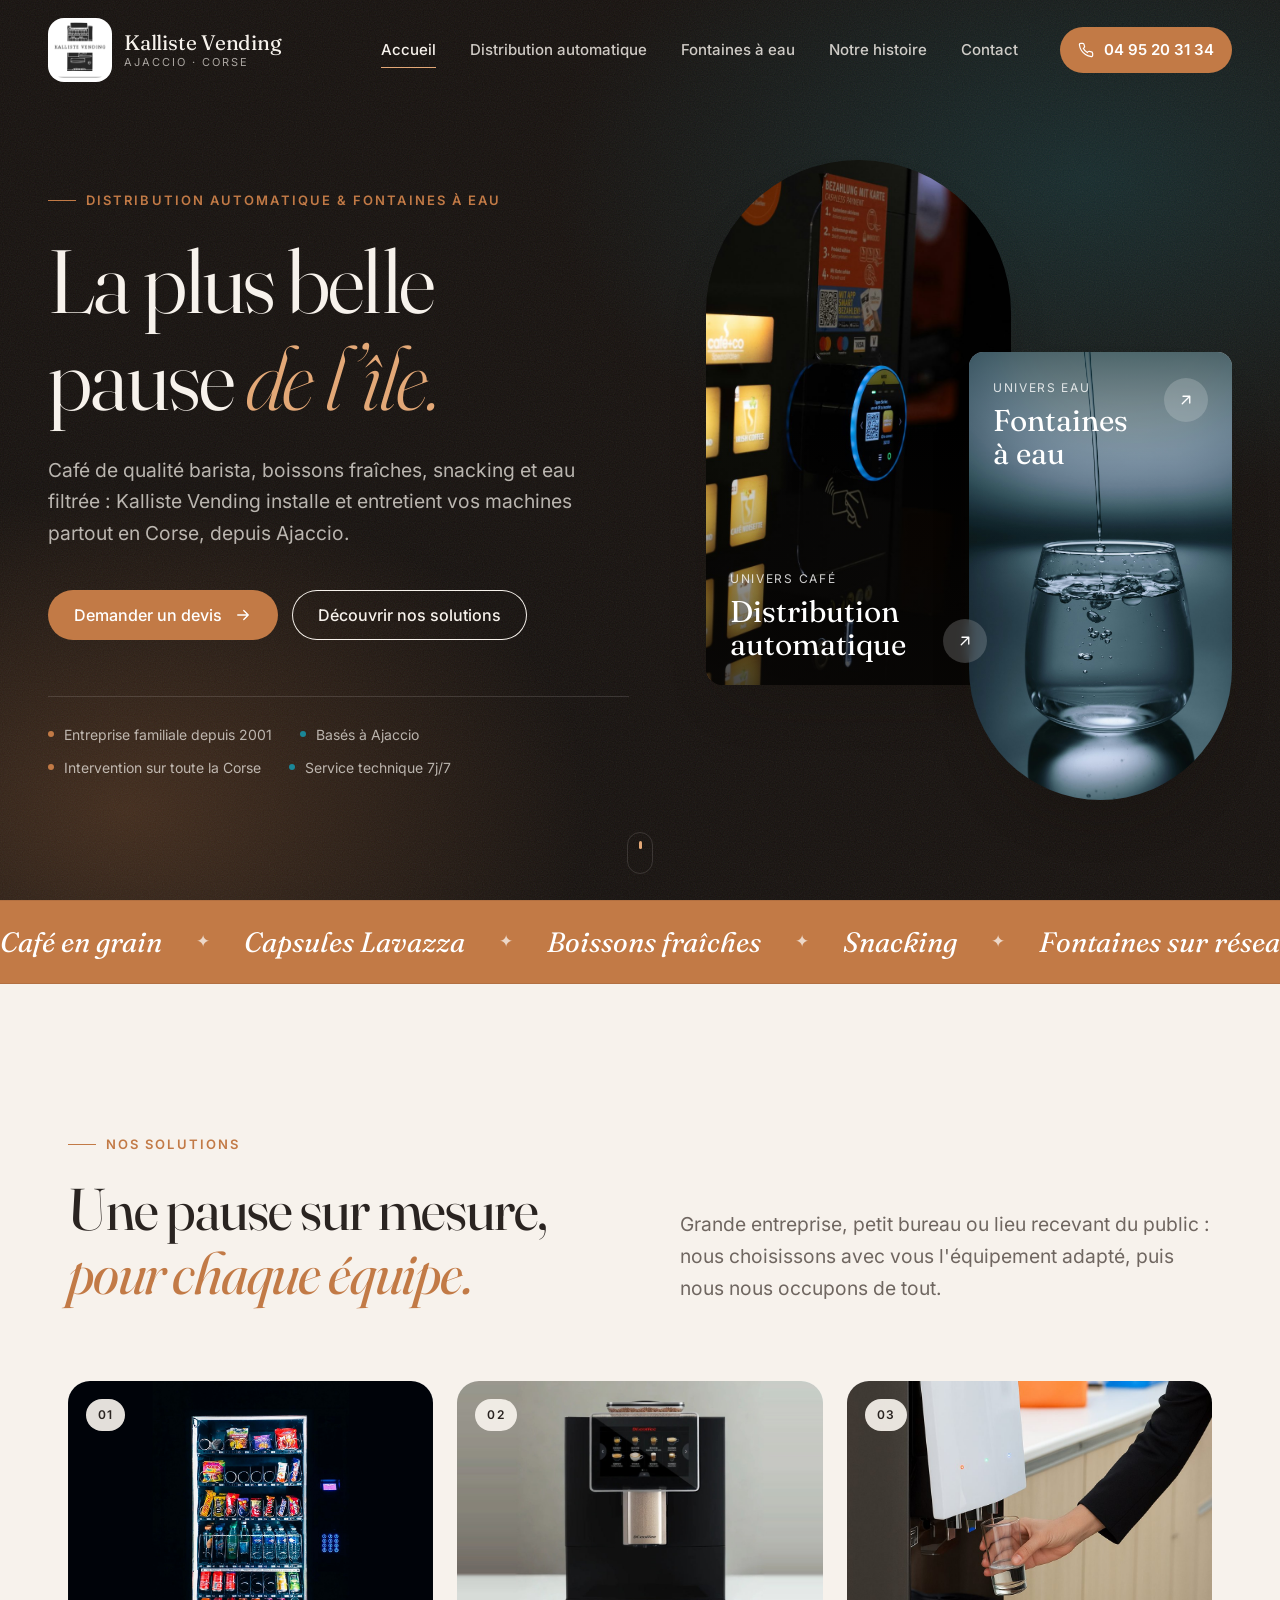
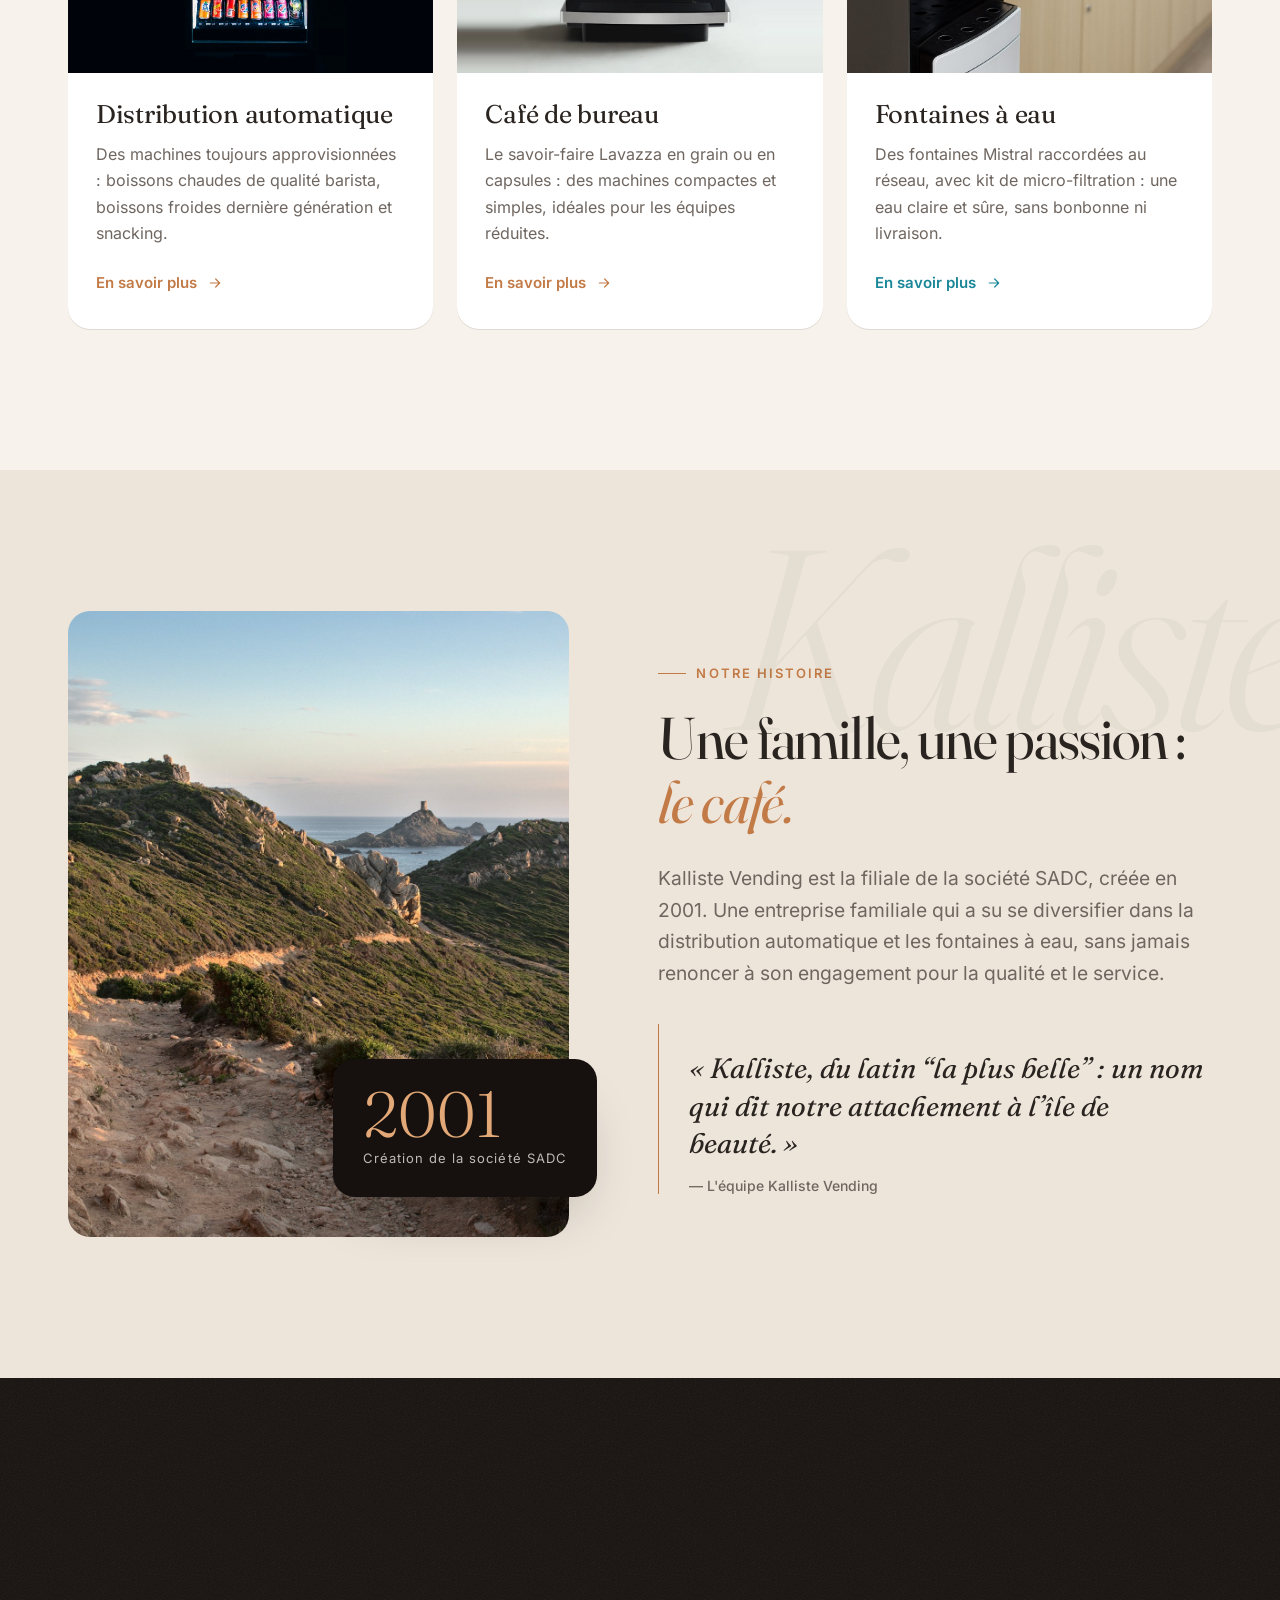
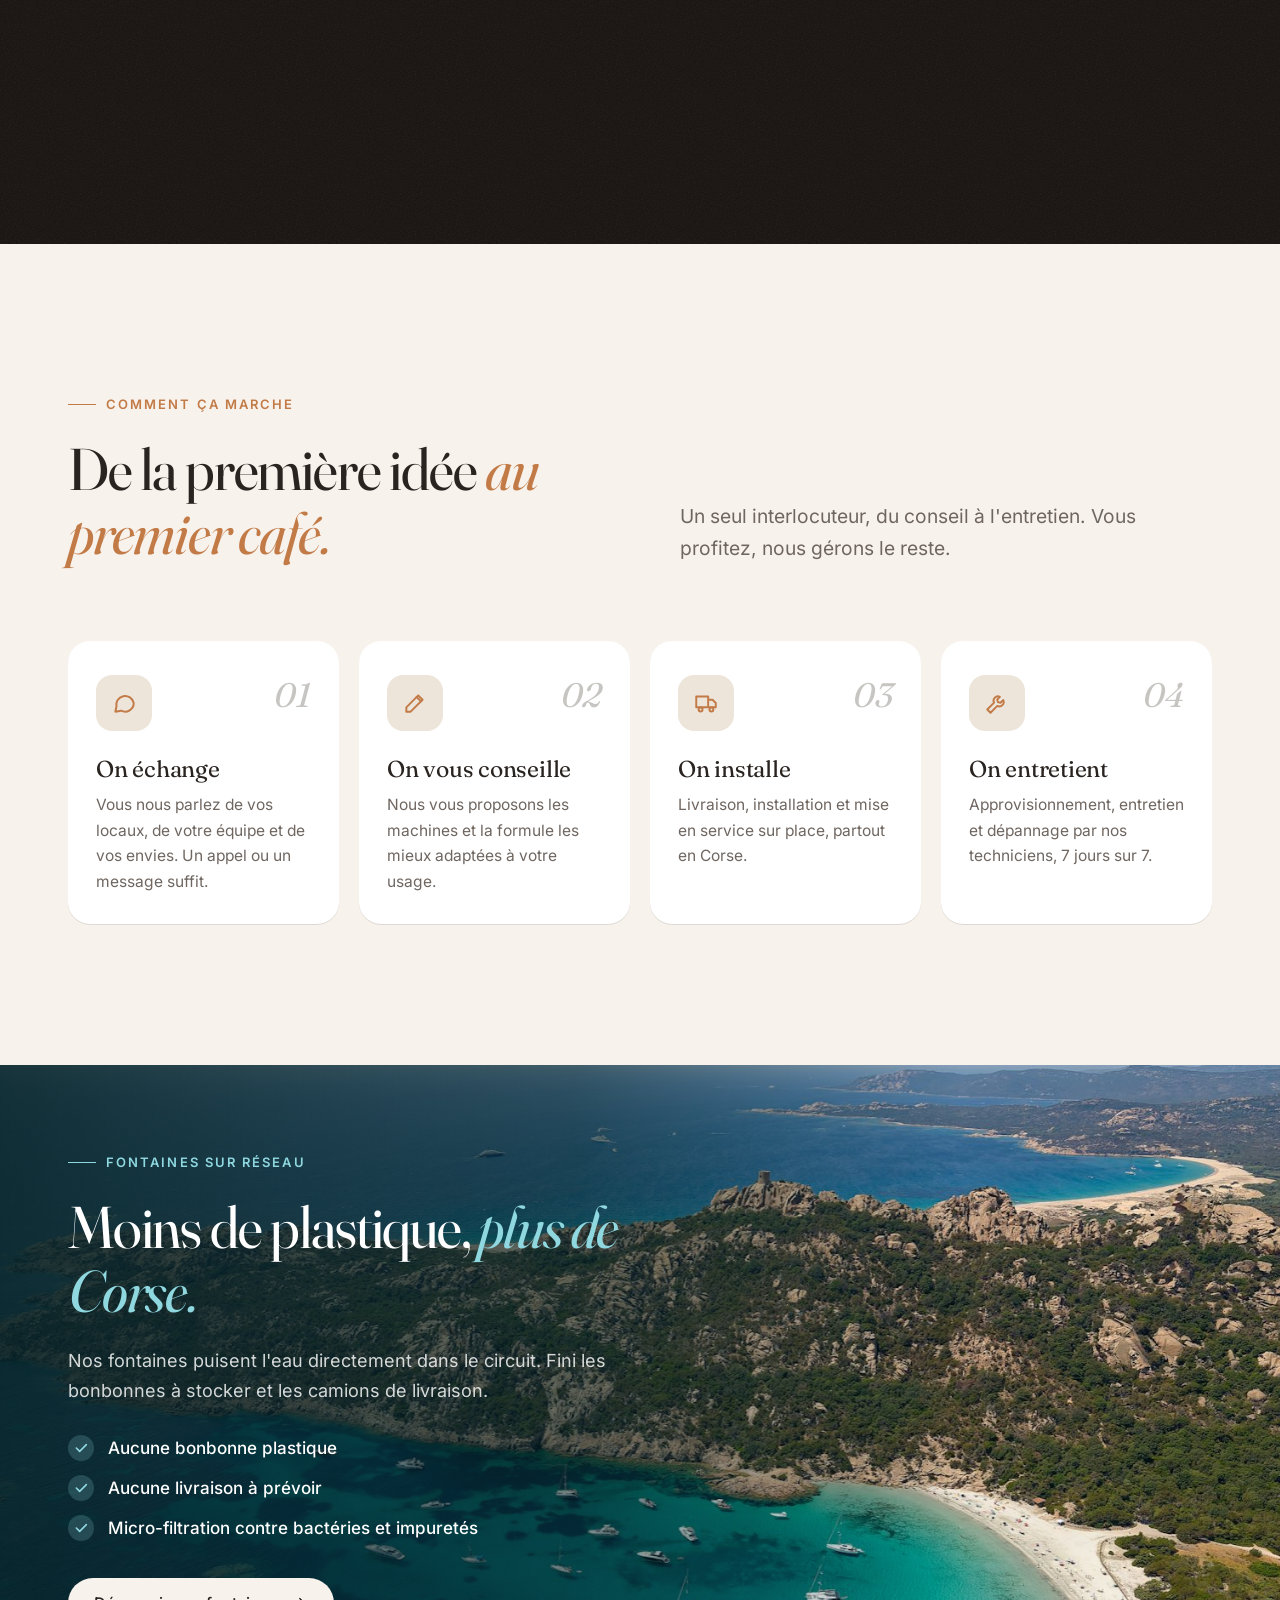
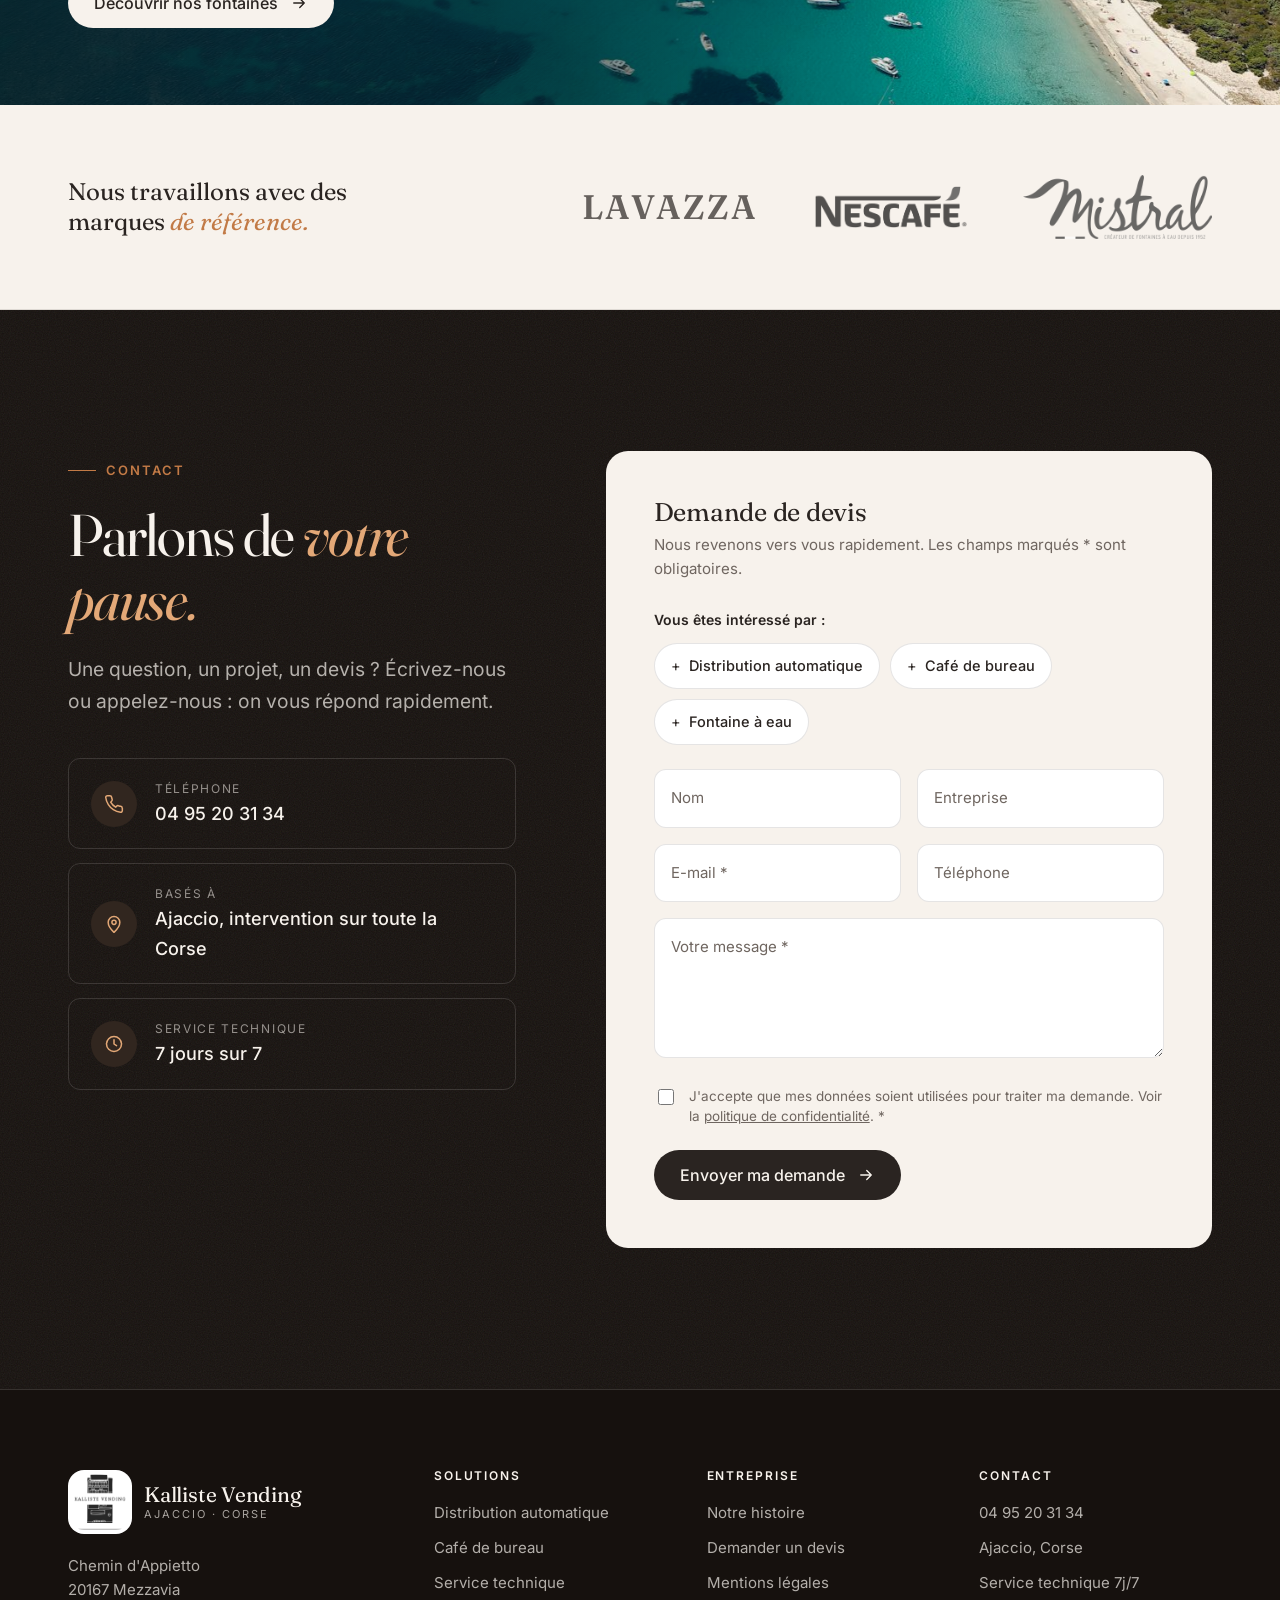
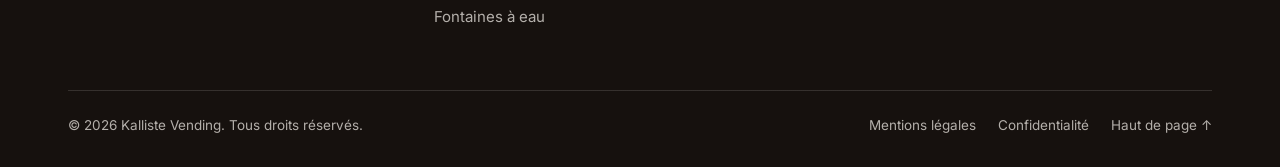
==== index.html @ c50c3dff "Site Kalliste Vending : premiere mise en ligne" ====
<!DOCTYPE html>
<html lang="fr" class="no-js">
<head>
  <meta charset="utf-8">
  <meta name="viewport" content="width=device-width, initial-scale=1">
  <title>Kalliste Vending — Distributeurs automatiques &amp; fontaines à eau en Corse</title>
  <meta name="description" content="Kalliste Vending, entreprise familiale basée à Ajaccio : distributeurs automatiques, machines à café de bureau Lavazza et fontaines à eau Mistral sur toute la Corse. Service technique 7j/7.">
  <meta name="theme-color" content="#16110e">
  <meta property="og:type" content="website">
  <meta property="og:title" content="Kalliste Vending — La plus belle pause de l'île">
  <meta property="og:description" content="Distributeurs automatiques, café de bureau et fontaines à eau partout en Corse.">
  <meta property="og:image" content="assets/img/distributeur.jpg">
  <link rel="icon" type="image/png" href="assets/img/favicon.png">
  <link rel="apple-touch-icon" href="assets/img/apple-touch-icon.png">
  <link rel="preload" href="assets/fonts/fraunces-normal.woff2" as="font" type="font/woff2" crossorigin>
  <link rel="preload" href="assets/fonts/inter-normal.woff2" as="font" type="font/woff2" crossorigin>
  <link rel="stylesheet" href="assets/css/style.css">
  <script>document.documentElement.classList.remove('no-js');</script>
</head>
<body>

<!-- Icônes réutilisables -->
<svg width="0" height="0" style="position:absolute" aria-hidden="true">
  <symbol id="i-phone" viewBox="0 0 24 24" fill="none" stroke="currentColor" stroke-width="1.8" stroke-linecap="round" stroke-linejoin="round"><path d="M22 16.9v3a2 2 0 0 1-2.2 2 19.8 19.8 0 0 1-8.6-3.1 19.5 19.5 0 0 1-6-6A19.8 19.8 0 0 1 2.1 4.2 2 2 0 0 1 4.1 2h3a2 2 0 0 1 2 1.7c.1.9.4 1.8.7 2.7a2 2 0 0 1-.5 2.1L8 9.8a16 16 0 0 0 6 6l1.3-1.3a2 2 0 0 1 2.1-.4c.9.3 1.8.6 2.7.7a2 2 0 0 1 1.7 2z"/></symbol>
  <symbol id="i-arrow" viewBox="0 0 24 24" fill="none" stroke="currentColor" stroke-width="1.8" stroke-linecap="round" stroke-linejoin="round"><path d="M5 12h14M13 6l6 6-6 6"/></symbol>
  <symbol id="i-arrow-ne" viewBox="0 0 24 24" fill="none" stroke="currentColor" stroke-width="1.8" stroke-linecap="round" stroke-linejoin="round"><path d="M7 17L17 7M8 7h9v9"/></symbol>
  <symbol id="i-pin" viewBox="0 0 24 24" fill="none" stroke="currentColor" stroke-width="1.8" stroke-linecap="round" stroke-linejoin="round"><path d="M12 22s7-6.2 7-12a7 7 0 1 0-14 0c0 5.8 7 12 7 12z"/><circle cx="12" cy="10" r="2.5"/></symbol>
  <symbol id="i-clock" viewBox="0 0 24 24" fill="none" stroke="currentColor" stroke-width="1.8" stroke-linecap="round" stroke-linejoin="round"><circle cx="12" cy="12" r="9"/><path d="M12 7v5l3 2"/></symbol>
  <symbol id="i-chat" viewBox="0 0 24 24" fill="none" stroke="currentColor" stroke-width="1.8" stroke-linecap="round" stroke-linejoin="round"><path d="M21 12a8 8 0 0 1-11.6 7.1L4 20l1-4.6A8 8 0 1 1 21 12z"/></symbol>
  <symbol id="i-pen" viewBox="0 0 24 24" fill="none" stroke="currentColor" stroke-width="1.8" stroke-linecap="round" stroke-linejoin="round"><path d="M4 20h4L19 9l-4-4L4 16v4z"/><path d="M13.5 6.5l4 4"/></symbol>
  <symbol id="i-truck" viewBox="0 0 24 24" fill="none" stroke="currentColor" stroke-width="1.8" stroke-linecap="round" stroke-linejoin="round"><path d="M3 6h11v10H3zM14 9h4l3 3v4h-7"/><circle cx="7" cy="18" r="1.8"/><circle cx="17" cy="18" r="1.8"/></symbol>
  <symbol id="i-tool" viewBox="0 0 24 24" fill="none" stroke="currentColor" stroke-width="1.8" stroke-linecap="round" stroke-linejoin="round"><path d="M14.7 6.3a4 4 0 0 0-5.4 5.4L3 18l3 3 6.3-6.3a4 4 0 0 0 5.4-5.4l-2.5 2.5-2.4-.6-.6-2.4 2.5-2.5z"/></symbol>
  <symbol id="i-check" viewBox="0 0 24 24" fill="none" stroke="currentColor" stroke-width="2.4" stroke-linecap="round" stroke-linejoin="round"><path d="M5 12l5 5L20 7"/></symbol>
</svg>

<!-- ===================== EN-TÊTE ===================== -->
<header class="site-header" id="top">
  <div class="wrap">
    <a class="brand" href="./" aria-label="Kalliste Vending, accueil">
      <img src="assets/img/logo.png" alt="" width="54" height="54">
      <span>Kalliste Vending<small>Ajaccio · Corse</small></span>
    </a>
    <nav class="nav" aria-label="Navigation principale">
      <ul>
        <li><a href="./" aria-current="page">Accueil</a></li>
        <li><a href="distribution-automatique/">Distribution automatique</a></li>
        <li><a href="fontaines-a-eau/">Fontaines à eau</a></li>
        <li><a href="#histoire">Notre histoire</a></li>
        <li><a href="#contact">Contact</a></li>
      </ul>
    </nav>
    <a class="header-phone" href="tel:+33495203134"><svg><use href="#i-phone"/></svg>04 95 20 31 34</a>
    <button class="menu-toggle" type="button" aria-label="Ouvrir le menu" aria-expanded="false" aria-controls="mobile-menu"><span></span><span></span><span></span></button>
  </div>
</header>

<div class="mobile-menu" id="mobile-menu">
  <ul>
    <li><a href="./" aria-current="page">Accueil</a></li>
    <li><a href="distribution-automatique/">Distribution automatique</a></li>
    <li><a href="fontaines-a-eau/">Fontaines à eau</a></li>
    <li><a href="#histoire">Notre histoire</a></li>
    <li><a href="#contact">Contact</a></li>
  </ul>
  <a class="btn btn-copper" href="tel:+33495203134"><svg width="18" height="18"><use href="#i-phone"/></svg>Appeler le 04 95 20 31 34</a>
</div>

<main>

  <!-- ===================== HERO ===================== -->
  <section class="hero">
    <div class="wrap">
      <div class="hero-in">
        <span class="eyebrow">Distribution automatique &amp; fontaines à eau</span>
        <h1>La plus belle pause <em>de l’<span style="margin-left:.06em">île.</span></em></h1>
        <p class="lead">Café de qualité barista, boissons fraîches, snacking et eau filtrée : Kalliste Vending installe et entretient vos machines partout en Corse, depuis Ajaccio.</p>
        <div class="hero-actions">
          <a class="btn btn-copper" href="#contact">Demander un devis <svg class="arrow" width="18" height="18"><use href="#i-arrow"/></svg></a>
          <a class="btn btn-ghost" href="#solutions">Découvrir nos solutions</a>
        </div>
        <ul class="hero-facts">
          <li>Entreprise familiale depuis 2001</li>
          <li>Basés à Ajaccio</li>
          <li>Intervention sur toute la Corse</li>
          <li>Service technique 7j/7</li>
        </ul>
      </div>

      <div class="duo" aria-label="Nos deux univers">
        <a class="duo-card coffee" href="distribution-automatique/">
          <img src="assets/img/distributeur.jpg" alt="Distributeur de boissons chaudes éclairé" width="1920" height="1280">
          <span class="tag"><span><small>Univers café</small><b>Distribution<br>automatique</b></span><span class="circle"><svg width="18" height="18"><use href="#i-arrow-ne"/></svg></span></span>
        </a>
        <a class="duo-card water" href="fontaines-a-eau/">
          <img src="assets/img/verre-eau.jpg" alt="Eau fraîche versée dans un verre" width="1100" height="1647">
          <span class="tag"><span><small>Univers eau</small><b>Fontaines<br>à eau</b></span><span class="circle"><svg width="18" height="18"><use href="#i-arrow-ne"/></svg></span></span>
        </a>
      </div>
    </div>
    <span class="scroll-hint" aria-hidden="true"></span>
  </section>

  <!-- ===================== BANDEAU ===================== -->
  <div class="marquee" aria-hidden="true">
    <div class="marquee-track">
      <span>Café en grain</span><span>Capsules Lavazza</span><span>Boissons fraîches</span><span>Snacking</span><span>Fontaines sur réseau</span><span>Micro-filtration</span><span>Maintenance 7j/7</span><span>Toute la Corse</span>
      <span>Café en grain</span><span>Capsules Lavazza</span><span>Boissons fraîches</span><span>Snacking</span><span>Fontaines sur réseau</span><span>Micro-filtration</span><span>Maintenance 7j/7</span><span>Toute la Corse</span>
    </div>
  </div>

  <!-- ===================== SOLUTIONS ===================== -->
  <section class="section" id="solutions">
    <div class="wrap">
      <div class="section-head">
        <div class="reveal">
          <span class="eyebrow">Nos solutions</span>
          <h2>Une pause sur mesure, <em class="accent">pour chaque équipe.</em></h2>
        </div>
        <p class="lead reveal" data-delay="1">Grande entreprise, petit bureau ou lieu recevant du public : nous choisissons avec vous l'équipement adapté, puis nous nous occupons de tout.</p>
      </div>

      <div class="solutions">
        <a class="solution reveal" href="distribution-automatique/">
          <div class="solution-media">
            <img src="assets/img/distributeur-snacks.jpg" alt="Distributeur automatique de boissons et snacks" loading="lazy" width="1400" height="1400">
            <span class="solution-num">01</span>
          </div>
          <div class="solution-body">
            <h3>Distribution automatique</h3>
            <p>Des machines toujours approvisionnées : boissons chaudes de qualité barista, boissons froides dernière génération et snacking.</p>
            <span class="link-arrow">En savoir plus <svg width="16" height="16"><use href="#i-arrow"/></svg></span>
          </div>
        </a>
        <a class="solution reveal" data-delay="1" href="distribution-automatique/#cafe-bureau">
          <div class="solution-media">
            <img src="assets/img/cafe-bureau.jpg" alt="Machine à café de bureau avec écran tactile" loading="lazy" width="1088" height="870">
            <span class="solution-num">02</span>
          </div>
          <div class="solution-body">
            <h3>Café de bureau</h3>
            <p>Le savoir-faire Lavazza en grain ou en capsules : des machines compactes et simples, idéales pour les équipes réduites.</p>
            <span class="link-arrow">En savoir plus <svg width="16" height="16"><use href="#i-arrow"/></svg></span>
          </div>
        </a>
        <a class="solution is-water reveal" data-delay="2" href="fontaines-a-eau/">
          <div class="solution-media">
            <img src="assets/img/fontaine.jpg" alt="Fontaine à eau en entreprise" loading="lazy" width="1024" height="1536" style="object-position:center 30%">
            <span class="solution-num">03</span>
          </div>
          <div class="solution-body">
            <h3>Fontaines à eau</h3>
            <p>Des fontaines Mistral raccordées au réseau, avec kit de micro-filtration : une eau claire et sûre, sans bonbonne ni livraison.</p>
            <span class="link-arrow">En savoir plus <svg width="16" height="16"><use href="#i-arrow"/></svg></span>
          </div>
        </a>
      </div>
    </div>
  </section>

  <!-- ===================== HISTOIRE ===================== -->
  <section class="section story" id="histoire">
    <span class="big-word" aria-hidden="true">Kalliste</span>
    <div class="wrap story-grid">
      <div class="story-media reveal">
        <img src="assets/img/sanguinaires.jpg" alt="Les îles Sanguinaires et la tour de la Parata, à Ajaccio" loading="lazy" width="1100" height="1467">
        <div class="year"><b>2001</b><span>Création de la société SADC</span></div>
      </div>
      <div class="reveal" data-delay="1">
        <span class="eyebrow">Notre histoire</span>
        <h2>Une famille, une passion : <em class="accent">le café.</em></h2>
        <p class="lead">Kalliste Vending est la filiale de la société SADC, créée en 2001. Une entreprise familiale qui a su se diversifier dans la distribution automatique et les fontaines à eau, sans jamais renoncer à son engagement pour la qualité et le service.</p>
        <blockquote>
          «&nbsp;Kalliste, du latin “la plus belle”&nbsp;: un nom qui dit notre attachement à l’île de beauté.&nbsp;»
          <small>— L'équipe Kalliste Vending</small>
        </blockquote>
      </div>
    </div>
  </section>

  <!-- ===================== CHIFFRES ===================== -->
  <section class="section stats grain">
    <div class="wrap stats-grid">
      <div class="stat reveal"><b><span data-count="2001" data-from="1980">2001</span></b><p>Année de création de la société mère SADC</p></div>
      <div class="stat reveal" data-delay="1"><b><span data-count="7">7</span><sup>j/7</sup></b><p>Techniciens expérimentés disponibles toute la semaine</p></div>
      <div class="stat reveal" data-delay="2"><b><span data-count="100">100</span><sup>%</sup></b><p>De l'île couverte, au départ d'Ajaccio</p></div>
      <div class="stat reveal" data-delay="3"><b>0</b><p>Bonbonne plastique avec nos fontaines raccordées au réseau</p></div>
    </div>
  </section>

  <!-- ===================== PROCESSUS ===================== -->
  <section class="section">
    <div class="wrap">
      <div class="section-head">
        <div class="reveal">
          <span class="eyebrow">Comment ça marche</span>
          <h2>De la première idée <em class="accent">au premier café.</em></h2>
        </div>
        <p class="lead reveal" data-delay="1">Un seul interlocuteur, du conseil à l'entretien. Vous profitez, nous gérons le reste.</p>
      </div>
      <ol class="steps">
        <li class="step reveal">
          <div class="step-icon"><svg><use href="#i-chat"/></svg></div>
          <h3>On échange</h3>
          <p>Vous nous parlez de vos locaux, de votre équipe et de vos envies. Un appel ou un message suffit.</p>
        </li>
        <li class="step reveal" data-delay="1">
          <div class="step-icon"><svg><use href="#i-pen"/></svg></div>
          <h3>On vous conseille</h3>
          <p>Nous vous proposons les machines et la formule les mieux adaptées à votre usage.</p>
        </li>
        <li class="step reveal" data-delay="2">
          <div class="step-icon"><svg><use href="#i-truck"/></svg></div>
          <h3>On installe</h3>
          <p>Livraison, installation et mise en service sur place, partout en Corse.</p>
        </li>
        <li class="step reveal" data-delay="3">
          <div class="step-icon"><svg><use href="#i-tool"/></svg></div>
          <h3>On entretient</h3>
          <p>Approvisionnement, entretien et dépannage par nos techniciens, 7 jours sur 7.</p>
        </li>
      </ol>
    </div>
  </section>

  <!-- ===================== ÉCOLOGIE ===================== -->
  <section class="eco">
    <div class="eco-bg" data-parallax><img src="assets/img/baie-corse.jpg" alt="" loading="lazy" width="1800" height="1011" style="object-position:center 88%"></div>
    <div class="wrap">
      <div class="eco-content reveal">
        <span class="eyebrow">Fontaines sur réseau</span>
        <h2>Moins de plastique, <em>plus de Corse.</em></h2>
        <p>Nos fontaines puisent l'eau directement dans le circuit. Fini les bonbonnes à stocker et les camions de livraison.</p>
        <ul class="eco-list">
          <li><svg><use href="#i-check"/></svg>Aucune bonbonne plastique</li>
          <li><svg><use href="#i-check"/></svg>Aucune livraison à prévoir</li>
          <li><svg><use href="#i-check"/></svg>Micro-filtration contre bactéries et impuretés</li>
        </ul>
        <a class="btn btn-light btn-sea" href="fontaines-a-eau/">Découvrir nos fontaines <svg class="arrow" width="18" height="18"><use href="#i-arrow"/></svg></a>
      </div>
    </div>
  </section>

  <!-- ===================== PARTENAIRES ===================== -->
  <section class="partners">
    <div class="wrap">
      <p class="reveal">Nous travaillons avec des marques <em class="accent">de référence.</em></p>
      <div class="partner-logos reveal" data-delay="1">
        <span class="wordmark" title="Café Lavazza">Lavazza</span>
        <img class="logo-nescafe" src="assets/img/nescafe.png" alt="Nescafé" width="695" height="192" loading="lazy">
        <img src="assets/img/mistral.png" alt="Mistral, créateur de fontaines à eau" width="900" height="304" loading="lazy">
      </div>
    </div>
  </section>

  <!-- ===================== CONTACT ===================== -->
  <section class="section contact grain" id="contact">
    <div class="wrap contact-grid">
      <div class="reveal">
        <span class="eyebrow">Contact</span>
        <h2>Parlons de <em>votre pause.</em></h2>
        <p class="lead">Une question, un projet, un devis ? Écrivez-nous ou appelez-nous : on vous répond rapidement.</p>
        <div class="contact-cards">
          <a class="contact-card" href="tel:+33495203134">
            <span class="ico"><svg><use href="#i-phone"/></svg></span>
            <span><small>Téléphone</small><b>04 95 20 31 34</b></span>
          </a>
          <div class="contact-card">
            <span class="ico"><svg><use href="#i-pin"/></svg></span>
            <span><small>Basés à</small><b>Ajaccio, intervention sur toute la Corse</b></span>
          </div>
          <div class="contact-card">
            <span class="ico"><svg><use href="#i-clock"/></svg></span>
            <span><small>Service technique</small><b>7 jours sur 7</b></span>
          </div>
        </div>
      </div>

      <form class="form reveal js-form" data-delay="1" method="POST" novalidate>
        <h3>Demande de devis</h3>
        <p>Nous revenons vers vous rapidement. Les champs marqués * sont obligatoires.</p>
        <fieldset class="chips">
          <legend>Vous êtes intéressé par :</legend>
          <label class="chip"><input type="checkbox" name="interet" value="Distribution automatique"><span>Distribution automatique</span></label>
          <label class="chip"><input type="checkbox" name="interet" value="Café de bureau"><span>Café de bureau</span></label>
          <label class="chip"><input type="checkbox" name="interet" value="Fontaine à eau"><span>Fontaine à eau</span></label>
        </fieldset>
        <div class="fields">
          <div class="field"><input id="f-nom" name="nom" type="text" placeholder=" " autocomplete="name"><label for="f-nom">Nom</label></div>
          <div class="field"><input id="f-societe" name="societe" type="text" placeholder=" " autocomplete="organization"><label for="f-societe">Entreprise</label></div>
          <div class="field"><input id="f-email" name="email" type="email" placeholder=" " autocomplete="email" required><label for="f-email">E-mail *</label></div>
          <div class="field"><input id="f-tel" name="telephone" type="tel" placeholder=" " autocomplete="tel"><label for="f-tel">Téléphone</label></div>
          <div class="field full"><textarea id="f-msg" name="message" placeholder=" " required></textarea><label for="f-msg">Votre message *</label></div>
        </div>
        <label class="consent"><input type="checkbox" name="consentement" value="oui" required><span>J'accepte que mes données soient utilisées pour traiter ma demande. Voir la <a href="mentions-legales/#confidentialite">politique de confidentialité</a>. *</span></label>
        <div class="form-foot">
          <button class="btn" type="submit">Envoyer ma demande <svg class="arrow" width="18" height="18"><use href="#i-arrow"/></svg></button>
          <p class="form-status" role="status" aria-live="polite"></p>
        </div>
      </form>
    </div>
  </section>
</main>

<!-- ===================== PIED DE PAGE ===================== -->
<footer class="site-footer">
  <div class="wrap">
    <div class="footer-top">
      <div class="footer-brand">
        <a class="brand" href="./"><img src="assets/img/logo.png" alt="" width="54" height="54"><span>Kalliste Vending<small>Ajaccio · Corse</small></span></a>
        <address>Chemin d'Appietto<br>20167 Mezzavia</address>
      </div>
      <div>
        <h4>Solutions</h4>
        <ul>
          <li><a href="distribution-automatique/">Distribution automatique</a></li>
          <li><a href="distribution-automatique/#cafe-bureau">Café de bureau</a></li>
          <li><a href="distribution-automatique/#service">Service technique</a></li>
          <li><a href="fontaines-a-eau/">Fontaines à eau</a></li>
        </ul>
      </div>
      <div>
        <h4>Entreprise</h4>
        <ul>
          <li><a href="#histoire">Notre histoire</a></li>
          <li><a href="#contact">Demander un devis</a></li>
          <li><a href="mentions-legales/">Mentions légales</a></li>
        </ul>
      </div>
      <div>
        <h4>Contact</h4>
        <ul>
          <li><a href="tel:+33495203134">04 95 20 31 34</a></li>
          <li>Ajaccio, Corse</li>
          <li>Service technique 7j/7</li>
        </ul>
      </div>
    </div>
  </div>
  <div class="wrap footer-bottom">
    <span>© <span data-year>2026</span> Kalliste Vending. Tous droits réservés.</span>
    <nav aria-label="Liens légaux">
      <a href="mentions-legales/">Mentions légales</a>
      <a href="mentions-legales/#confidentialite">Confidentialité</a>
      <a href="#top">Haut de page ↑</a>
    </nav>
  </div>
</footer>

<a class="call-fab" href="tel:+33495203134" aria-label="Appeler Kalliste Vending"><svg><use href="#i-phone"/></svg></a>

<script src="assets/js/main.js" defer></script>
</body>
</html>
---- assets/css/style.css ----
/* ==========================================================================
   KALLISTE VENDING — site de test (nouvelle identité)
   Concept : « La plus belle pause de l'île »
   Deux univers : le café (espresso, cuivre) et l'eau (turquoise méditerranéen)
   ========================================================================== */

/* ---------- Polices locales ---------- */
@font-face {
  font-family: "Fraunces";
  src: url("../fonts/fraunces-normal.woff2") format("woff2");
  font-weight: 300 700; font-style: normal; font-display: swap;
}
@font-face {
  font-family: "Fraunces";
  src: url("../fonts/fraunces-italic.woff2") format("woff2");
  font-weight: 300 700; font-style: italic; font-display: swap;
}
@font-face {
  font-family: "Inter";
  src: url("../fonts/inter-normal.woff2") format("woff2");
  font-weight: 300 700; font-style: normal; font-display: swap;
}

/* ---------- Jetons de design ---------- */
:root {
  --espresso: #16110e;
  --roast: #241c17;
  --roast-2: #31261f;
  --cream: #f7f2ec;
  --sand: #ede5da;
  --taupe: #a29f99;          /* couleur historique de la marque */
  --copper: #c27a46;
  --copper-light: #e3a877;
  --sea: #1a8798;
  --sea-deep: #0e5662;
  --sea-light: #dff0f1;
  --ink: #2a2421;
  --muted: #6f6660;
  --line: rgba(42, 36, 33, .12);
  --line-light: rgba(247, 242, 236, .14);

  --serif: "Fraunces", Georgia, "Times New Roman", serif;
  --sans: "Inter", system-ui, -apple-system, "Segoe UI", Roboto, Arial, sans-serif;

  --radius: 22px;
  --radius-sm: 12px;
  --shadow: 0 30px 60px -30px rgba(22, 17, 14, .45);
  --wrap: 1240px;
  --gutter: clamp(20px, 4vw, 48px);
  --ease: cubic-bezier(.2, .7, .2, 1);
}

/* ---------- Base ---------- */
*, *::before, *::after { box-sizing: border-box; }
html { scroll-behavior: smooth; -webkit-text-size-adjust: 100%; }
body {
  margin: 0;
  font-family: var(--sans);
  font-size: 17px;
  line-height: 1.65;
  color: var(--ink);
  background: var(--cream);
  -webkit-font-smoothing: antialiased;
  text-rendering: optimizeLegibility;
}
img { display: block; max-width: 100%; height: auto; }
a { color: inherit; }
::selection { background: var(--copper); color: #fff; }
:focus-visible { outline: 2px solid var(--copper); outline-offset: 3px; border-radius: 4px; }

h1, h2, h3, h4 {
  font-family: var(--serif);
  font-weight: 400;
  line-height: 1.08;
  letter-spacing: -.02em;
  margin: 0;
  font-optical-sizing: auto;
}
h1 { font-size: clamp(44px, 7vw, 96px); font-variation-settings: "opsz" 144; }
h2 { font-size: clamp(34px, 4.6vw, 60px); font-variation-settings: "opsz" 144; }
h3 { font-size: clamp(22px, 2vw, 28px); letter-spacing: -.01em; }
p { margin: 0 0 1em; }
em.accent, .accent-copper { font-style: italic; color: var(--copper); }
.accent-sea { font-style: italic; color: var(--sea); }

.wrap { max-width: var(--wrap); margin: 0 auto; padding: 0 var(--gutter); }
.section { padding: clamp(80px, 11vw, 150px) 0; position: relative; }
.visually-hidden {
  position: absolute !important; width: 1px; height: 1px; overflow: hidden;
  clip: rect(0 0 0 0); white-space: nowrap;
}

/* Sur-titre */
.eyebrow {
  display: inline-flex; align-items: center; gap: 10px;
  font-size: 13px; font-weight: 600; letter-spacing: .16em; text-transform: uppercase;
  color: var(--copper);
  margin-bottom: 22px;
}
.eyebrow::before { content: ""; width: 28px; height: 1px; background: currentColor; }
.eyebrow.sea { color: var(--sea); }
.lead { font-size: clamp(18px, 1.5vw, 21px); color: var(--muted); max-width: 46ch; }

/* ---------- Boutons ---------- */
.btn {
  --bg: var(--ink); --fg: var(--cream);
  position: relative;
  display: inline-flex; align-items: center; gap: 12px;
  padding: 16px 26px;
  border: 0; border-radius: 999px;
  background: var(--bg); color: var(--fg);
  font: 500 16px/1 var(--sans);
  text-decoration: none; cursor: pointer;
  overflow: hidden; isolation: isolate;
  transition: transform .3s var(--ease), box-shadow .3s var(--ease), color .3s;
}
.btn::before {
  content: ""; position: absolute; inset: 0; z-index: -1;
  background: var(--copper);
  transform: translateY(101%);
  transition: transform .45s var(--ease);
}
.btn:hover::before { transform: translateY(0); }
.btn:hover { transform: translateY(-2px); box-shadow: 0 14px 30px -12px rgba(194, 122, 70, .7); color: #fff; }
.btn .arrow { transition: transform .3s var(--ease); }
.btn:hover .arrow { transform: translateX(4px); }
.btn-copper { --bg: var(--copper); --fg: #fff; }
.btn-copper::before { background: var(--cream); }
.btn-copper:hover { color: var(--ink); }
.btn-light { --bg: var(--cream); --fg: var(--ink); }
.btn-ghost { --bg: transparent; --fg: currentColor; box-shadow: inset 0 0 0 1px currentColor; }
.btn-ghost::before { background: var(--cream); }
.btn-ghost:hover { color: var(--ink); box-shadow: none; }
.btn-sea::before { background: var(--sea); }
.btn-sea:hover { box-shadow: 0 14px 30px -12px rgba(26, 135, 152, .7); }

.link-arrow {
  display: inline-flex; align-items: center; gap: 10px;
  font-weight: 600; font-size: 15px; text-decoration: none;
  padding-bottom: 4px;
  background: linear-gradient(currentColor, currentColor) 0 100% / 0 1px no-repeat;
  transition: background-size .4s var(--ease);
}
.link-arrow:hover { background-size: 100% 1px; }

/* ==========================================================================
   EN-TÊTE
   ========================================================================== */
.site-header {
  position: fixed; inset: 0 0 auto 0; z-index: 100;
  padding: 18px 0;
  color: var(--cream);
  transition: background-color .4s, padding .4s var(--ease), color .4s, box-shadow .4s;
}
.site-header .wrap { display: flex; align-items: center; gap: 28px; max-width: 1400px; }
.site-header.is-solid {
  padding: 10px 0;
  background: rgba(22, 17, 14, .86);
  -webkit-backdrop-filter: saturate(140%) blur(14px);
  backdrop-filter: saturate(140%) blur(14px);
  box-shadow: 0 1px 0 var(--line-light);
}
.brand { display: flex; align-items: center; gap: 12px; text-decoration: none; }
.brand img {
  width: 64px; height: 64px; object-fit: contain;
  background: #fff; border-radius: 16px; padding: 4px;
}
.brand span { font-family: var(--serif); font-size: 21px; letter-spacing: -.01em; line-height: 1; }
.brand small { display: block; font-family: var(--sans); font-size: 11px; letter-spacing: .18em; text-transform: uppercase; opacity: .65; margin-top: 4px; }

.nav { margin-left: auto; }
.nav ul { display: flex; gap: 6px; list-style: none; margin: 0; padding: 0; }
.nav a {
  position: relative; display: block;
  padding: 10px 14px;
  font-size: 15px; font-weight: 500; text-decoration: none;
  opacity: .82; transition: opacity .2s;
}
.nav a::after {
  content: ""; position: absolute; left: 14px; right: 14px; bottom: 4px;
  height: 1px; background: var(--copper-light);
  transform: scaleX(0); transform-origin: left; transition: transform .35s var(--ease);
}
.nav a:hover, .nav a[aria-current="page"] { opacity: 1; }
.nav a:hover::after, .nav a[aria-current="page"]::after { transform: scaleX(1); }

.header-phone {
  display: inline-flex; align-items: center; gap: 10px;
  padding: 11px 18px; border-radius: 999px;
  background: var(--copper); color: #fff;
  font-weight: 600; font-size: 15px; text-decoration: none; white-space: nowrap;
  transition: background .25s, transform .25s var(--ease);
}
.header-phone:hover { background: var(--copper-light); transform: translateY(-1px); }
.header-phone svg { width: 16px; height: 16px; }

/* En-tête sur fond clair (pages intérieures si besoin) */
.site-header.on-light:not(.is-solid) { color: var(--ink); }

.menu-toggle {
  display: none; margin-left: auto;
  width: 46px; height: 46px; border-radius: 50%;
  border: 1px solid var(--line-light); background: transparent; color: inherit;
  cursor: pointer; position: relative;
}
.menu-toggle span {
  position: absolute; left: 14px; right: 14px; height: 1.5px; background: currentColor;
  transition: transform .35s var(--ease), opacity .2s;
}
.menu-toggle span:nth-child(1) { top: 17px; }
.menu-toggle span:nth-child(2) { top: 22px; }
.menu-toggle span:nth-child(3) { top: 27px; }
.menu-open .menu-toggle span:nth-child(1) { transform: translateY(5px) rotate(45deg); }
.menu-open .menu-toggle span:nth-child(2) { opacity: 0; }
.menu-open .menu-toggle span:nth-child(3) { transform: translateY(-5px) rotate(-45deg); }

.mobile-menu {
  position: fixed; inset: 0; z-index: 90;
  background: var(--espresso); color: var(--cream);
  padding: 120px var(--gutter) 40px;
  display: flex; flex-direction: column;
  clip-path: circle(0 at calc(100% - 45px) 45px);
  transition: clip-path .6s var(--ease);
  visibility: hidden;
}
.menu-open .mobile-menu { clip-path: circle(150% at calc(100% - 45px) 45px); visibility: visible; }
.mobile-menu ul { list-style: none; margin: 0; padding: 0; }
.mobile-menu li a {
  display: block; padding: 12px 0;
  font-family: var(--serif); font-size: 38px; line-height: 1.1; text-decoration: none;
  border-bottom: 1px solid var(--line-light);
}
.mobile-menu li a[aria-current="page"] { color: var(--copper-light); font-style: italic; }
.mobile-menu .btn { margin-top: auto; justify-content: center; }
body.menu-open { overflow: hidden; }

/* ==========================================================================
   HERO ACCUEIL
   ========================================================================== */
.hero {
  position: relative;
  min-height: 100vh; min-height: 100svh;
  padding: 150px 0 90px;
  background:
    radial-gradient(70% 60% at 85% 20%, rgba(26, 135, 152, .22), transparent 60%),
    radial-gradient(60% 60% at 10% 90%, rgba(194, 122, 70, .25), transparent 60%),
    var(--espresso);
  color: var(--cream);
  overflow: hidden;
  display: flex; align-items: center;
}
/* grain photo très léger */
.hero::before, .grain::before {
  content: ""; position: absolute; inset: 0; pointer-events: none; opacity: .09; z-index: 0;
  background-image: url("data:image/svg+xml,%3Csvg xmlns='http://www.w3.org/2000/svg' width='160' height='160'%3E%3Cfilter id='n'%3E%3CfeTurbulence type='fractalNoise' baseFrequency='.85' numOctaves='3' stitchTiles='stitch'/%3E%3C/filter%3E%3Crect width='100%25' height='100%25' filter='url(%23n)'/%3E%3C/svg%3E");
}
.hero .wrap {
  position: relative; z-index: 1;
  display: grid; grid-template-columns: 1.05fr .95fr; gap: clamp(40px, 6vw, 90px);
  align-items: center; max-width: 1400px;
}
.hero h1 { font-weight: 350; margin-bottom: 28px; }
.hero h1 em { font-style: italic; font-weight: 300; color: var(--copper-light); }
.hero .lead { color: rgba(247, 242, 236, .72); margin-bottom: 40px; }
.hero-actions { display: flex; flex-wrap: wrap; gap: 14px; }

.hero-facts {
  display: flex; flex-wrap: wrap; gap: 10px 28px;
  margin: 56px 0 0; padding: 26px 0 0; list-style: none;
  border-top: 1px solid var(--line-light);
  font-size: 14px; color: rgba(247, 242, 236, .7);
}
.hero-facts li { display: flex; align-items: center; gap: 10px; }
.hero-facts li::before { content: ""; width: 6px; height: 6px; border-radius: 50%; background: var(--copper); }
.hero-facts li:nth-child(even)::before { background: var(--sea); }

/* Visuel double : café / eau */
.duo { position: relative; height: min(640px, 72vh); }
.duo-card {
  position: absolute; overflow: hidden;
  border-radius: 200px 200px var(--radius) var(--radius);
  box-shadow: var(--shadow);
  text-decoration: none; color: #fff;
  transition: transform .8s var(--ease);
}
.duo-card img { width: 100%; height: 100%; object-fit: cover; transition: transform 1.2s var(--ease); }
.duo-card:hover img { transform: scale(1.06); }
.duo-card::after {
  content: ""; position: absolute; inset: 0;
  background: linear-gradient(180deg, transparent 50%, rgba(10, 8, 6, .75));
}
.duo-card .tag {
  position: absolute; left: 24px; right: 24px; bottom: 22px; z-index: 2;
  display: flex; align-items: flex-end; justify-content: space-between; gap: 10px;
}
.duo-card .tag b { font-family: var(--serif); font-weight: 400; font-size: 30px; line-height: 1; }
.duo-card .tag small { display: block; font-size: 12px; letter-spacing: .14em; text-transform: uppercase; opacity: .8; margin-bottom: 8px; }
.duo-card .tag .circle {
  flex: 0 0 auto; width: 44px; height: 44px; border-radius: 50%;
  display: grid; place-items: center; background: rgba(255, 255, 255, .18);
  -webkit-backdrop-filter: blur(6px); backdrop-filter: blur(6px);
  transition: background .3s, transform .3s var(--ease);
}
.duo-card:hover .circle { background: var(--copper); transform: rotate(-45deg); }
.duo-card.water:hover .circle { background: var(--sea); }
.duo-card.coffee { left: 0; top: 0; width: 58%; height: 82%; }
.duo-card.water { right: 0; bottom: 0; width: 50%; height: 70%; border-radius: var(--radius) var(--radius) 200px 200px; }
.duo-card.water .tag { bottom: auto; top: 26px; align-items: flex-start; }
.duo-card.water::after { background: linear-gradient(0deg, transparent 50%, rgba(8, 40, 46, .7)); }

.scroll-hint {
  position: absolute; left: 50%; bottom: 26px; z-index: 2; transform: translateX(-50%);
  width: 26px; height: 42px; border-radius: 20px; border: 1px solid var(--line-light);
}
.scroll-hint::after {
  content: ""; position: absolute; left: 50%; top: 8px; width: 3px; height: 8px; margin-left: -1.5px;
  border-radius: 3px; background: var(--copper-light); animation: wheel 1.8s var(--ease) infinite;
}
@keyframes wheel { 0% { opacity: 0; transform: translateY(0); } 30% { opacity: 1; } 100% { opacity: 0; transform: translateY(14px); } }

/* ==========================================================================
   BANDEAU DÉFILANT
   ========================================================================== */
.marquee {
  background: var(--copper); color: #fff;
  overflow: hidden; white-space: nowrap;
  padding: 18px 0;
  border-block: 1px solid rgba(0, 0, 0, .08);
}
.marquee-track { display: inline-flex; animation: marquee 40s linear infinite; }
.marquee:hover .marquee-track { animation-play-state: paused; }
.marquee span {
  display: inline-flex; align-items: center; gap: 34px; padding-right: 34px;
  font-family: var(--serif); font-size: clamp(20px, 2.2vw, 28px); font-style: italic;
}
.marquee span::after { content: "✦"; font-style: normal; font-size: .6em; opacity: .7; }
@keyframes marquee { to { transform: translateX(-50%); } }

/* ==========================================================================
   EN-TÊTES DE SECTION
   ========================================================================== */
.section-head {
  display: grid; grid-template-columns: 1fr 1fr; gap: 40px 80px; align-items: end;
  margin-bottom: clamp(48px, 6vw, 80px);
}
.section-head .lead { margin: 0; }
.section-head.center { grid-template-columns: 1fr; text-align: center; justify-items: center; }

/* ==========================================================================
   SOLUTIONS (cartes)
   ========================================================================== */
.solutions { display: grid; grid-template-columns: repeat(3, 1fr); gap: 24px; }
.solution {
  position: relative; display: flex; flex-direction: column;
  background: #fff; border-radius: var(--radius); overflow: hidden;
  text-decoration: none; color: inherit;
  box-shadow: 0 1px 0 var(--line);
  transition: transform .5s var(--ease), box-shadow .5s var(--ease);
}
.solution:hover { transform: translateY(-8px); box-shadow: var(--shadow); }
.solution-media { position: relative; aspect-ratio: 4 / 3.2; overflow: hidden; }
.solution-media img { width: 100%; height: 100%; object-fit: cover; transition: transform 1.2s var(--ease); }
.solution:hover .solution-media img { transform: scale(1.07); }
.solution-num {
  position: absolute; top: 18px; left: 18px;
  padding: 6px 12px; border-radius: 999px;
  background: rgba(247, 242, 236, .92); color: var(--ink);
  font-size: 12px; font-weight: 600; letter-spacing: .1em;
}
.solution-body { padding: 28px 28px 30px; display: flex; flex-direction: column; flex: 1; }
.solution-body h3 { margin-bottom: 12px; }
.solution-body p { color: var(--muted); font-size: 16px; flex: 1; }
.solution-body .link-arrow { color: var(--copper); margin-top: 8px; align-self: flex-start; }
.solution.is-water .link-arrow { color: var(--sea); }

/* ==========================================================================
   HISTOIRE
   ========================================================================== */
.story { background: var(--sand); overflow: hidden; }
.story-grid { display: grid; grid-template-columns: .95fr 1.05fr; gap: clamp(40px, 7vw, 110px); align-items: center; }
.story-media { position: relative; }
.story-media img { border-radius: var(--radius); aspect-ratio: 4 / 5; object-fit: cover; width: 100%; }
.story-media .year {
  position: absolute; right: -28px; bottom: 40px;
  background: var(--espresso); color: var(--cream);
  padding: 26px 30px; border-radius: var(--radius);
  box-shadow: var(--shadow);
}
.story-media .year b { display: block; font-family: var(--serif); font-weight: 300; font-size: 64px; line-height: .9; color: var(--copper-light); }
.story-media .year span { font-size: 13px; letter-spacing: .08em; opacity: .75; }
.story h2 { margin-bottom: 30px; }
.story blockquote {
  margin: 34px 0 0; padding: 26px 0 0 30px;
  border-left: 1px solid var(--copper);
  font-family: var(--serif); font-size: clamp(22px, 2.2vw, 28px); font-style: italic; line-height: 1.35;
  color: var(--ink);
}
.story blockquote small { display: block; margin-top: 14px; font: 500 14px var(--sans); font-style: normal; color: var(--muted); }
.big-word {
  position: absolute; right: -2vw; top: 40px; pointer-events: none;
  font-family: var(--serif); font-style: italic; font-weight: 300;
  font-size: clamp(120px, 20vw, 300px); line-height: 1; letter-spacing: -.04em;
  color: rgba(42, 36, 33, .045);
}

/* ==========================================================================
   CHIFFRES
   ========================================================================== */
.stats { background: var(--espresso); color: var(--cream); position: relative; overflow: hidden; }
.stats-grid { display: grid; grid-template-columns: repeat(4, 1fr); position: relative; z-index: 1; }
.stat { padding: 10px 34px; border-left: 1px solid var(--line-light); }
.stat:first-child { border-left: 0; padding-left: 0; }
.stat b {
  display: block; font-family: var(--serif); font-weight: 300;
  font-size: clamp(52px, 6vw, 86px); line-height: 1; letter-spacing: -.03em;
  margin-bottom: 14px;
}
.stat b sup { font-size: .4em; vertical-align: top; position: relative; top: .4em; color: var(--copper-light); }
.stat:nth-child(even) b sup { color: #6cc4cf; }
.stat p { margin: 0; color: rgba(247, 242, 236, .68); font-size: 15px; max-width: 24ch; }

/* ==========================================================================
   PROCESSUS
   ========================================================================== */
.steps { display: grid; grid-template-columns: repeat(4, 1fr); gap: 20px; counter-reset: step; list-style: none; padding: 0; margin: 0; }
.step {
  position: relative; padding: 34px 28px 30px;
  border-radius: var(--radius); background: #fff;
  box-shadow: 0 1px 0 var(--line);
  transition: background .4s, color .4s, transform .4s var(--ease);
}
.step:hover { background: var(--espresso); color: var(--cream); transform: translateY(-6px); }
.step:hover p { color: rgba(247, 242, 236, .7); }
.step-icon {
  width: 56px; height: 56px; border-radius: 16px;
  display: grid; place-items: center; margin-bottom: 26px;
  background: var(--sand); color: var(--copper);
  transition: background .4s;
}
.step:hover .step-icon { background: var(--roast-2); }
.step-icon svg { width: 26px; height: 26px; }
.step::after {
  counter-increment: step; content: "0" counter(step);
  position: absolute; top: 26px; right: 28px;
  font-family: var(--serif); font-style: italic; font-size: 34px; color: var(--taupe); opacity: .6;
}
.step h3 { font-size: 23px; margin-bottom: 10px; }
.step p { margin: 0; font-size: 15.5px; color: var(--muted); transition: color .4s; }

/* ==========================================================================
   BANDEAU ÉCOLOGIE
   ========================================================================== */
.eco {
  position: relative; color: #fff; overflow: hidden;
  min-height: 640px; display: flex; align-items: center;
}
.eco-bg { position: absolute; inset: -10% 0; }
.eco-bg img { width: 100%; height: 100%; object-fit: cover; }
.eco::after {
  content: ""; position: absolute; inset: 0;
  background: linear-gradient(90deg, rgba(6, 34, 38, .88) 0%, rgba(6, 34, 38, .55) 45%, rgba(6, 34, 38, 0) 75%);
}
.eco .wrap { position: relative; z-index: 1; width: 100%; }
.eco-content { max-width: 560px; }
.eco .eyebrow { color: #8fd8e0; }
.eco h2 { margin-bottom: 24px; }
.eco h2 em { color: #8fd8e0; }
.eco p { color: rgba(255, 255, 255, .82); font-size: 18px; }
.eco-list { list-style: none; padding: 0; margin: 28px 0 36px; display: grid; gap: 12px; }
.eco-list li { display: flex; gap: 14px; align-items: center; font-weight: 500; }
.eco-list svg { flex: 0 0 auto; width: 26px; height: 26px; padding: 5px; border-radius: 50%; background: rgba(143, 216, 224, .2); color: #8fd8e0; }

/* ==========================================================================
   PARTENAIRES
   ========================================================================== */
.partners { padding: 70px 0; border-bottom: 1px solid var(--line); }
.partners .wrap { display: flex; align-items: center; justify-content: space-between; gap: 40px; flex-wrap: wrap; }
.partners p { margin: 0; font-family: var(--serif); font-size: 24px; max-width: 22ch; line-height: 1.25; }
.partner-logos { display: flex; align-items: center; gap: 56px; flex-wrap: wrap; }
.partner-logos img { height: 64px; width: auto; filter: grayscale(1); opacity: .75; transition: filter .3s, opacity .3s; }
.partner-logos img:hover { filter: none; opacity: 1; }
.partner-logos .logo-nescafe { height: 42px; }
.wordmark {
  font-family: var(--serif); font-weight: 600; font-size: 34px; letter-spacing: .06em;
  color: var(--ink); opacity: .7; text-transform: uppercase;
}

/* ==========================================================================
   CONTACT
   ========================================================================== */
.contact { background: var(--espresso); color: var(--cream); position: relative; overflow: hidden; }
.contact-grid { display: grid; grid-template-columns: .85fr 1.15fr; gap: clamp(40px, 7vw, 100px); position: relative; z-index: 1; }
.contact h2 { margin-bottom: 24px; }
.contact h2 em { color: var(--copper-light); }
.contact .lead { color: rgba(247, 242, 236, .7); }
.contact-cards { display: grid; gap: 14px; margin-top: 40px; }
.contact-card {
  display: flex; align-items: center; gap: 18px;
  padding: 20px 22px; border-radius: var(--radius-sm);
  border: 1px solid var(--line-light); text-decoration: none;
  transition: background .3s, border-color .3s;
}
a.contact-card:hover { background: var(--roast); border-color: var(--copper); }
.contact-card .ico {
  flex: 0 0 auto; width: 46px; height: 46px; border-radius: 50%;
  display: grid; place-items: center; background: var(--roast-2); color: var(--copper-light);
}
.contact-card .ico svg { width: 20px; height: 20px; }
.contact-card small { display: block; font-size: 12px; letter-spacing: .14em; text-transform: uppercase; color: rgba(247, 242, 236, .55); }
.contact-card b { font-weight: 500; font-size: 18px; }

.form {
  background: var(--cream); color: var(--ink);
  border-radius: var(--radius); padding: clamp(28px, 4vw, 48px);
}
.form h3 { margin-bottom: 6px; }
.form > p { color: var(--muted); font-size: 15px; margin-bottom: 26px; }
.chips { display: flex; flex-wrap: wrap; gap: 10px; margin: 0 0 24px; padding: 0; border: 0; }
.chips legend { font-size: 14px; font-weight: 600; margin-bottom: 12px; padding: 0; }
.chip input { position: absolute; opacity: 0; pointer-events: none; }
.chip span {
  display: inline-flex; align-items: center; gap: 8px;
  padding: 10px 16px; border-radius: 999px;
  border: 1px solid var(--line); background: #fff;
  font-size: 14.5px; font-weight: 500; cursor: pointer;
  transition: background .25s, color .25s, border-color .25s;
}
.chip span::before { content: "+"; font-weight: 400; transition: transform .25s; }
.chip input:checked + span { background: var(--ink); color: var(--cream); border-color: var(--ink); }
.chip input:checked + span::before { content: "✓"; }
.chip input:focus-visible + span { outline: 2px solid var(--copper); outline-offset: 2px; }

.fields { display: grid; grid-template-columns: 1fr 1fr; gap: 16px; }
.field { position: relative; }
.field.full { grid-column: 1 / -1; }
.field input, .field textarea {
  width: 100%; padding: 24px 16px 10px;
  border: 1px solid var(--line); border-radius: var(--radius-sm);
  background: #fff; color: var(--ink);
  font: 400 16px/1.4 var(--sans);
  transition: border-color .25s, box-shadow .25s;
}
.field textarea { min-height: 140px; resize: vertical; }
.field label {
  position: absolute; left: 17px; top: 17px;
  font-size: 15px; color: var(--muted); pointer-events: none;
  transition: transform .2s var(--ease), font-size .2s, color .2s;
  transform-origin: left top;
}
.field input:focus, .field textarea:focus { outline: 0; border-color: var(--copper); box-shadow: 0 0 0 4px rgba(194, 122, 70, .15); }
.field input:focus + label, .field input:not(:placeholder-shown) + label,
.field textarea:focus + label, .field textarea:not(:placeholder-shown) + label {
  transform: translateY(-10px); font-size: 12px; color: var(--copper);
}
.consent { display: flex; gap: 12px; align-items: flex-start; margin: 20px 0 24px; font-size: 13.5px; color: var(--muted); line-height: 1.5; }
.consent input { margin-top: 3px; accent-color: var(--copper); width: 16px; height: 16px; flex: 0 0 auto; }
.form-foot { display: flex; align-items: center; gap: 18px; flex-wrap: wrap; }
.form-status { margin: 0; font-size: 14.5px; font-weight: 500; }
.form-status.ok { color: #2e7d4f; }
.form-status.err { color: #b3402a; }

/* ==========================================================================
   PIED DE PAGE
   ========================================================================== */
.site-footer { background: var(--espresso); color: rgba(247, 242, 236, .7); border-top: 1px solid var(--line-light); }
.footer-top { display: grid; grid-template-columns: 1.4fr 1fr 1fr 1fr; gap: 40px; padding: 80px 0 60px; }
.footer-top h4 { font-family: var(--sans); font-size: 12px; font-weight: 600; letter-spacing: .16em; text-transform: uppercase; color: var(--cream); margin-bottom: 18px; }
.footer-top ul { list-style: none; margin: 0; padding: 0; display: grid; gap: 10px; font-size: 15px; }
.footer-top a { text-decoration: none; transition: color .2s; }
.footer-top a:hover { color: var(--copper-light); }
.footer-brand p { max-width: 32ch; font-size: 15px; margin-top: 20px; }
.footer-brand address { font-style: normal; font-size: 15px; line-height: 1.6; margin-top: 20px; }
.footer-brand .brand { color: var(--cream); }
.footer-bottom {
  display: flex; justify-content: space-between; gap: 20px; flex-wrap: wrap;
  padding-top: 24px; padding-bottom: 30px; font-size: 13.5px;
  background: linear-gradient(var(--line-light), var(--line-light)) center top / calc(100% - 2 * var(--gutter)) 1px no-repeat;
}
.footer-bottom a { text-decoration: none; }
.footer-bottom a:hover { color: var(--cream); }
.footer-bottom nav { display: flex; gap: 22px; flex-wrap: wrap; }

/* Bouton d'appel flottant (mobile) */
.call-fab {
  position: fixed; right: 18px; bottom: 18px; z-index: 80;
  width: 58px; height: 58px; border-radius: 50%;
  display: none; place-items: center;
  background: var(--copper); color: #fff;
  box-shadow: 0 14px 30px -10px rgba(194, 122, 70, .8);
}
.call-fab svg { width: 24px; height: 24px; }
.call-fab::before {
  content: ""; position: absolute; inset: 0; border-radius: 50%;
  border: 2px solid var(--copper); animation: ping 2.4s var(--ease) infinite;
}
@keyframes ping { 0% { transform: scale(1); opacity: .8; } 100% { transform: scale(1.6); opacity: 0; } }

/* ==========================================================================
   PAGES INTÉRIEURES
   ========================================================================== */
.page-hero {
  position: relative; min-height: 78vh; padding: 170px 0 80px;
  color: #fff; display: flex; align-items: flex-end; overflow: hidden;
  background: var(--espresso);
}
.page-hero-bg { position: absolute; inset: 0; }
.page-hero-bg img { width: 100%; height: 100%; object-fit: cover; }
.page-hero::after {
  content: ""; position: absolute; inset: 0;
  background: linear-gradient(180deg, rgba(22, 17, 14, .35) 0%, rgba(22, 17, 14, .2) 40%, rgba(22, 17, 14, .88) 100%);
}
.page-hero.water::after { background: linear-gradient(180deg, rgba(5, 36, 42, .3) 0%, rgba(5, 36, 42, .15) 40%, rgba(5, 36, 42, .9) 100%); }
.page-hero .wrap { position: relative; z-index: 1; width: 100%; }
.breadcrumb { display: flex; gap: 10px; font-size: 14px; opacity: .75; margin-bottom: 24px; }
.breadcrumb a { text-decoration: none; }
.breadcrumb a:hover { text-decoration: underline; }
.page-hero h1 { max-width: 14ch; margin-bottom: 24px; }
.page-hero h1 em { font-style: italic; font-weight: 300; color: var(--copper-light); }
.page-hero.water h1 em { color: #8fd8e0; }
.page-hero .lead { color: rgba(255, 255, 255, .8); }
.page-hero .eyebrow { color: var(--copper-light); }
.page-hero.water .eyebrow { color: #8fd8e0; }

/* Blocs alternés */
.feature-row {
  display: grid; grid-template-columns: 1fr 1fr; gap: clamp(40px, 7vw, 110px);
  align-items: center;
}
.feature-row + .feature-row { margin-top: clamp(80px, 10vw, 140px); }
.feature-row.reverse .feature-media { order: 2; }
.feature-media { position: relative; }
.feature-media img { border-radius: var(--radius); width: 100%; aspect-ratio: 5 / 4; object-fit: cover; }
.feature-media .pill {
  position: absolute; left: 24px; bottom: 24px;
  padding: 10px 16px; border-radius: 999px;
  background: rgba(247, 242, 236, .94); color: var(--ink);
  font-size: 13px; font-weight: 600; letter-spacing: .04em;
  display: inline-flex; align-items: center; gap: 8px;
}
.feature-media .pill::before { content: ""; width: 8px; height: 8px; border-radius: 50%; background: var(--copper); }
.is-water .feature-media .pill::before { background: var(--sea); }
.feature-media.logo-box {
  aspect-ratio: 5 / 4; border-radius: var(--radius);
  background: #fff; display: grid; place-items: center; padding: 12%;
  box-shadow: 0 1px 0 var(--line);
}
.feature-media.logo-box img { aspect-ratio: auto; border-radius: 0; object-fit: contain; }
.feature-text h2 { margin-bottom: 24px; }
.feature-text .num { font-family: var(--serif); font-style: italic; color: var(--taupe); font-size: 22px; margin-bottom: 14px; display: block; }
.feature-text p { color: var(--muted); font-size: 18px; }
.check-list { list-style: none; padding: 0; margin: 28px 0 0; display: grid; gap: 12px; }
.check-list li { display: flex; gap: 12px; align-items: flex-start; }
.check-list li::before {
  content: ""; flex: 0 0 auto; width: 22px; height: 22px; margin-top: 2px; border-radius: 50%;
  background: var(--copper) url("data:image/svg+xml,%3Csvg xmlns='http://www.w3.org/2000/svg' viewBox='0 0 24 24' fill='none' stroke='white' stroke-width='3' stroke-linecap='round' stroke-linejoin='round'%3E%3Cpath d='M5 12l5 5L20 7'/%3E%3C/svg%3E") center / 12px no-repeat;
}
.is-water .check-list li::before { background-color: var(--sea); }

/* Bandeau d'offre */
.offer-grid { display: grid; grid-template-columns: repeat(3, 1fr); gap: 20px; }
.offer {
  padding: 34px 30px; border-radius: var(--radius);
  background: var(--roast); border: 1px solid var(--line-light);
  transition: border-color .3s, transform .4s var(--ease);
}
.offer:hover { border-color: var(--copper); transform: translateY(-6px); }
.offer .step-icon { background: var(--roast-2); }
.offer { position: relative; }
.offer-size { position: absolute; top: 32px; right: 30px; text-align: right; line-height: 1; }
.offer-size b { display: block; font-family: var(--serif); font-weight: 400; font-size: 40px; letter-spacing: -.01em; color: var(--copper); }
.offer-size small { display: block; margin-top: 6px; font-size: 11px; font-weight: 600; letter-spacing: .16em; text-transform: uppercase; color: rgba(247, 242, 236, .6); }
.offer h3 { margin-bottom: 10px; color: var(--cream); }
.offer p { margin: 0; color: rgba(247, 242, 236, .68); font-size: 15.5px; }
.dark { background: var(--espresso); color: var(--cream); }
.dark .lead { color: rgba(247, 242, 236, .7); }

/* Comparatif */
.compare { display: grid; grid-template-columns: 1fr 1fr; gap: 20px; }
.compare-col { border-radius: var(--radius); padding: 40px 36px; }
.compare-col.old { background: #fff; box-shadow: 0 1px 0 var(--line); }
.compare-col.new { background: var(--sea-deep); color: #fff; position: relative; overflow: hidden; }
.compare-col.new::after {
  content: ""; position: absolute; right: -80px; top: -80px; width: 260px; height: 260px; border-radius: 50%;
  background: radial-gradient(circle, rgba(143, 216, 224, .35), transparent 70%);
}
.compare-col h3 { margin-bottom: 6px; }
.compare-col .sub { font-size: 14px; opacity: .7; margin-bottom: 26px; }
.compare-col ul { list-style: none; padding: 0; margin: 0; display: grid; gap: 14px; }
.compare-col li { display: flex; gap: 12px; align-items: flex-start; padding-bottom: 14px; border-bottom: 1px solid currentColor; border-color: rgba(127, 127, 127, .18); }
.compare-col li:last-child { border-bottom: 0; padding-bottom: 0; }
.compare-col.old li::before { content: "—"; color: var(--taupe); }
.compare-col.new li::before { content: "✓"; color: #8fd8e0; font-weight: 700; }

/* Appel à l'action */
.cta-band {
  margin: 0 auto;
  border-radius: calc(var(--radius) * 1.5);
  background: var(--copper); color: #fff;
  padding: clamp(48px, 7vw, 90px);
  display: grid; grid-template-columns: 1.4fr auto; gap: 40px; align-items: center;
  position: relative; overflow: hidden;
}
.cta-band.water { background: var(--sea); }
.cta-band::after {
  content: ""; position: absolute; right: -10%; bottom: -60%; width: 520px; height: 520px; border-radius: 50%;
  border: 1px solid rgba(255, 255, 255, .25); box-shadow: 0 0 0 60px rgba(255, 255, 255, .05), 0 0 0 120px rgba(255, 255, 255, .04);
}
.cta-band h2 { position: relative; z-index: 1; }
.cta-band .actions { position: relative; z-index: 1; display: flex; gap: 12px; flex-wrap: wrap; }
.cta-wrap { max-width: var(--wrap); margin: 0 auto; padding: 0 var(--gutter) clamp(80px, 10vw, 130px); }

/* Pages légales */
.notfound { min-height: 78vh; display: grid; align-items: center; padding: 150px 0 90px; text-align: center; }
.notfound .wrap { max-width: 760px; }
.notfound-code { margin: 0; font-family: var(--serif); font-style: italic; font-size: clamp(110px, 18vw, 200px); line-height: .9; color: var(--copper); opacity: .9; }
.notfound h1 { font-size: clamp(36px, 5vw, 60px); margin: 18px 0 16px; }
.notfound .lead { margin: 0 auto 34px; max-width: 46ch; }
.notfound-actions { display: flex; gap: 14px; justify-content: center; flex-wrap: wrap; }

.legal-page { padding: 160px 0 100px; }
.legal-page .wrap { max-width: 820px; }
.legal-page h1 { font-size: clamp(40px, 5vw, 64px); margin-bottom: 30px; }
.legal-page h2 { font-size: 26px; margin: 40px 0 14px; }
.legal-page .notice {
  padding: 18px 22px; border-radius: var(--radius-sm);
  background: #fff4e8; border: 1px solid #f0d2b4; color: #7a4a22; font-size: 15px; margin-bottom: 30px;
}

/* ==========================================================================
   ANIMATIONS D'APPARITION
   ========================================================================== */
.reveal { opacity: 0; transform: translateY(36px); transition: opacity 1s var(--ease), transform 1s var(--ease); }
.reveal.in { opacity: 1; transform: none; }
.reveal[data-delay="1"] { transition-delay: .1s; }
.reveal[data-delay="2"] { transition-delay: .2s; }
.reveal[data-delay="3"] { transition-delay: .3s; }
.no-js .reveal { opacity: 1; transform: none; }

.hero-in > * { opacity: 0; transform: translateY(24px); animation: rise 1.1s var(--ease) forwards; }
.hero-in > *:nth-child(2) { animation-delay: .12s; }
.hero-in > *:nth-child(3) { animation-delay: .24s; }
.hero-in > *:nth-child(4) { animation-delay: .36s; }
.hero-in > *:nth-child(5) { animation-delay: .48s; }
@keyframes rise { to { opacity: 1; transform: none; } }
.duo { animation: rise 1.4s .3s var(--ease) both; }

@media (prefers-reduced-motion: reduce) {
  *, *::before, *::after { animation-duration: .01ms !important; animation-iteration-count: 1 !important; transition-duration: .01ms !important; scroll-behavior: auto !important; }
  .reveal { opacity: 1; transform: none; }
}

/* ==========================================================================
   RESPONSIVE
   ========================================================================== */
@media (max-width: 1100px) {
  .nav, .header-phone { display: none; }
  .menu-toggle { display: block; }
  .hero .wrap { grid-template-columns: 1fr; }
  .duo { height: 520px; max-width: 620px; width: 100%; margin: 0 auto; }
  .solutions { grid-template-columns: 1fr 1fr; }
  .solutions .solution:last-child { grid-column: 1 / -1; flex-direction: row; }
  .solutions .solution:last-child .solution-media { flex: 0 0 50%; aspect-ratio: auto; }
  .steps { grid-template-columns: 1fr 1fr; }
  .stats-grid { grid-template-columns: 1fr 1fr; row-gap: 50px; }
  .stat:nth-child(3) { border-left: 0; padding-left: 0; }
  .footer-top { grid-template-columns: 1fr 1fr; }
  .offer-grid { grid-template-columns: 1fr; }
}

@media (max-width: 800px) {
  body { font-size: 16px; }
  .section-head { grid-template-columns: 1fr; gap: 20px; }
  .story-grid, .contact-grid, .feature-row { grid-template-columns: 1fr; }
  .feature-row.reverse .feature-media { order: 0; }
  .story-media .year { right: 16px; bottom: 16px; padding: 18px 22px; }
  .story-media .year b { font-size: 46px; }
  .solutions { grid-template-columns: 1fr; }
  .solutions .solution:last-child { flex-direction: column; }
  .solutions .solution:last-child .solution-media { aspect-ratio: 4 / 3.2; }
  .steps { grid-template-columns: 1fr; }
  .compare { grid-template-columns: 1fr; }
  .cta-band { grid-template-columns: 1fr; }
  .fields { grid-template-columns: 1fr; }
  .eco::after { background: linear-gradient(180deg, rgba(6, 34, 38, .5), rgba(6, 34, 38, .9)); }
  .partners .wrap { flex-direction: column; align-items: flex-start; }
  .call-fab { display: grid; }
  .footer-top { grid-template-columns: 1fr; padding: 60px 0 40px; }
  .page-hero { min-height: 70vh; padding-top: 140px; }
  .hero { padding-top: 130px; }
  .brand span { font-size: 18px; }
  .brand img { width: 54px; height: 54px; border-radius: 14px; }

  /* bandeaux photo des pages intérieures : voile plus dense pour la lisibilité */
  .page-hero::after { background: linear-gradient(180deg, rgba(22, 17, 14, .55) 0%, rgba(22, 17, 14, .6) 45%, rgba(22, 17, 14, .92) 100%); }
  .page-hero.water::after { background: linear-gradient(180deg, rgba(5, 36, 42, .5) 0%, rgba(5, 36, 42, .55) 45%, rgba(5, 36, 42, .92) 100%); }
  .partner-logos { gap: 32px; }
  .partner-logos img { height: 46px; }
  .partner-logos .logo-nescafe { height: 30px; }
  .wordmark { font-size: 26px; }
}

@media (max-width: 520px) {
  .duo { height: 430px; }
  .duo-card .tag b { font-size: 22px; }
  .duo-card .tag .circle { width: 38px; height: 38px; }
  .duo-card .tag { left: 18px; right: 18px; }
  .stats-grid { grid-template-columns: 1fr; }
  .stat { border-left: 0; padding: 0 0 30px; border-bottom: 1px solid var(--line-light); }
  .stat:last-child { border-bottom: 0; }
  .hero-facts { gap: 10px 20px; }
  .btn { padding: 15px 22px; }
}
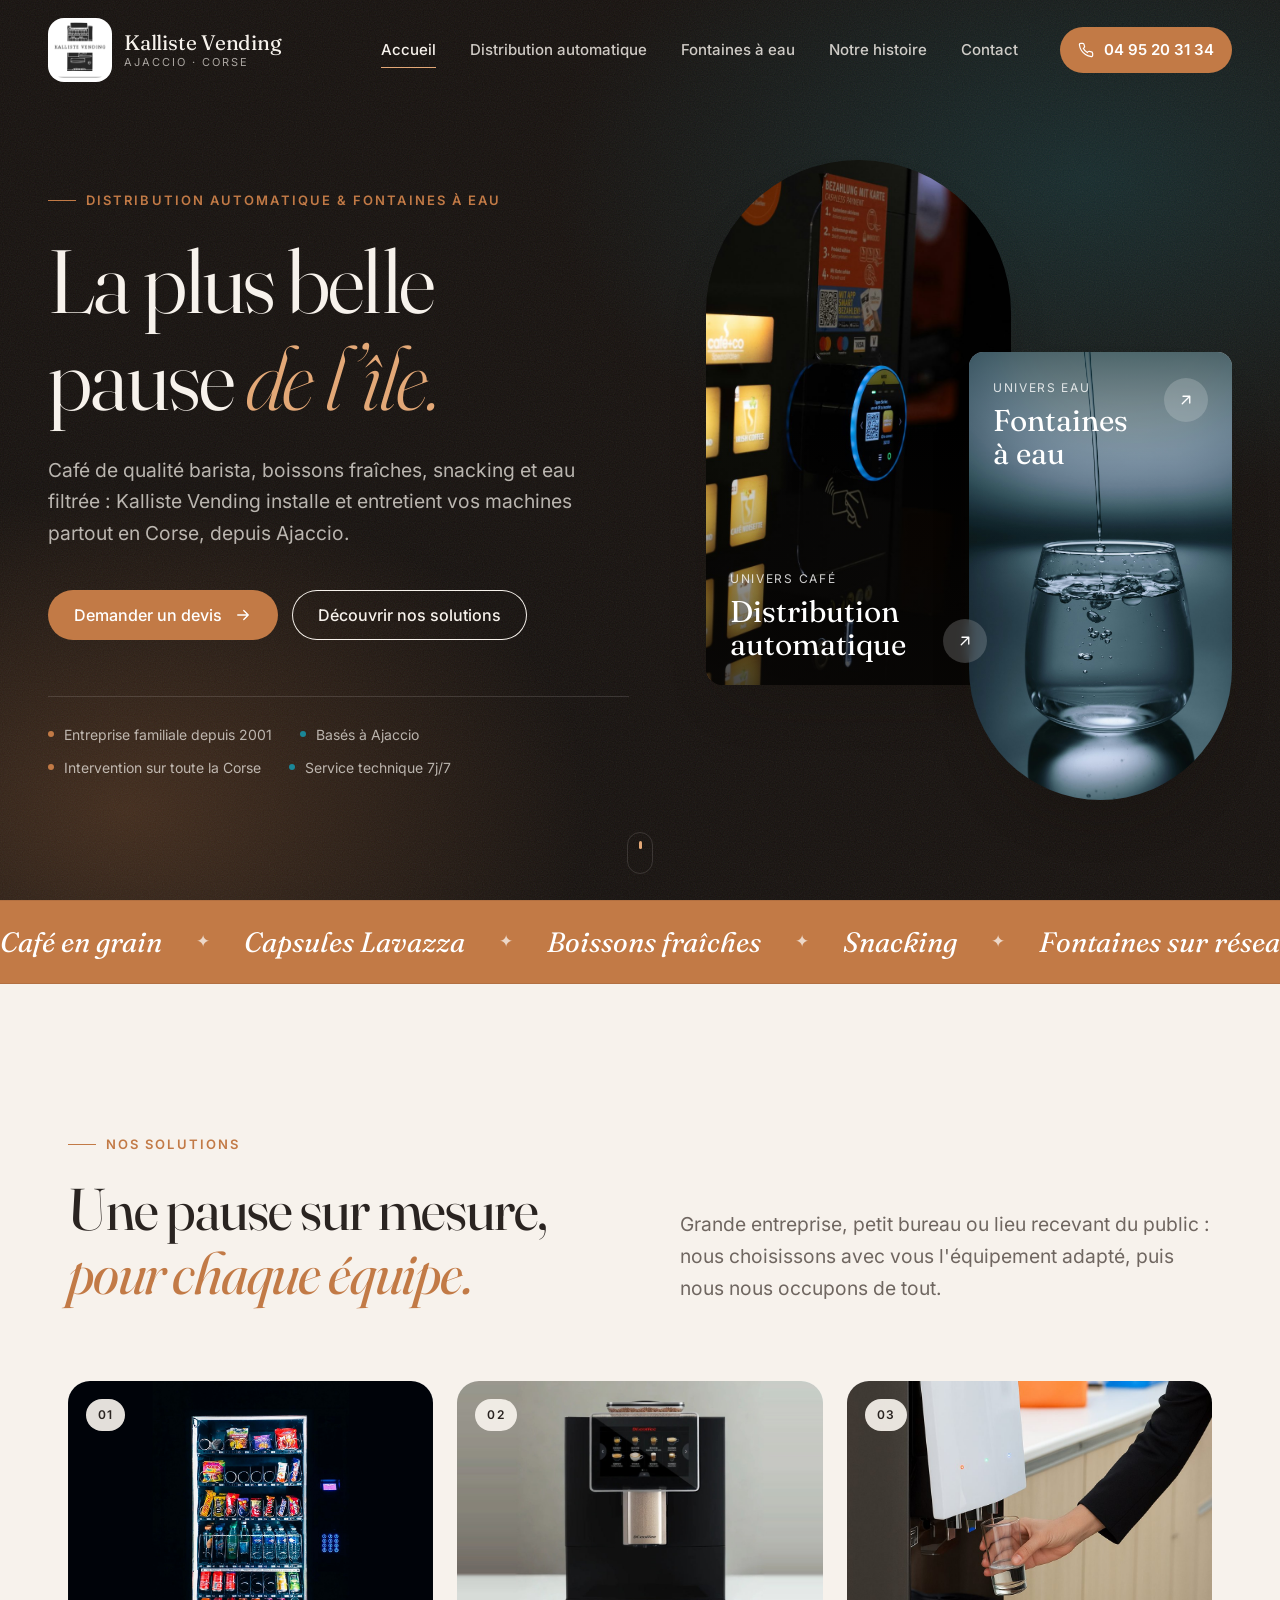
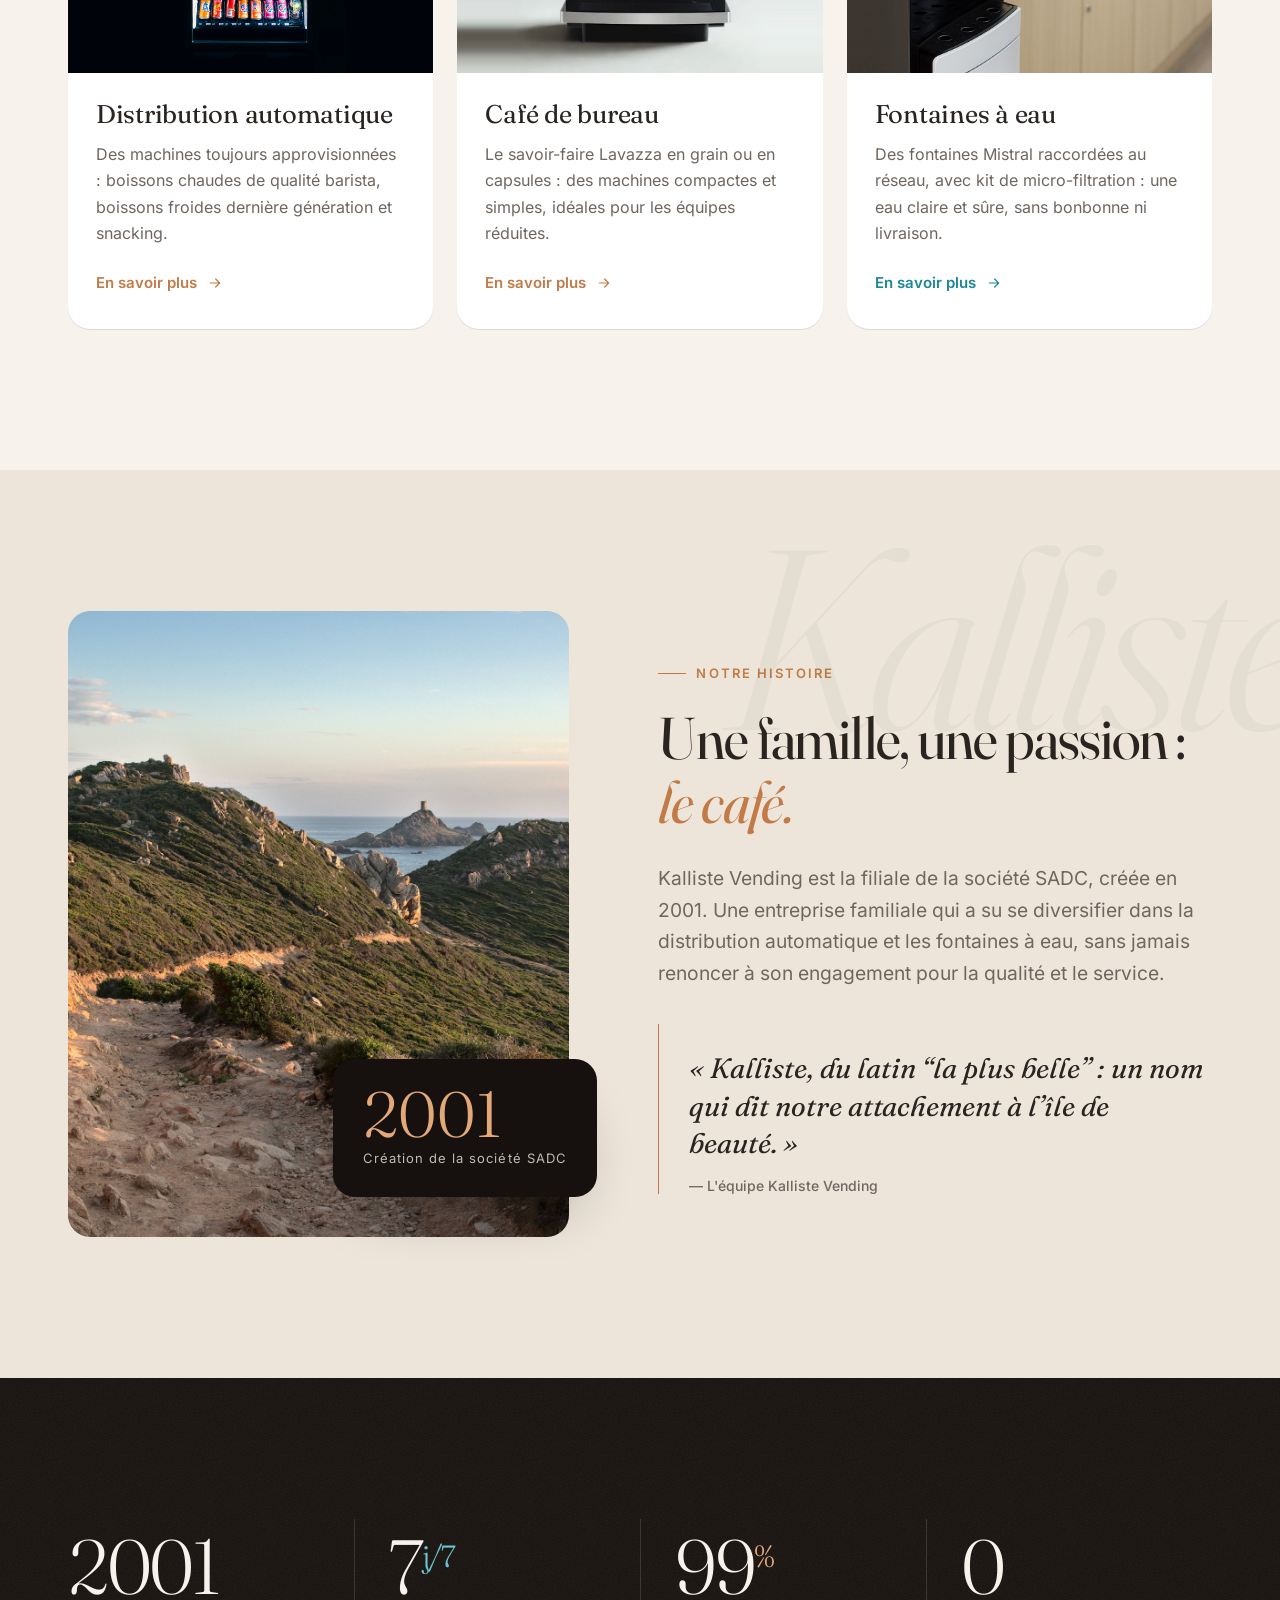
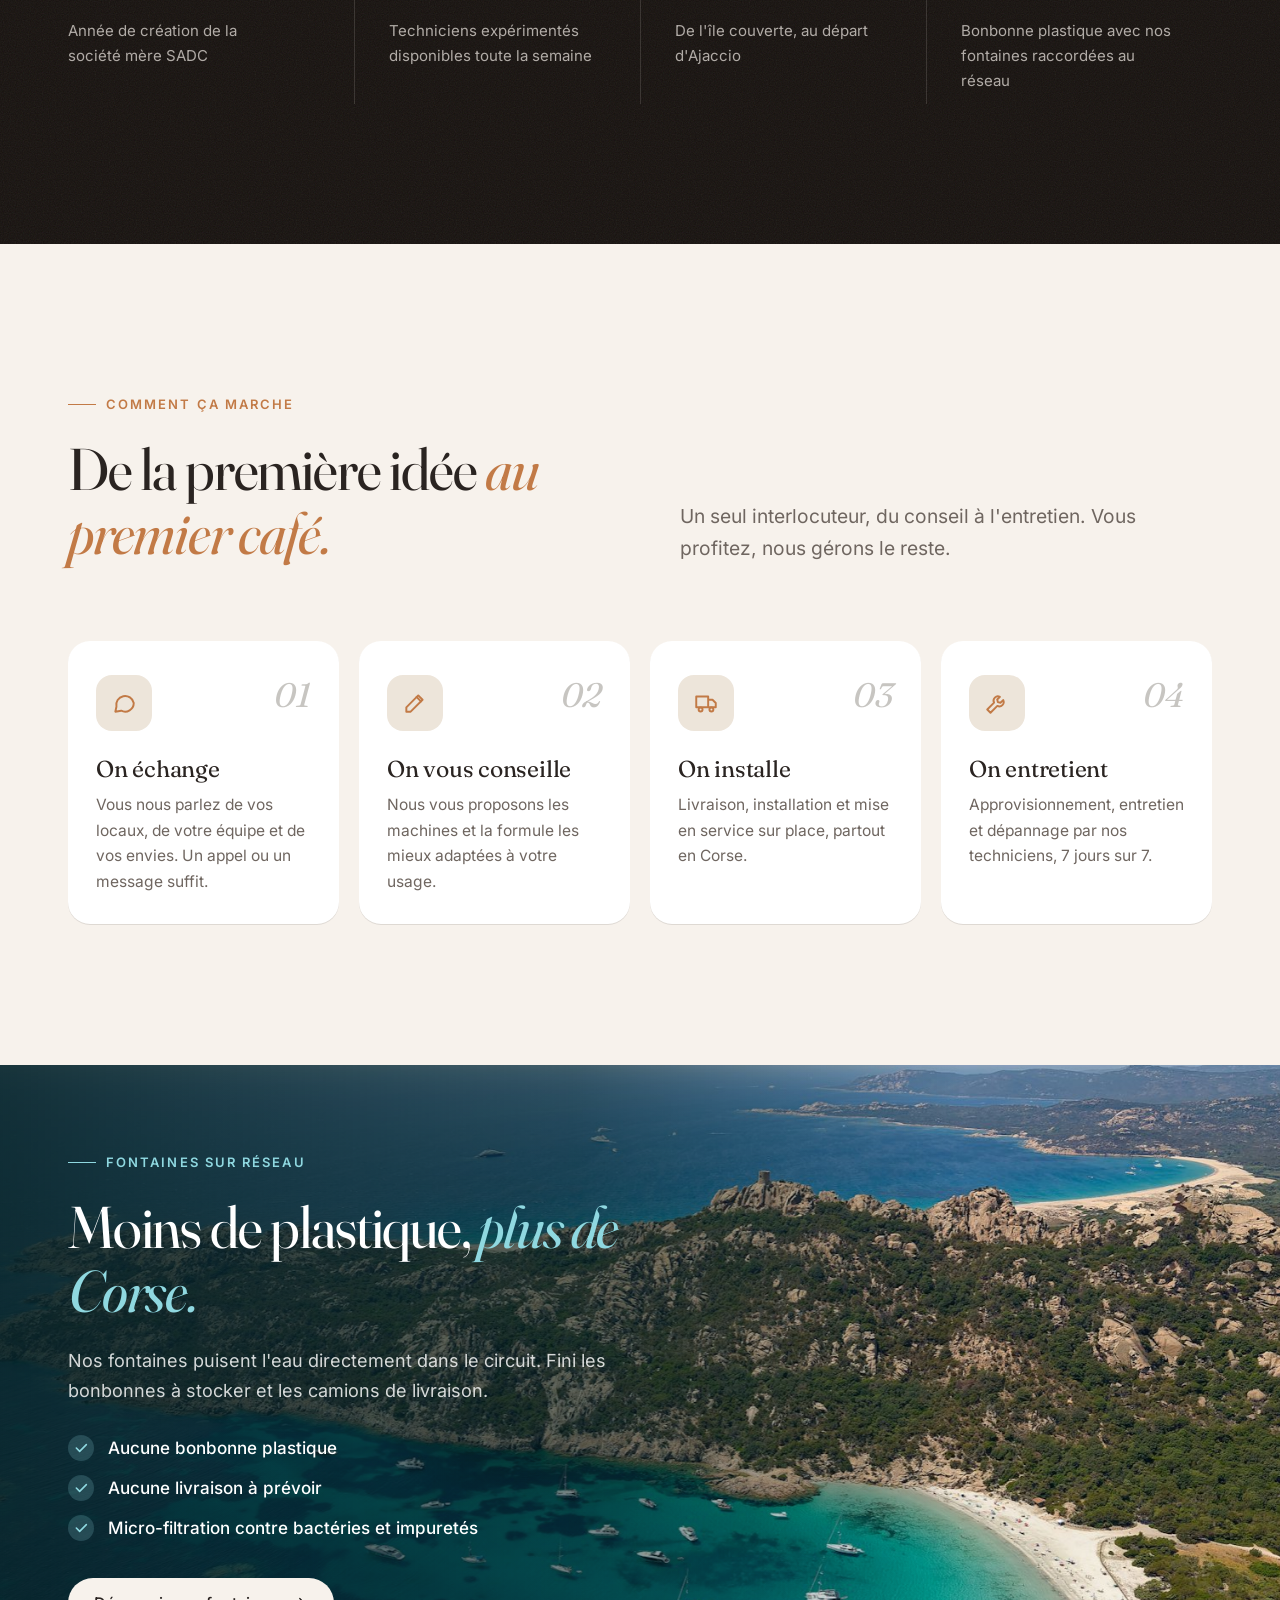
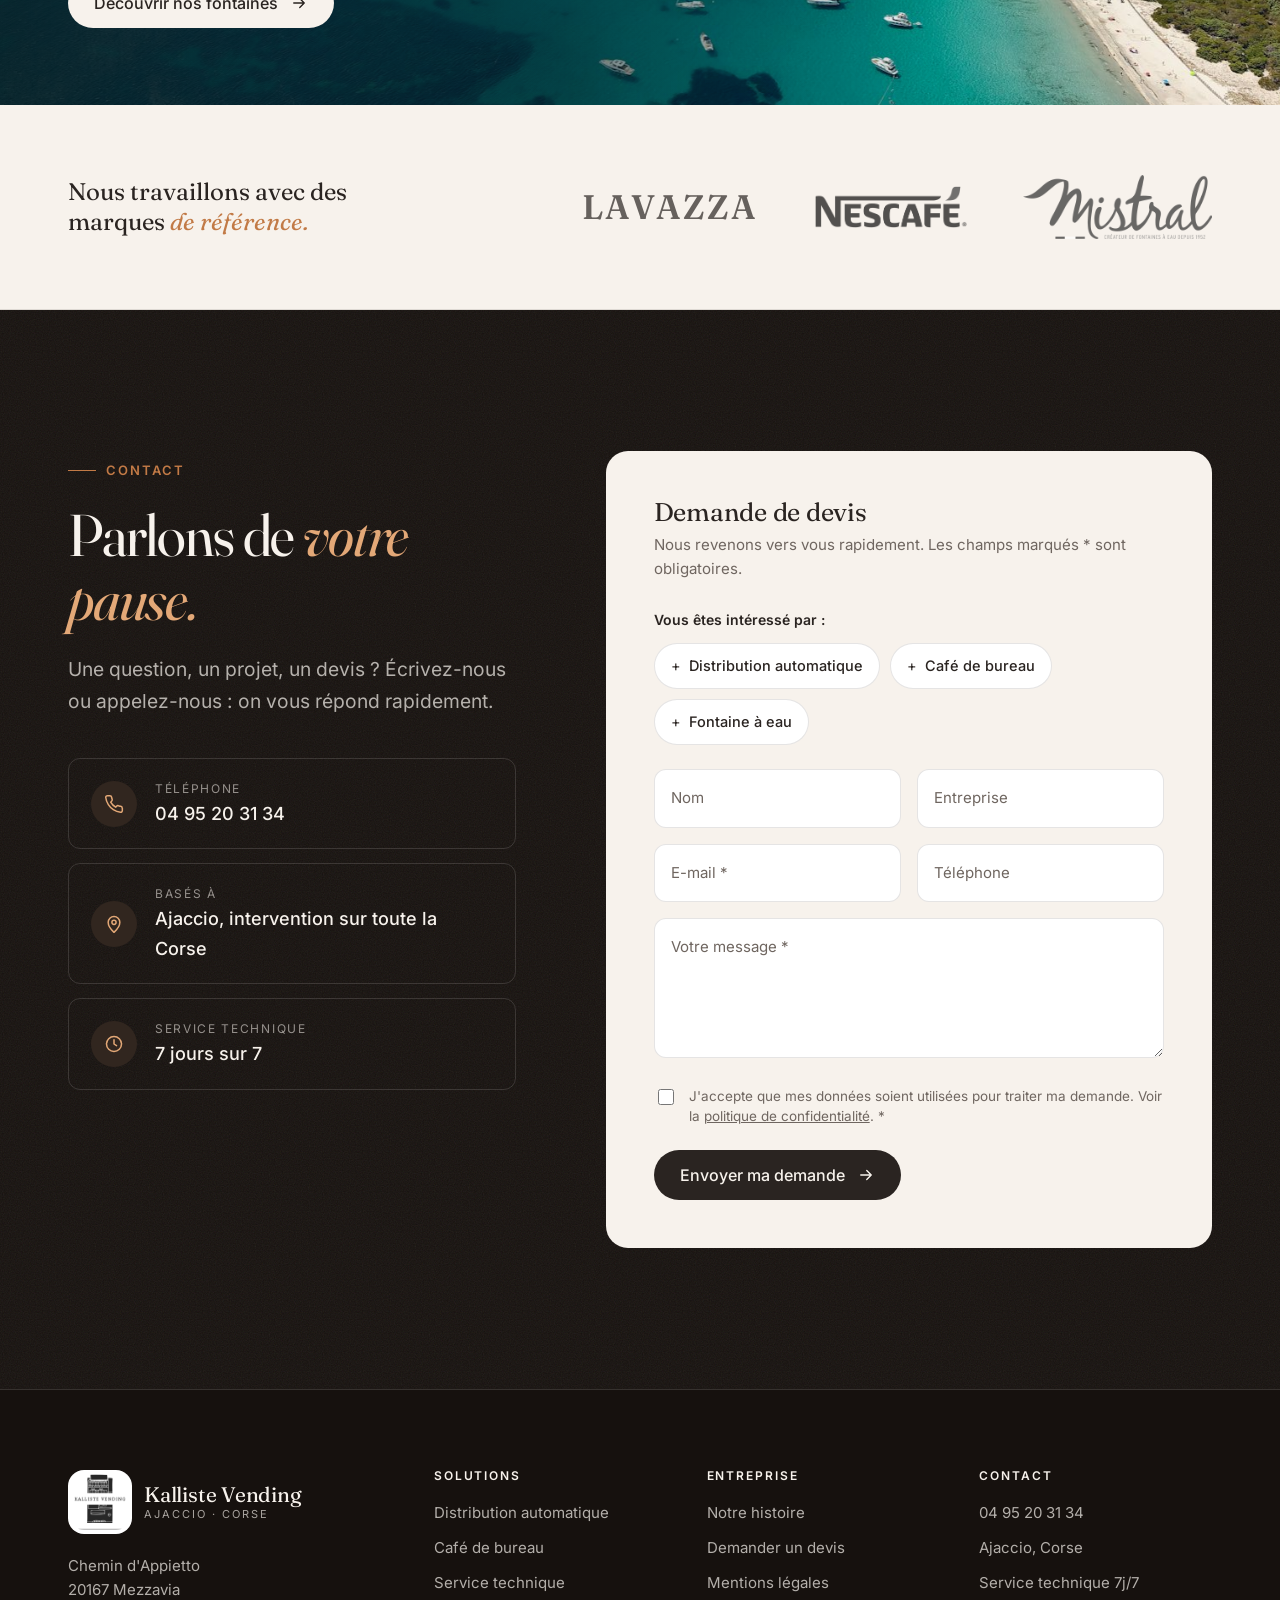
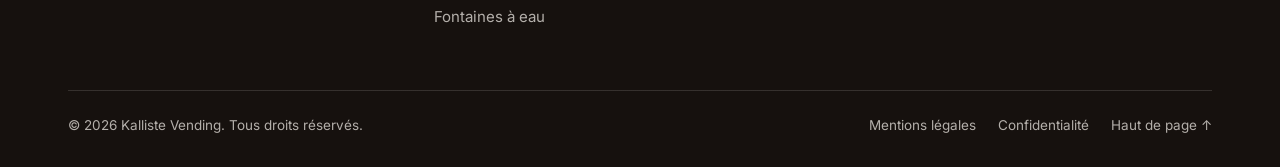
==== commit 7b38b617: "Formulaire Formspree branché et mentions légales complétées d'après le Kbis" ====
--- a/index.html
+++ b/index.html
@@ -278,6 +278,8 @@
       <form class="form reveal js-form" data-delay="1" method="POST" novalidate>
         <h3>Demande de devis</h3>
         <p>Nous revenons vers vous rapidement. Les champs marqués * sont obligatoires.</p>
+        <input type="hidden" name="_subject" value="Demande de devis – site Kalliste Vending">
+        <input type="text" name="_gotcha" tabindex="-1" autocomplete="off" aria-hidden="true" style="display:none">
         <fieldset class="chips">
           <legend>Vous êtes intéressé par :</legend>
           <label class="chip"><input type="checkbox" name="interet" value="Distribution automatique"><span>Distribution automatique</span></label>
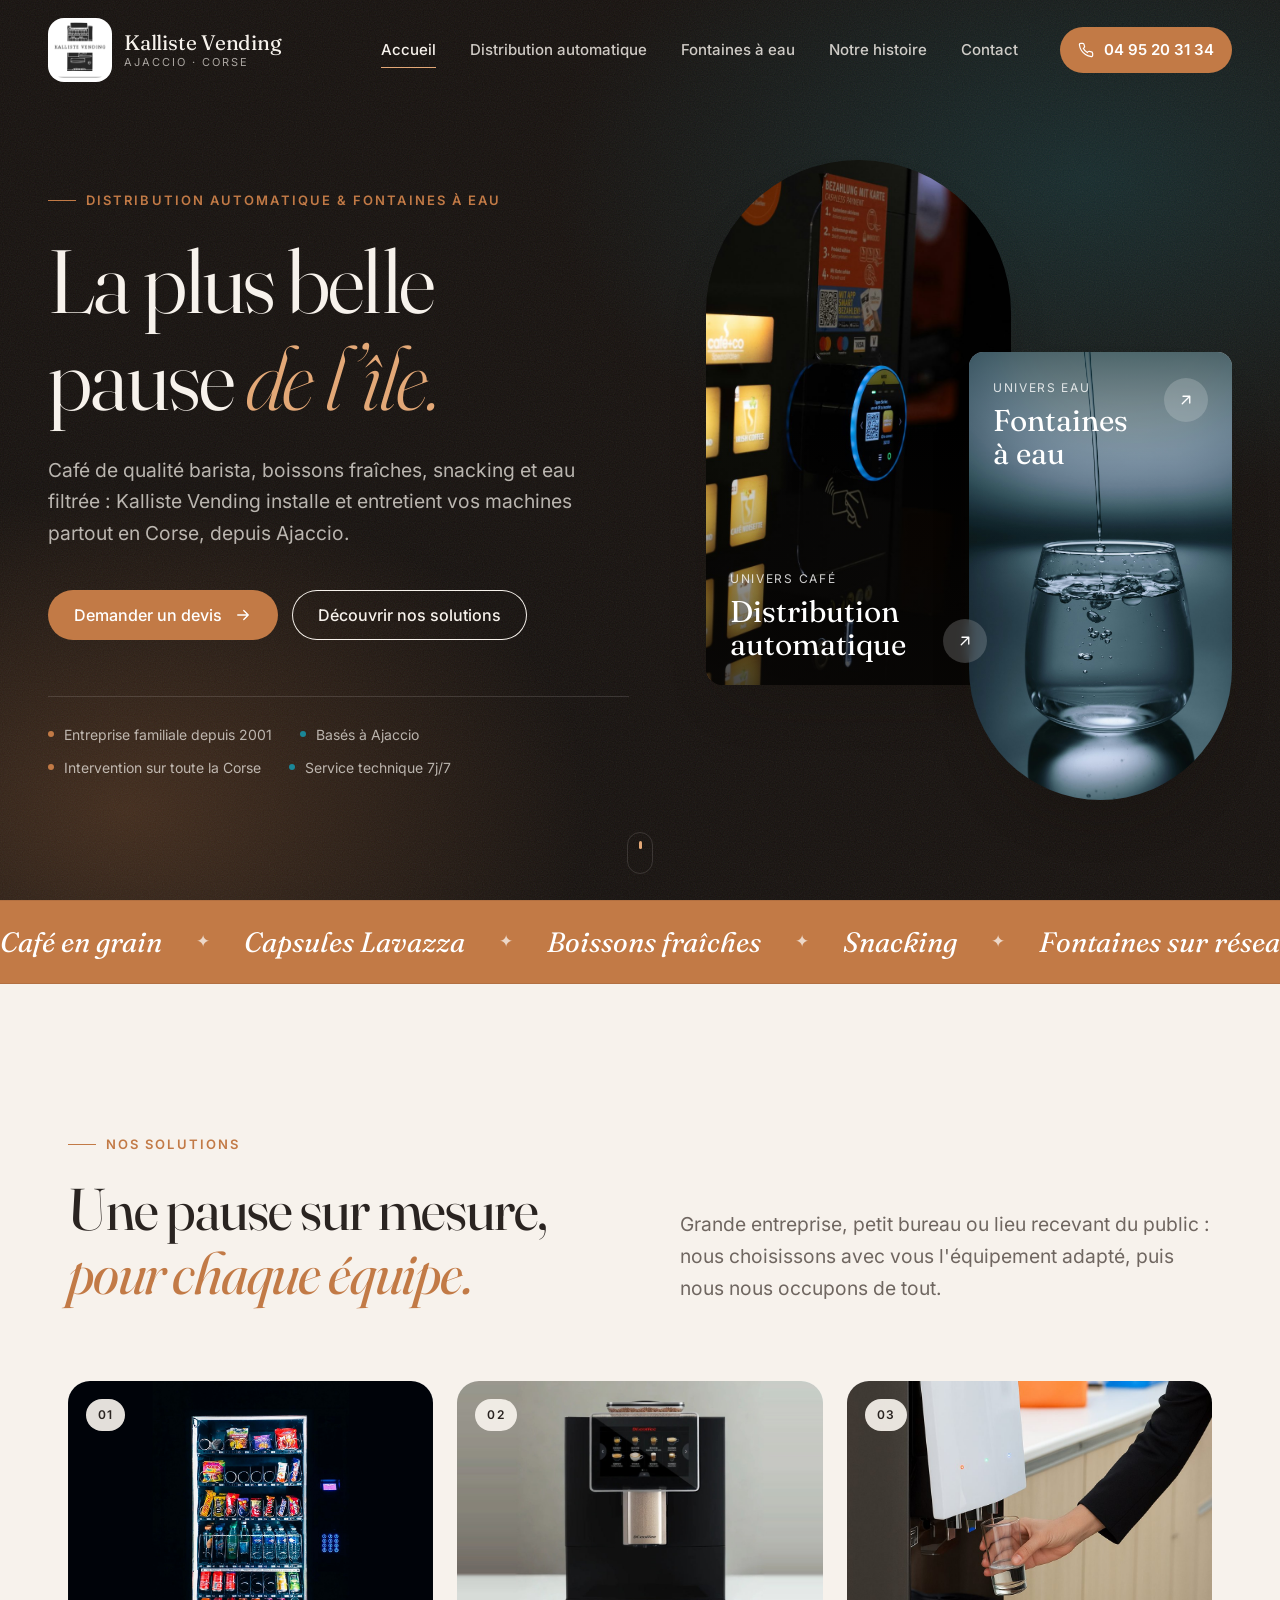
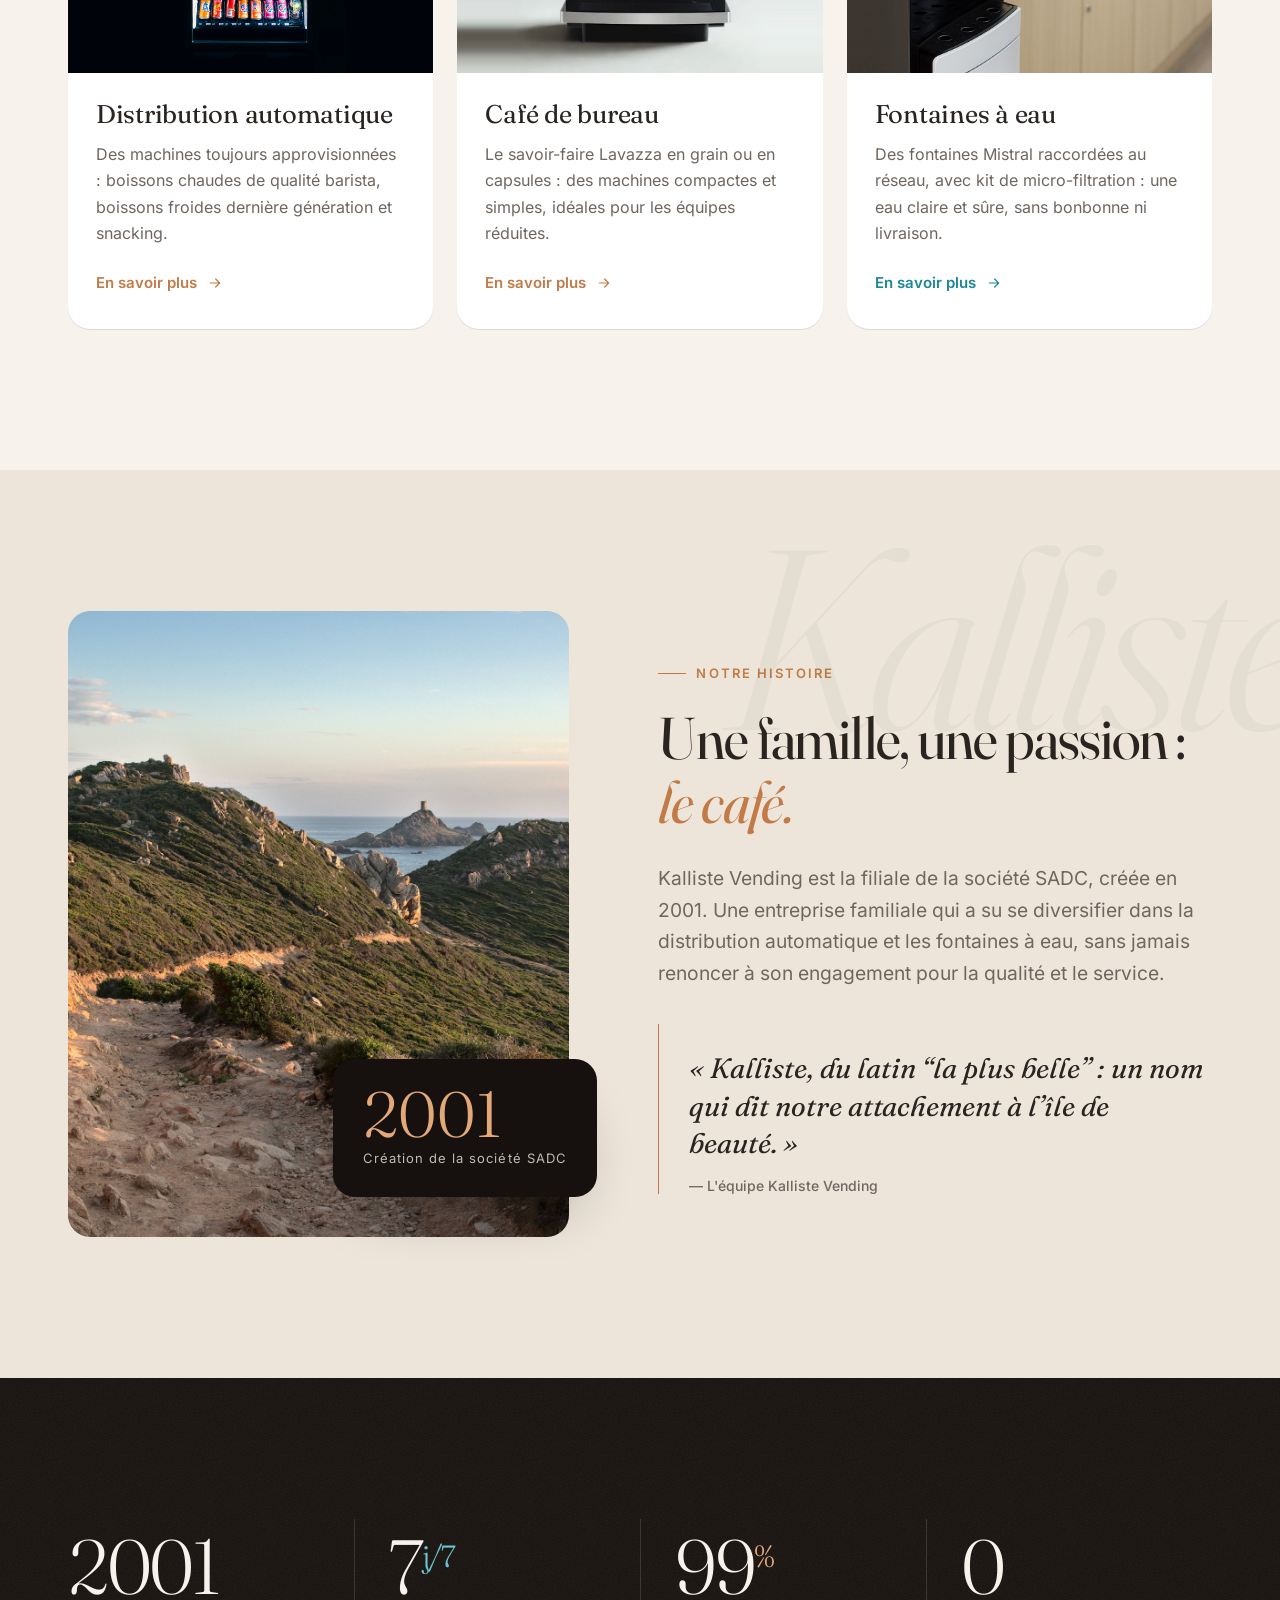
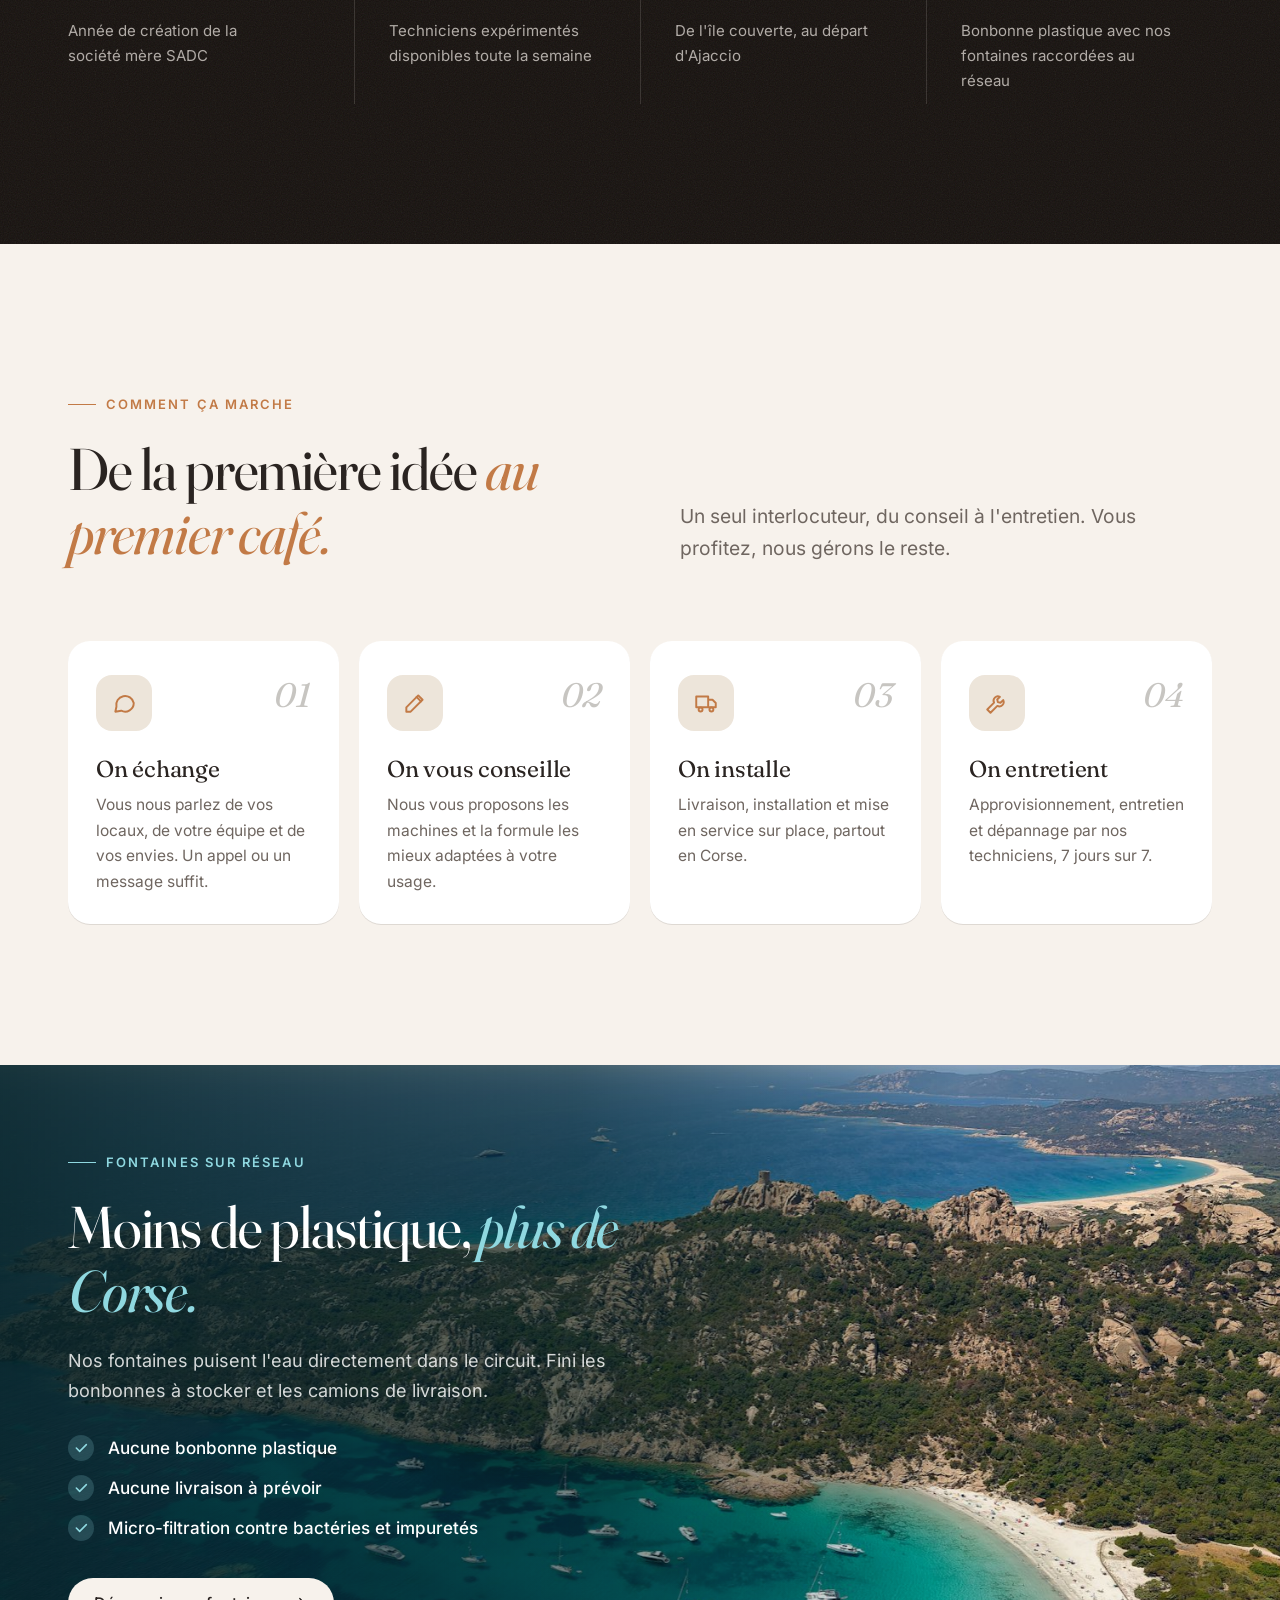
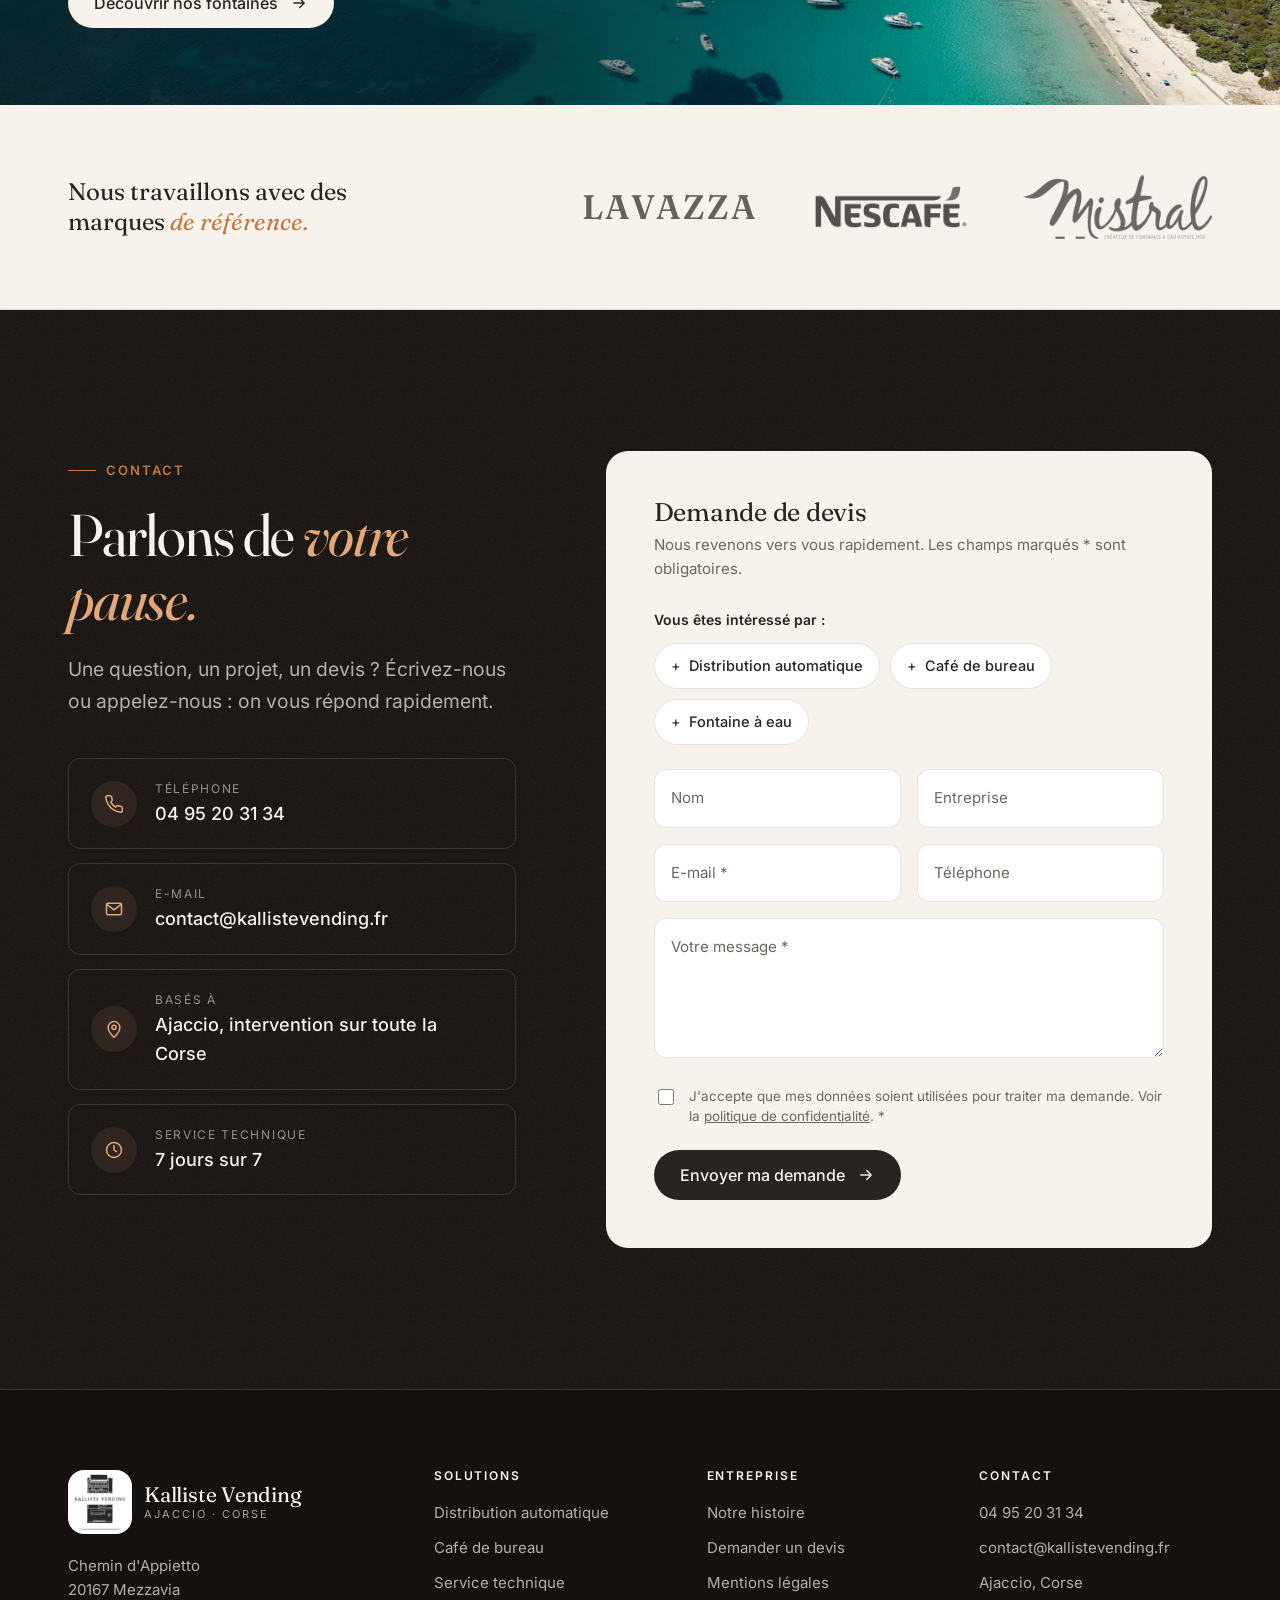
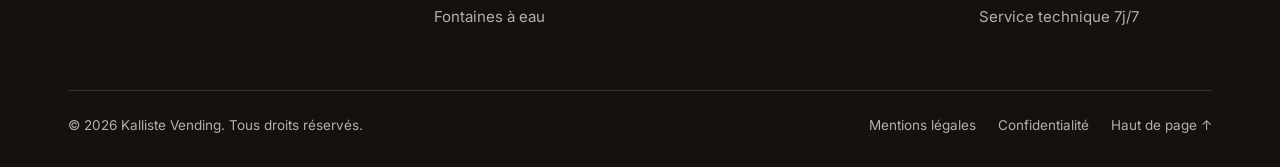
==== commit 4a53afa2: "Ajout de l'e-mail public contact@kallistevending.fr (mentions légales, contact, pieds de page)" ====
--- a/index.html
+++ b/index.html
@@ -25,7 +25,8 @@
   <symbol id="i-arrow" viewBox="0 0 24 24" fill="none" stroke="currentColor" stroke-width="1.8" stroke-linecap="round" stroke-linejoin="round"><path d="M5 12h14M13 6l6 6-6 6"/></symbol>
   <symbol id="i-arrow-ne" viewBox="0 0 24 24" fill="none" stroke="currentColor" stroke-width="1.8" stroke-linecap="round" stroke-linejoin="round"><path d="M7 17L17 7M8 7h9v9"/></symbol>
   <symbol id="i-pin" viewBox="0 0 24 24" fill="none" stroke="currentColor" stroke-width="1.8" stroke-linecap="round" stroke-linejoin="round"><path d="M12 22s7-6.2 7-12a7 7 0 1 0-14 0c0 5.8 7 12 7 12z"/><circle cx="12" cy="10" r="2.5"/></symbol>
-  <symbol id="i-clock" viewBox="0 0 24 24" fill="none" stroke="currentColor" stroke-width="1.8" stroke-linecap="round" stroke-linejoin="round"><circle cx="12" cy="12" r="9"/><path d="M12 7v5l3 2"/></symbol>
+  <symbol id="i-mail" viewBox="0 0 24 24" fill="none" stroke="currentColor" stroke-width="1.8" stroke-linecap="round" stroke-linejoin="round"><rect x="3" y="5" width="18" height="14" rx="2"/><path d="M3.5 6.5l8.5 6.5 8.5-6.5"/></symbol>
+  <symbol id="i-clock"viewBox="0 0 24 24" fill="none" stroke="currentColor" stroke-width="1.8" stroke-linecap="round" stroke-linejoin="round"><circle cx="12" cy="12" r="9"/><path d="M12 7v5l3 2"/></symbol>
   <symbol id="i-chat" viewBox="0 0 24 24" fill="none" stroke="currentColor" stroke-width="1.8" stroke-linecap="round" stroke-linejoin="round"><path d="M21 12a8 8 0 0 1-11.6 7.1L4 20l1-4.6A8 8 0 1 1 21 12z"/></symbol>
   <symbol id="i-pen" viewBox="0 0 24 24" fill="none" stroke="currentColor" stroke-width="1.8" stroke-linecap="round" stroke-linejoin="round"><path d="M4 20h4L19 9l-4-4L4 16v4z"/><path d="M13.5 6.5l4 4"/></symbol>
   <symbol id="i-truck" viewBox="0 0 24 24" fill="none" stroke="currentColor" stroke-width="1.8" stroke-linecap="round" stroke-linejoin="round"><path d="M3 6h11v10H3zM14 9h4l3 3v4h-7"/><circle cx="7" cy="18" r="1.8"/><circle cx="17" cy="18" r="1.8"/></symbol>
@@ -264,6 +265,10 @@
             <span class="ico"><svg><use href="#i-phone"/></svg></span>
             <span><small>Téléphone</small><b>04 95 20 31 34</b></span>
           </a>
+          <a class="contact-card" href="mailto:contact@kallistevending.fr">
+            <span class="ico"><svg><use href="#i-mail"/></svg></span>
+            <span><small>E-mail</small><b>contact@kallistevending.fr</b></span>
+          </a>
           <div class="contact-card">
             <span class="ico"><svg><use href="#i-pin"/></svg></span>
             <span><small>Basés à</small><b>Ajaccio, intervention sur toute la Corse</b></span>
@@ -332,6 +337,7 @@
         <h4>Contact</h4>
         <ul>
           <li><a href="tel:+33495203134">04 95 20 31 34</a></li>
+          <li><a href="mailto:contact@kallistevending.fr">contact@kallistevending.fr</a></li>
           <li>Ajaccio, Corse</li>
           <li>Service technique 7j/7</li>
         </ul>
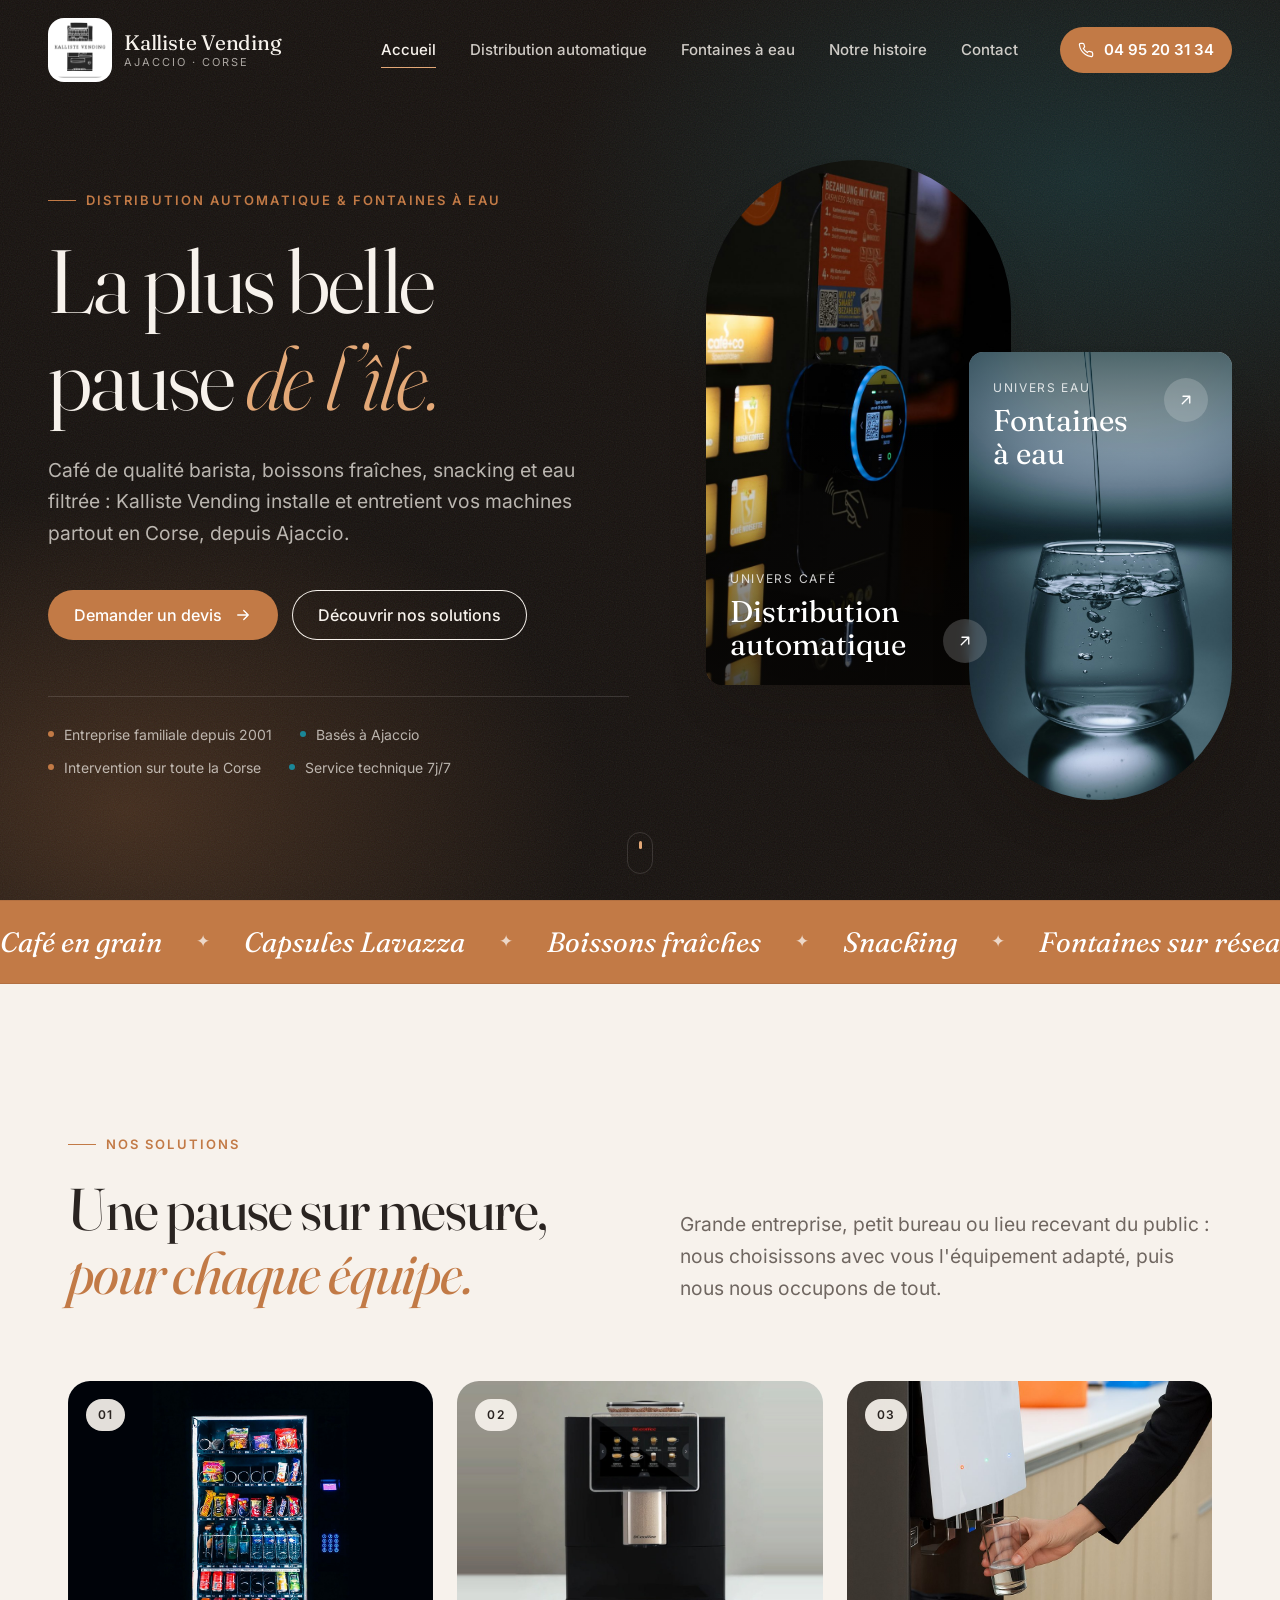
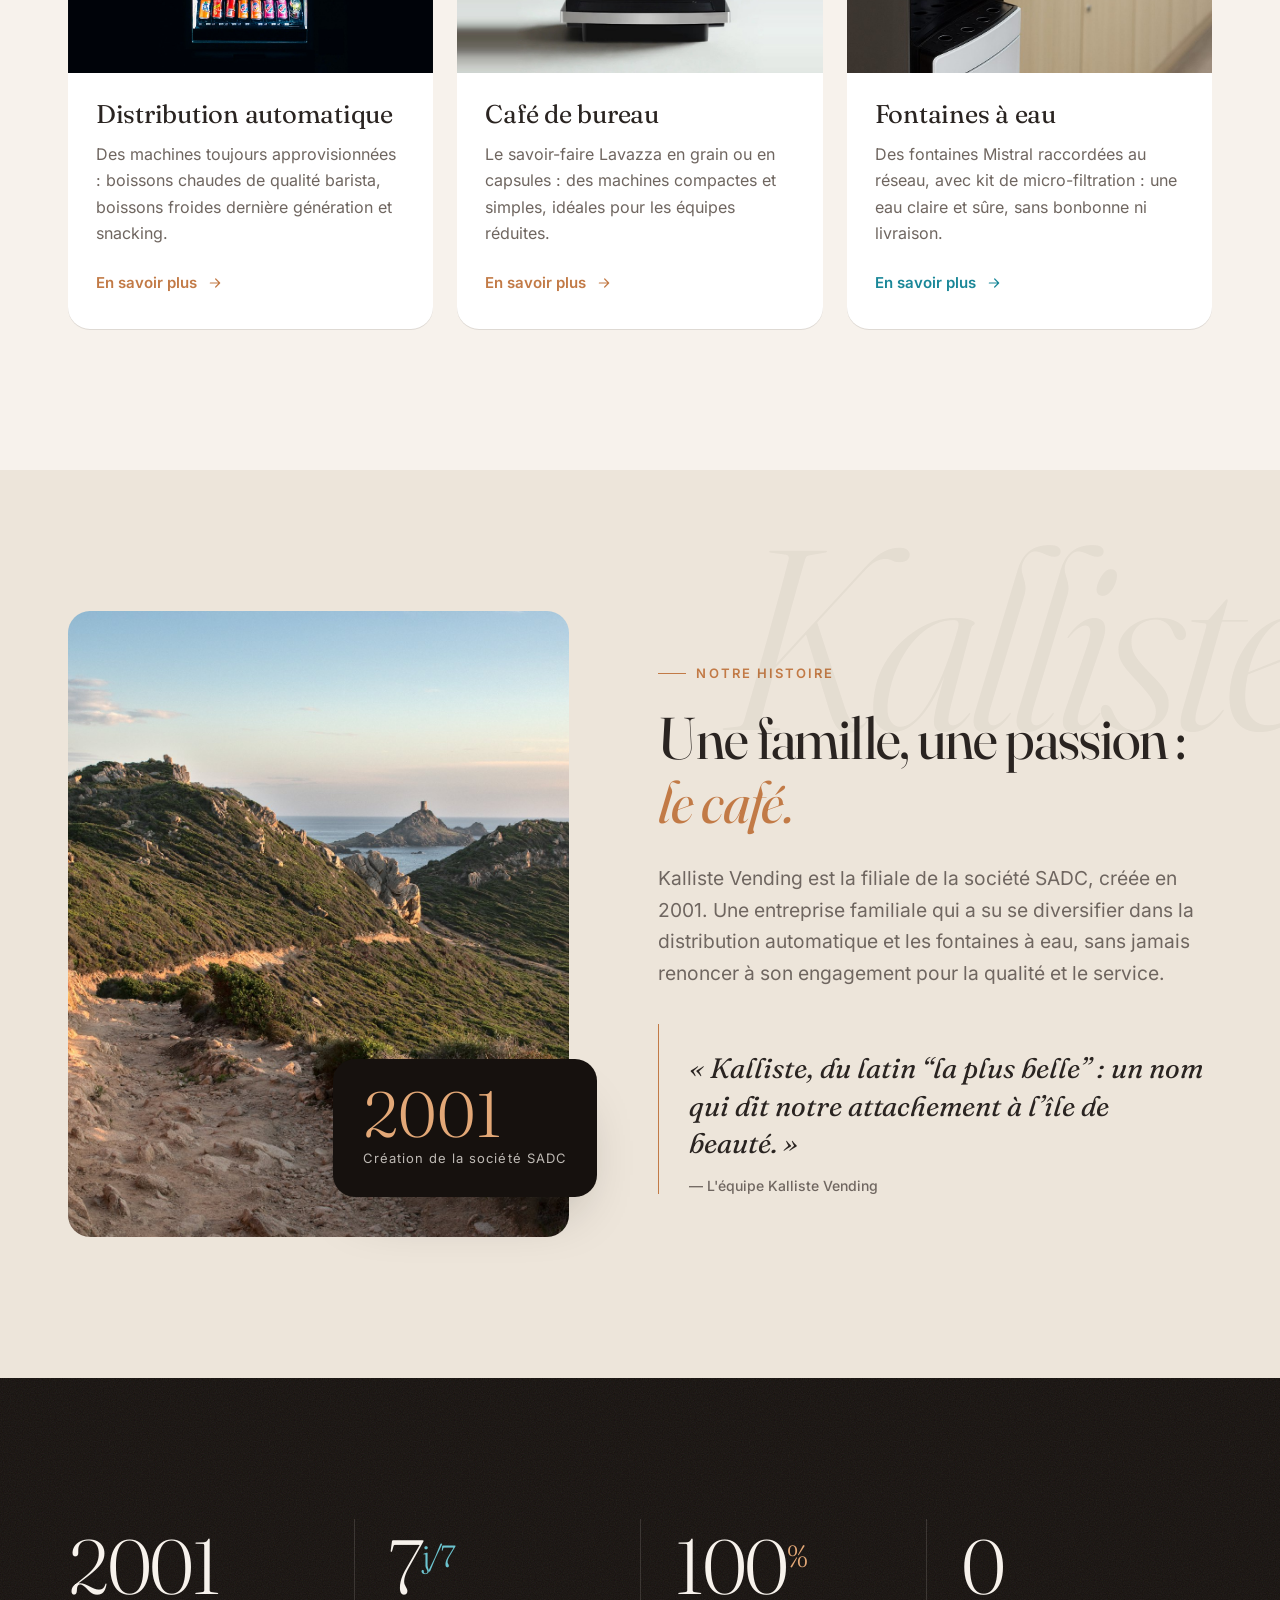
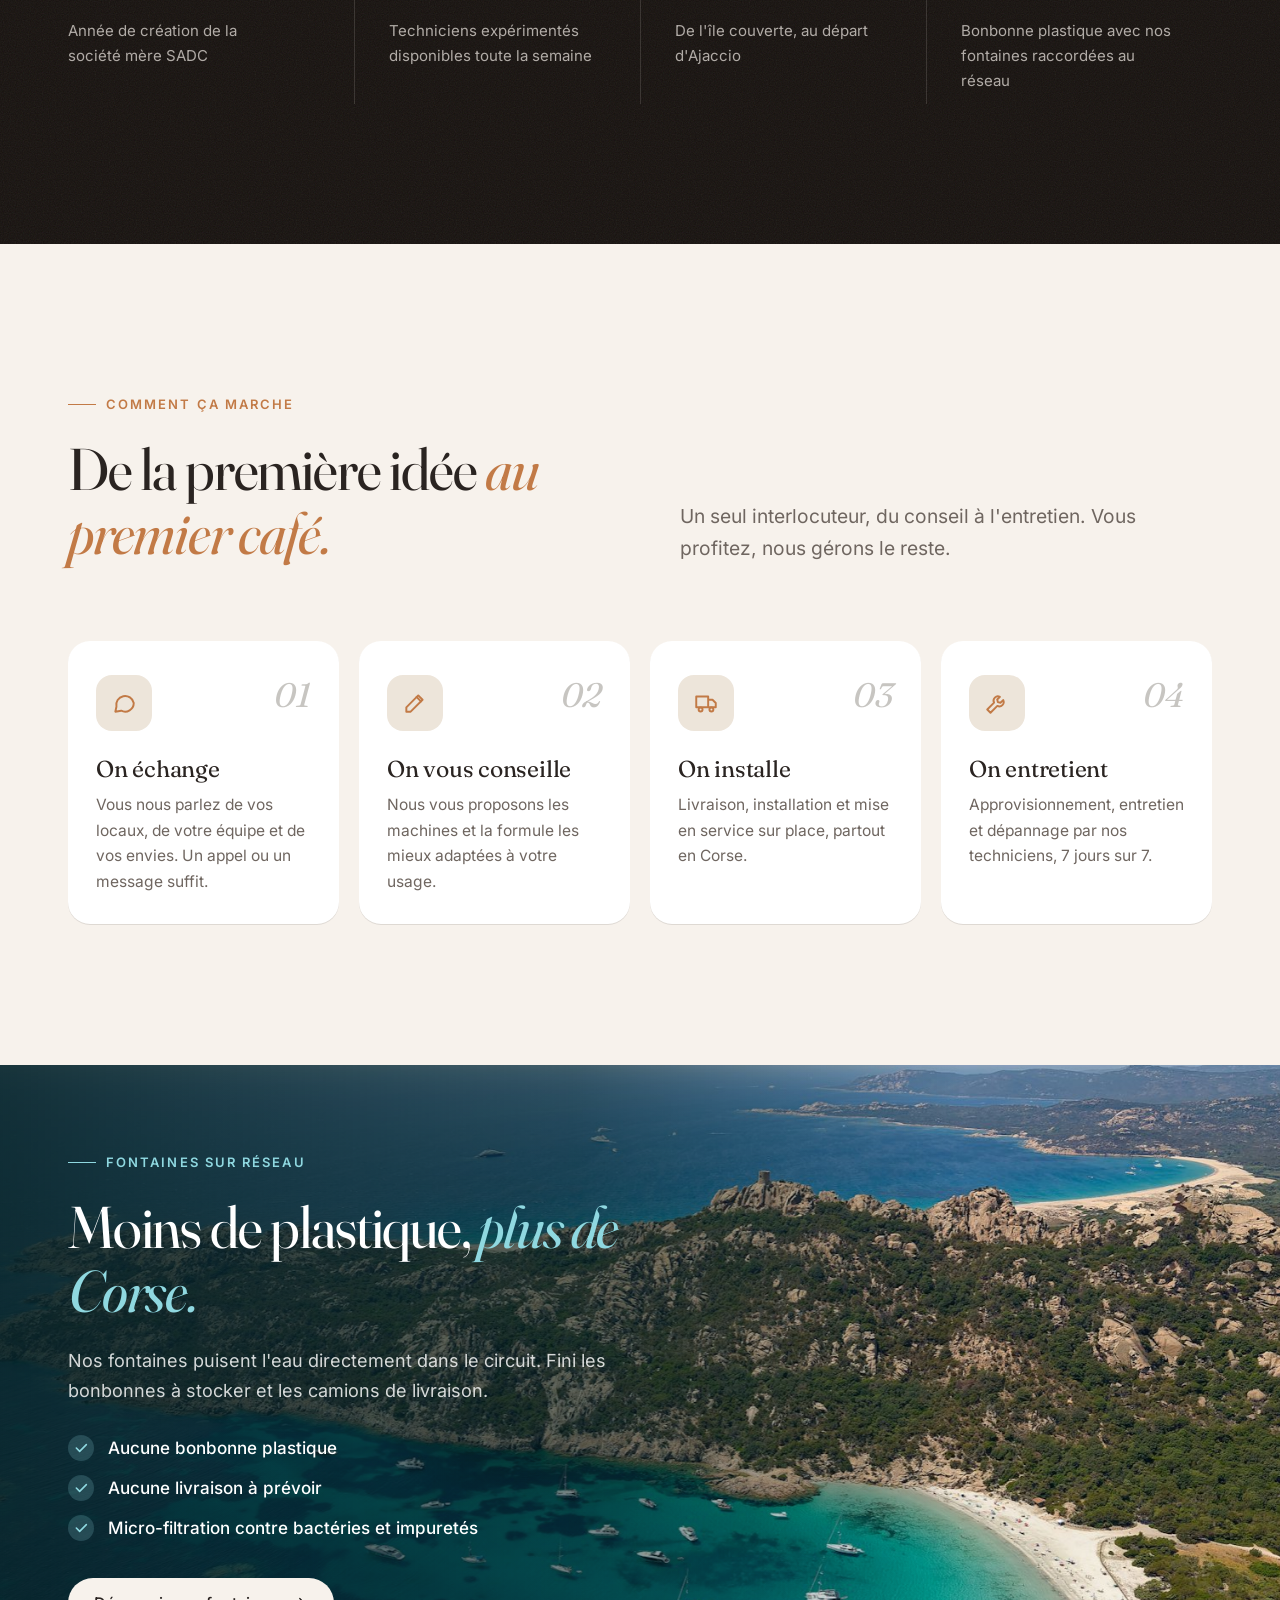
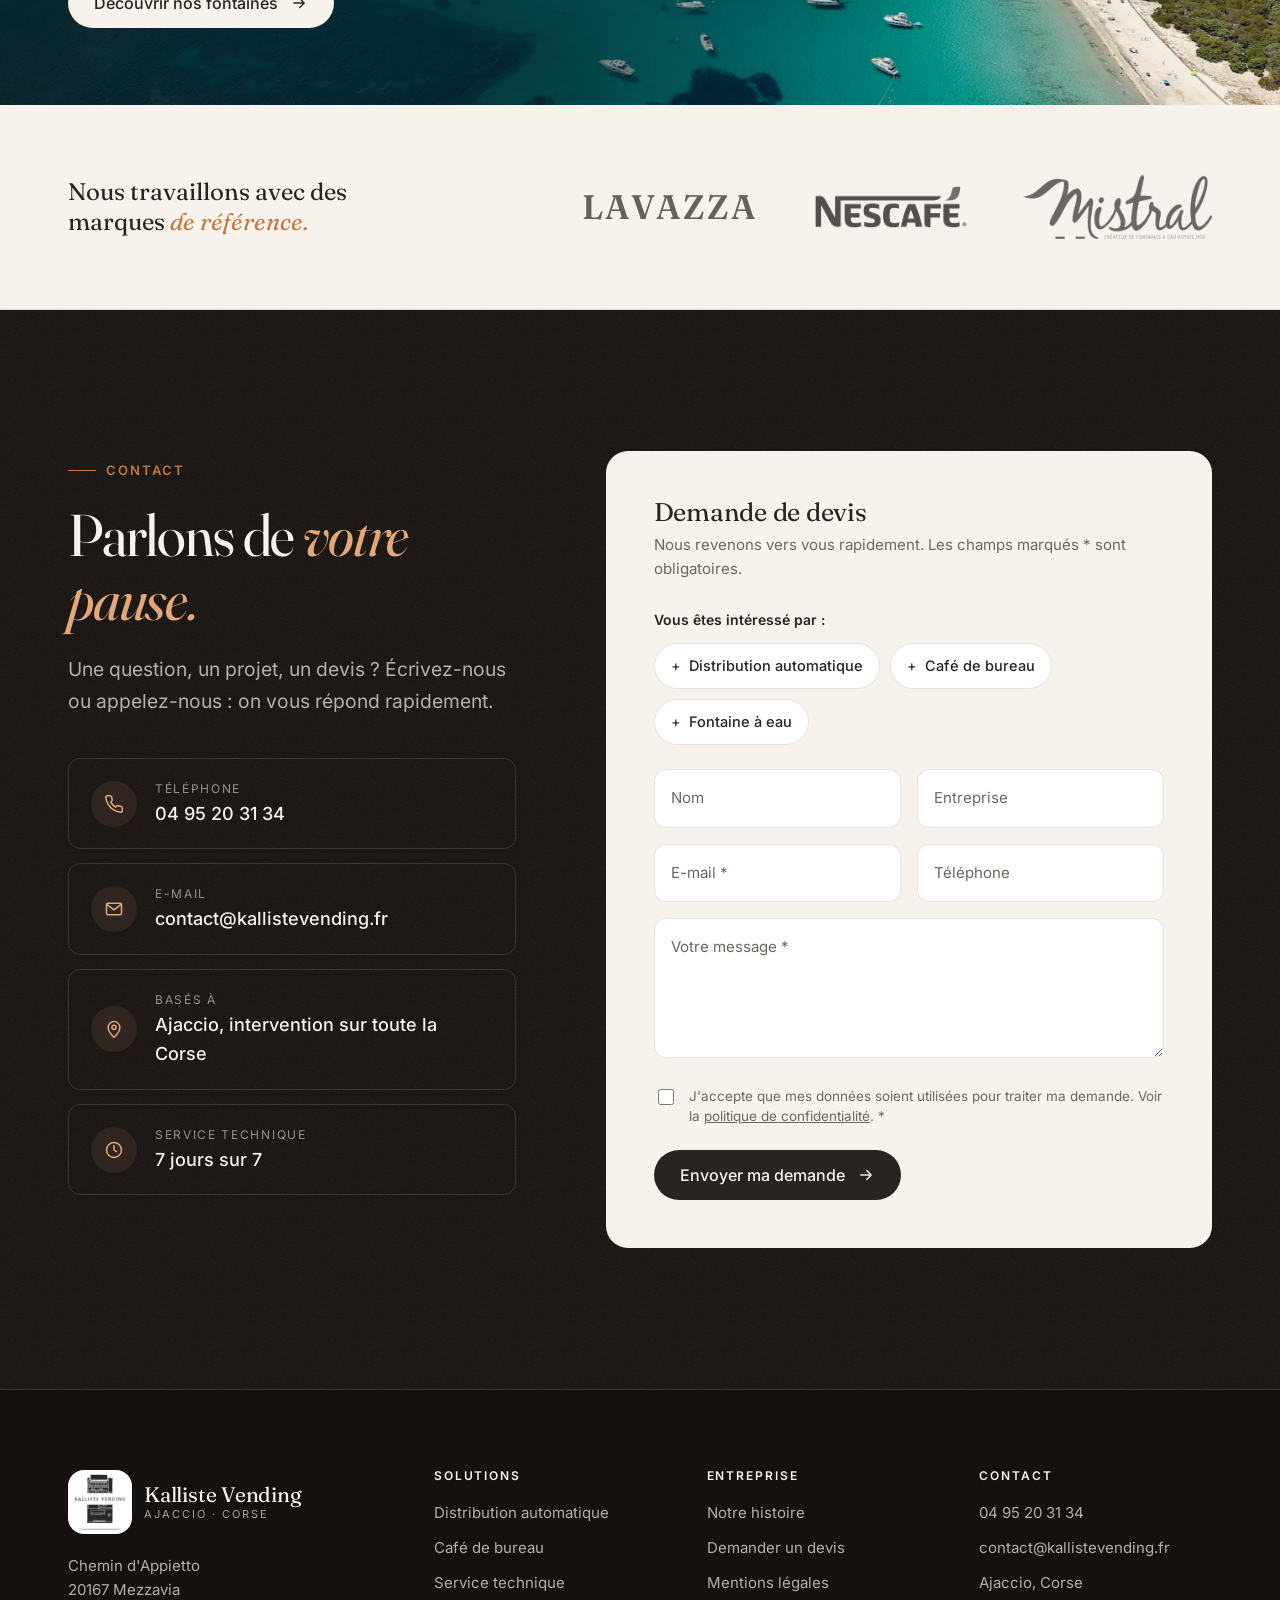
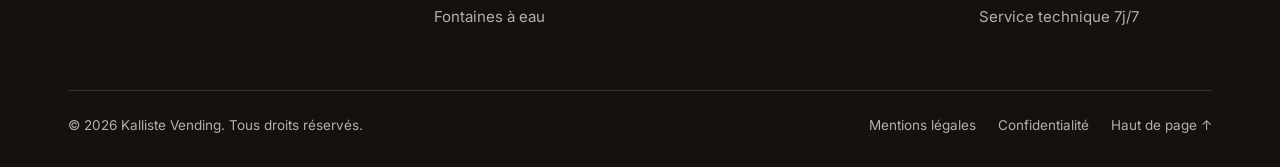
==== commit 790768ae: "Correction d'une espace manquante dans l'icône horloge" ====
--- a/index.html
+++ b/index.html
@@ -26,7 +26,7 @@
   <symbol id="i-arrow-ne" viewBox="0 0 24 24" fill="none" stroke="currentColor" stroke-width="1.8" stroke-linecap="round" stroke-linejoin="round"><path d="M7 17L17 7M8 7h9v9"/></symbol>
   <symbol id="i-pin" viewBox="0 0 24 24" fill="none" stroke="currentColor" stroke-width="1.8" stroke-linecap="round" stroke-linejoin="round"><path d="M12 22s7-6.2 7-12a7 7 0 1 0-14 0c0 5.8 7 12 7 12z"/><circle cx="12" cy="10" r="2.5"/></symbol>
   <symbol id="i-mail" viewBox="0 0 24 24" fill="none" stroke="currentColor" stroke-width="1.8" stroke-linecap="round" stroke-linejoin="round"><rect x="3" y="5" width="18" height="14" rx="2"/><path d="M3.5 6.5l8.5 6.5 8.5-6.5"/></symbol>
-  <symbol id="i-clock"viewBox="0 0 24 24" fill="none" stroke="currentColor" stroke-width="1.8" stroke-linecap="round" stroke-linejoin="round"><circle cx="12" cy="12" r="9"/><path d="M12 7v5l3 2"/></symbol>
+  <symbol id="i-clock" viewBox="0 0 24 24" fill="none" stroke="currentColor" stroke-width="1.8" stroke-linecap="round" stroke-linejoin="round"><circle cx="12" cy="12" r="9"/><path d="M12 7v5l3 2"/></symbol>
   <symbol id="i-chat" viewBox="0 0 24 24" fill="none" stroke="currentColor" stroke-width="1.8" stroke-linecap="round" stroke-linejoin="round"><path d="M21 12a8 8 0 0 1-11.6 7.1L4 20l1-4.6A8 8 0 1 1 21 12z"/></symbol>
   <symbol id="i-pen" viewBox="0 0 24 24" fill="none" stroke="currentColor" stroke-width="1.8" stroke-linecap="round" stroke-linejoin="round"><path d="M4 20h4L19 9l-4-4L4 16v4z"/><path d="M13.5 6.5l4 4"/></symbol>
   <symbol id="i-truck" viewBox="0 0 24 24" fill="none" stroke="currentColor" stroke-width="1.8" stroke-linecap="round" stroke-linejoin="round"><path d="M3 6h11v10H3zM14 9h4l3 3v4h-7"/><circle cx="7" cy="18" r="1.8"/><circle cx="17" cy="18" r="1.8"/></symbol>
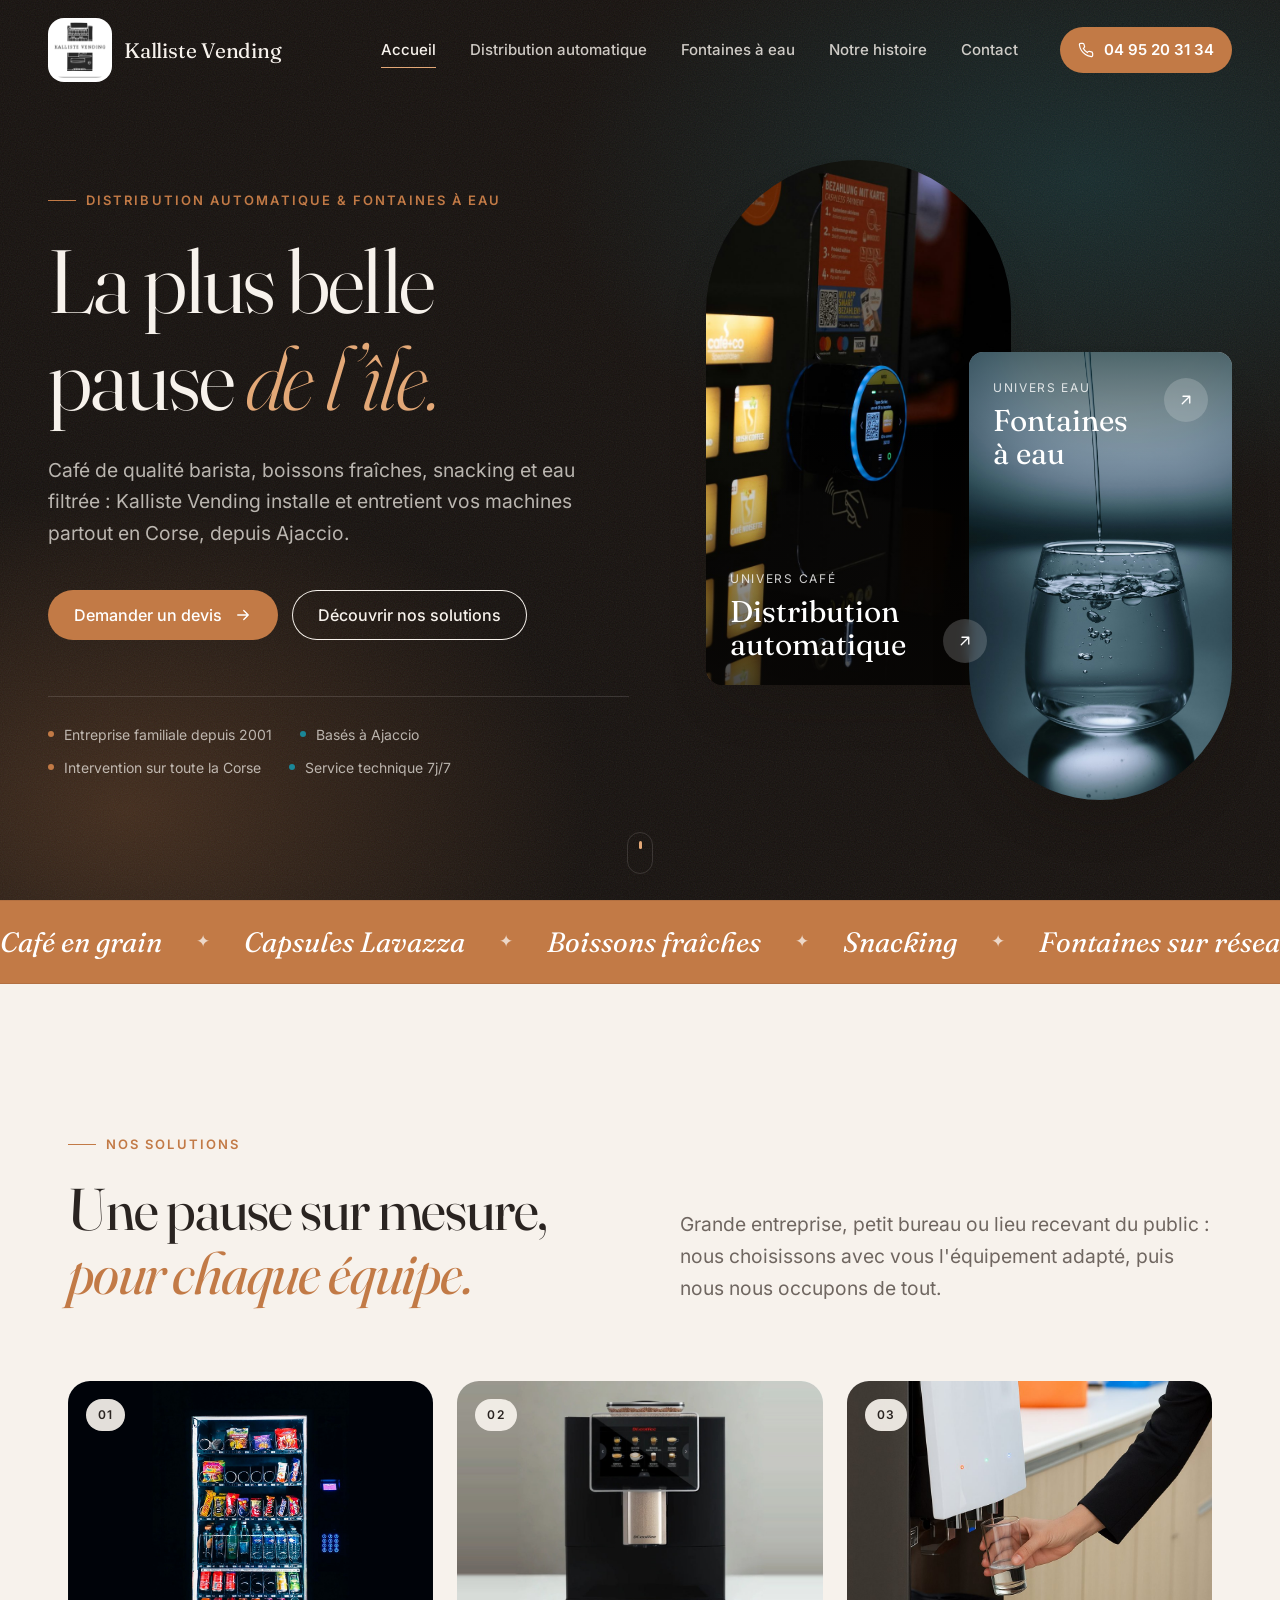
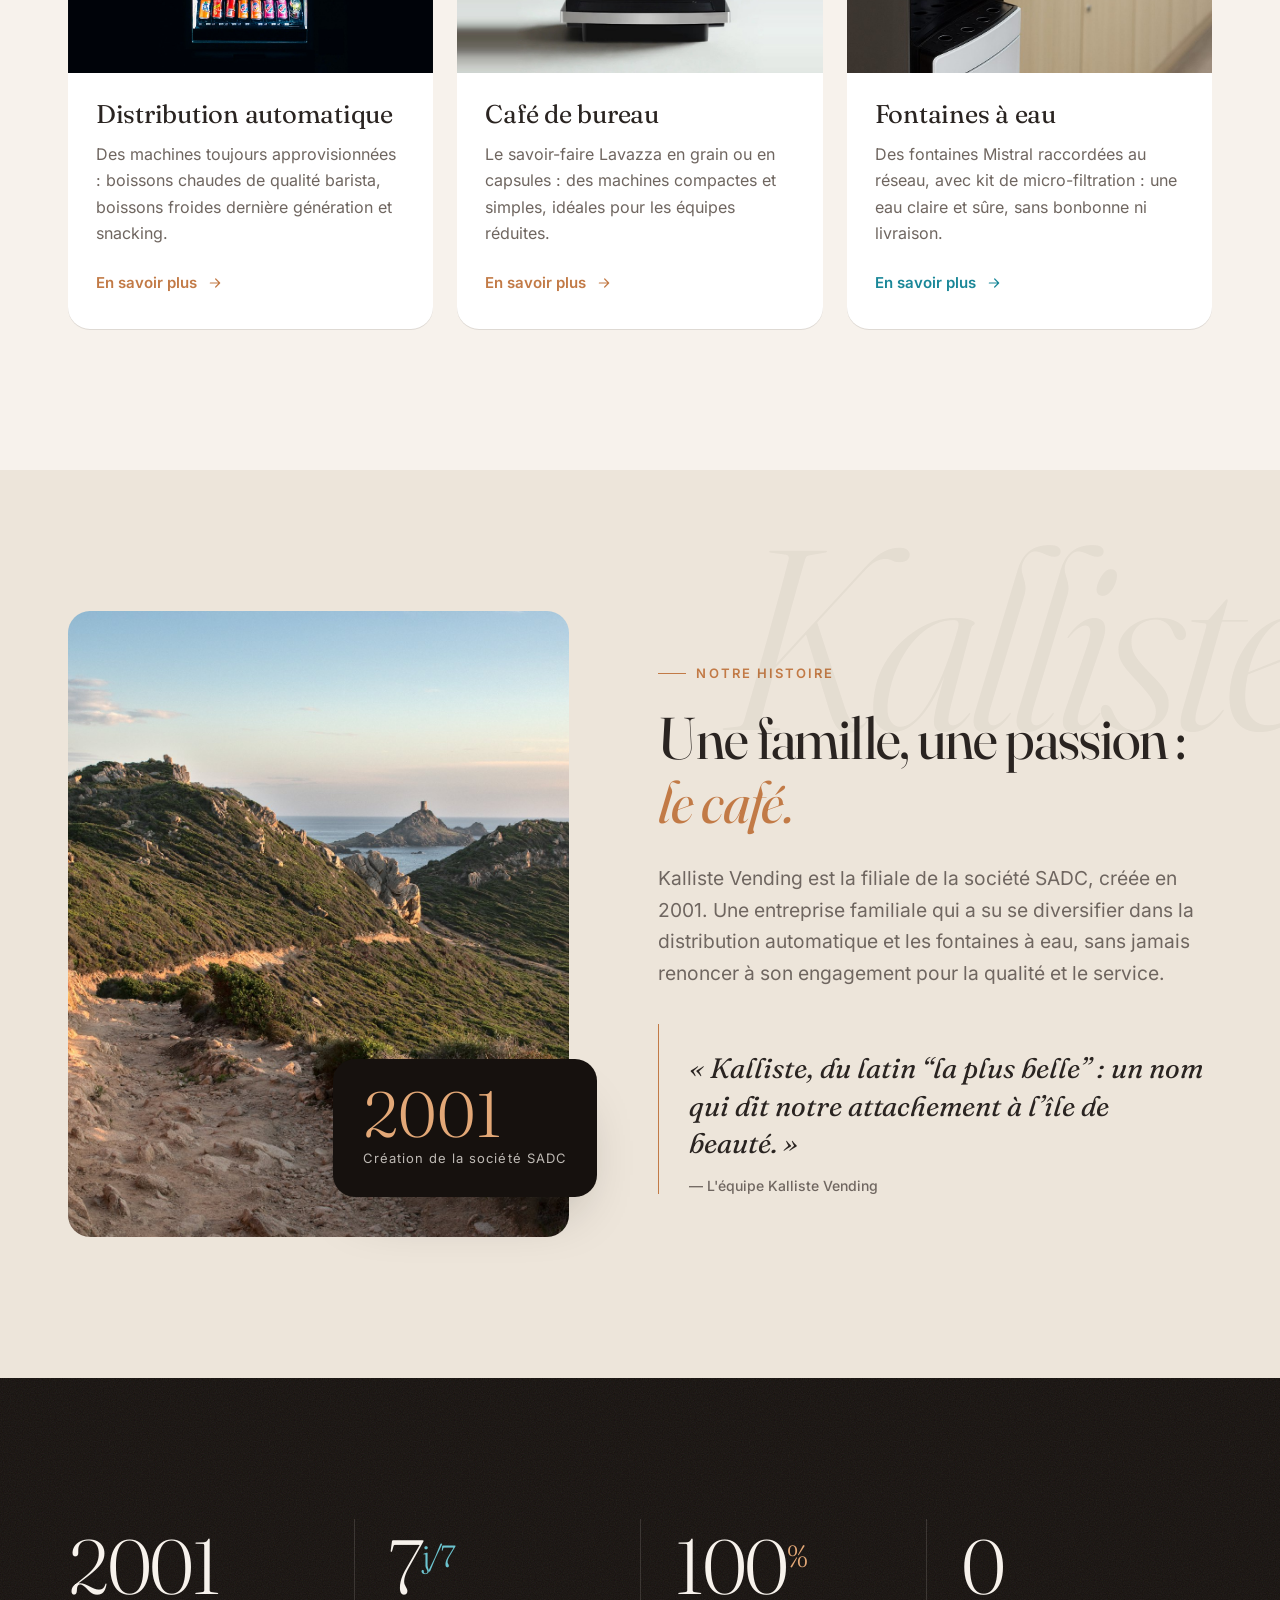
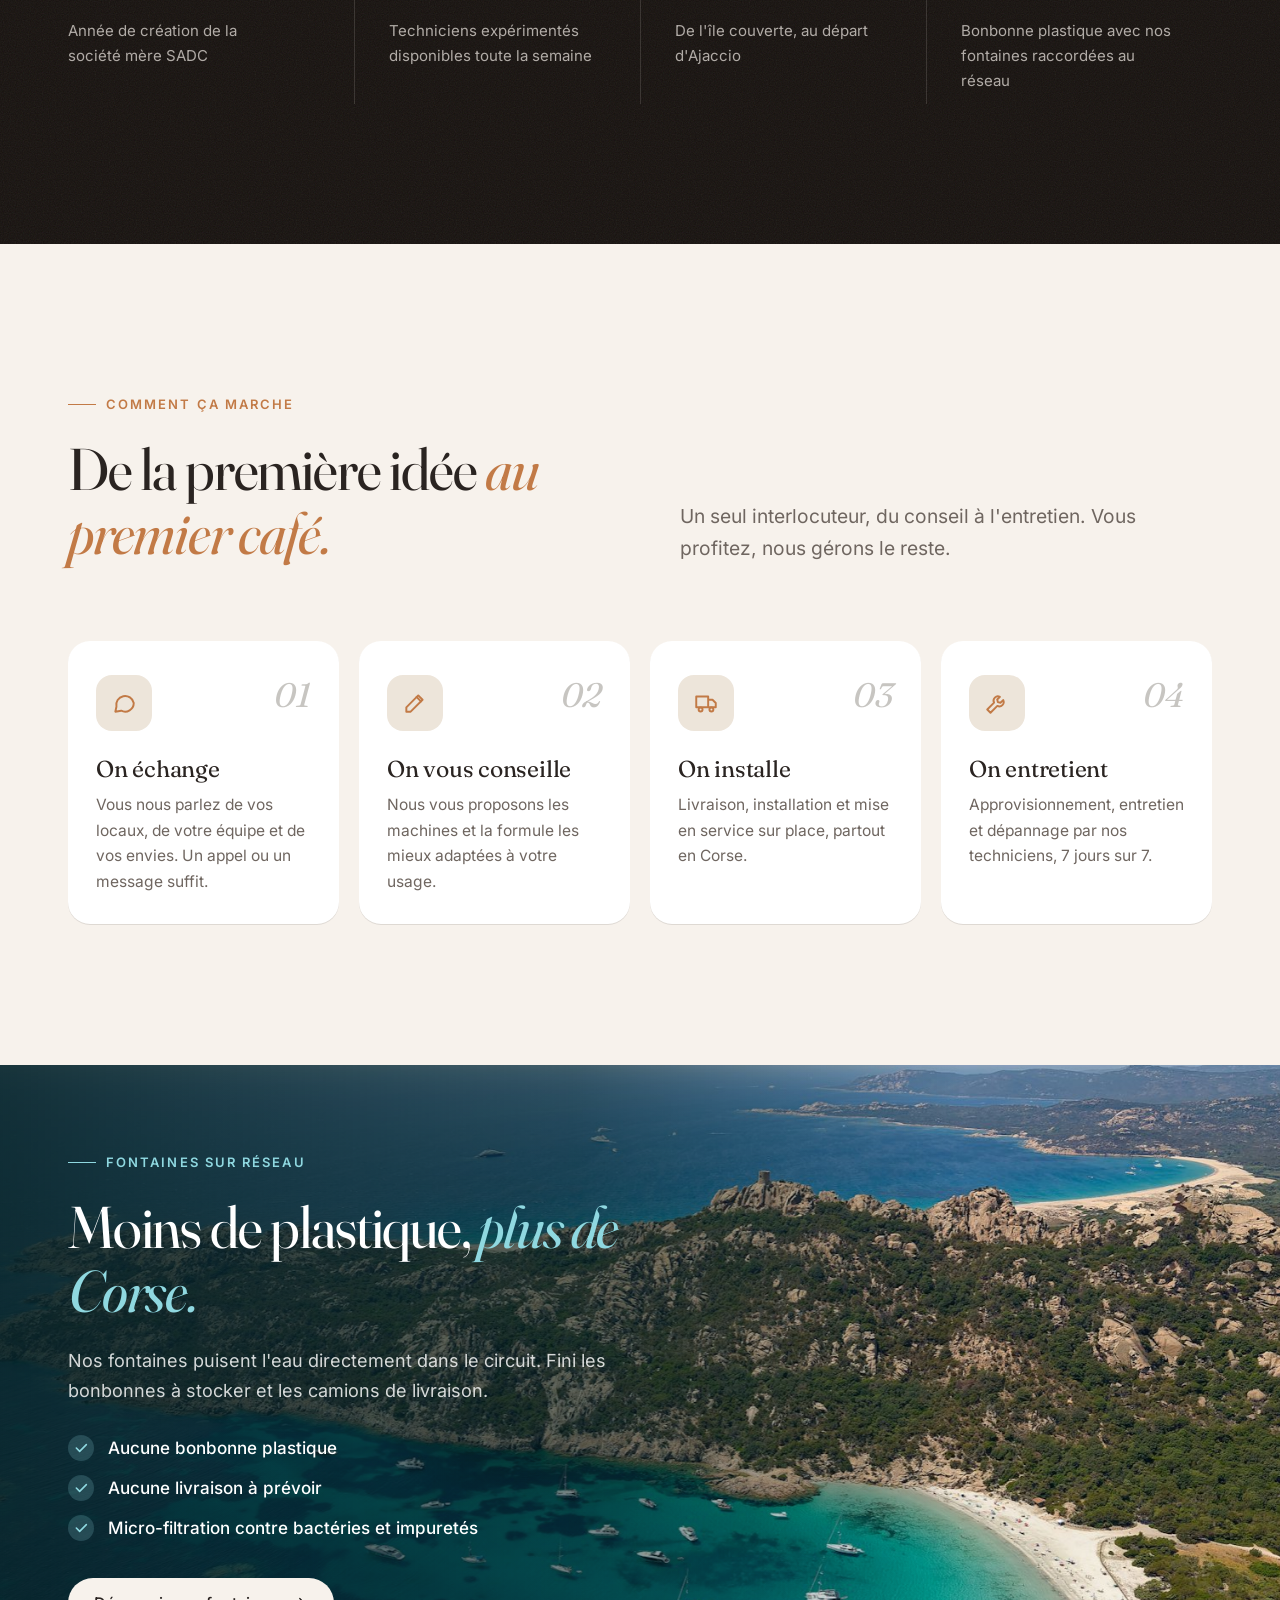
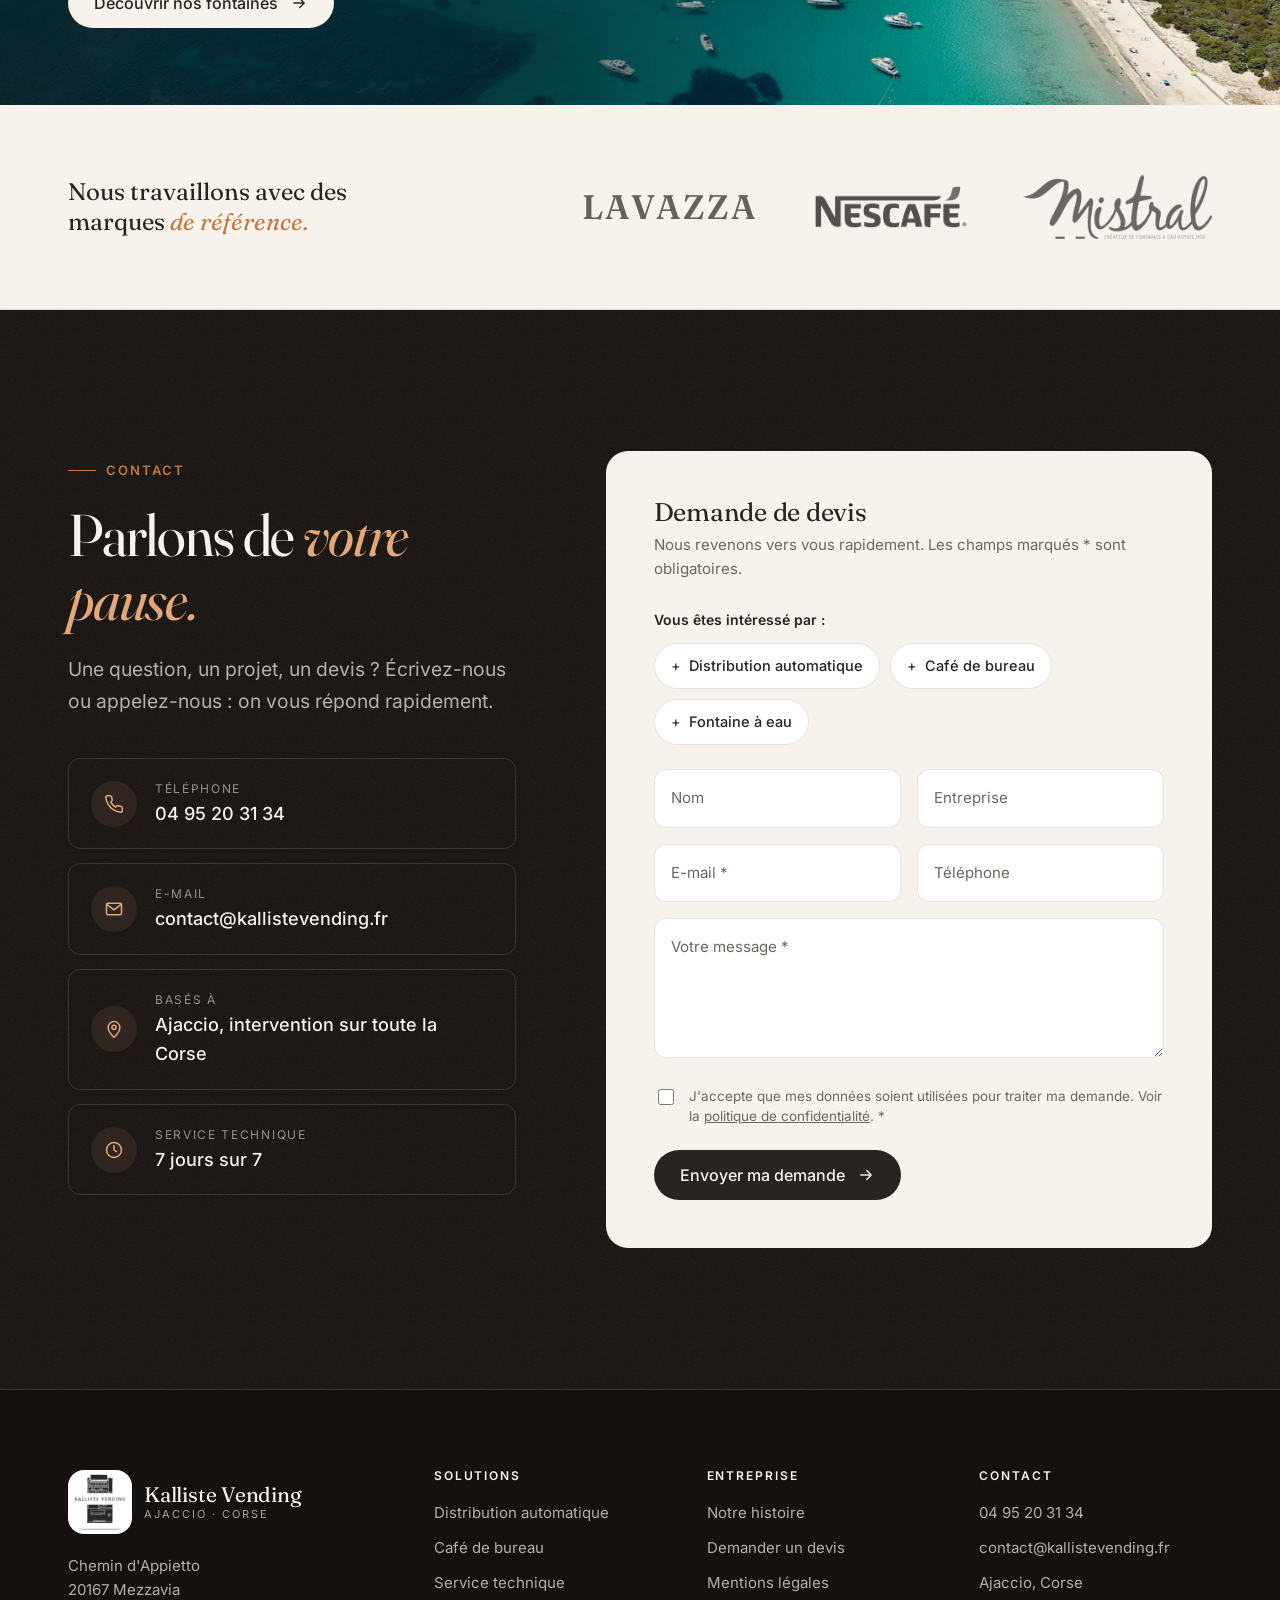
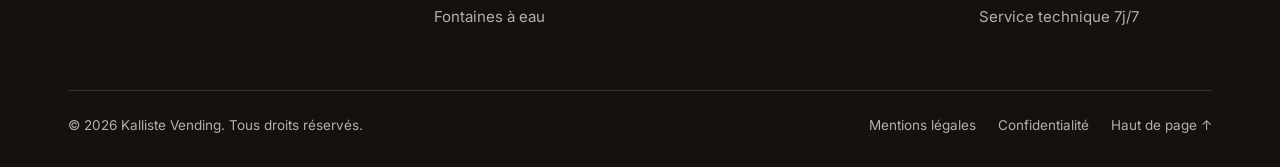
==== commit 80d460ed: "En-tête : retrait de la mention « Ajaccio · Corse » sous le nom Co-Authored-By: Claude Opus 5.5 <nor" ====
--- a/index.html
+++ b/index.html
@@ -39,7 +39,7 @@
   <div class="wrap">
     <a class="brand" href="./" aria-label="Kalliste Vending, accueil">
       <img src="assets/img/logo.png" alt="" width="54" height="54">
-      <span>Kalliste Vending<small>Ajaccio · Corse</small></span>
+      <span>Kalliste Vending</span>
     </a>
     <nav class="nav" aria-label="Navigation principale">
       <ul>
@@ -356,6 +356,6 @@
 
 <a class="call-fab" href="tel:+33495203134" aria-label="Appeler Kalliste Vending"><svg><use href="#i-phone"/></svg></a>
 
-<script src="assets/js/main.js" defer></script>
+<script src="assets/js/main.js?v=2" defer></script>
 </body>
 </html>
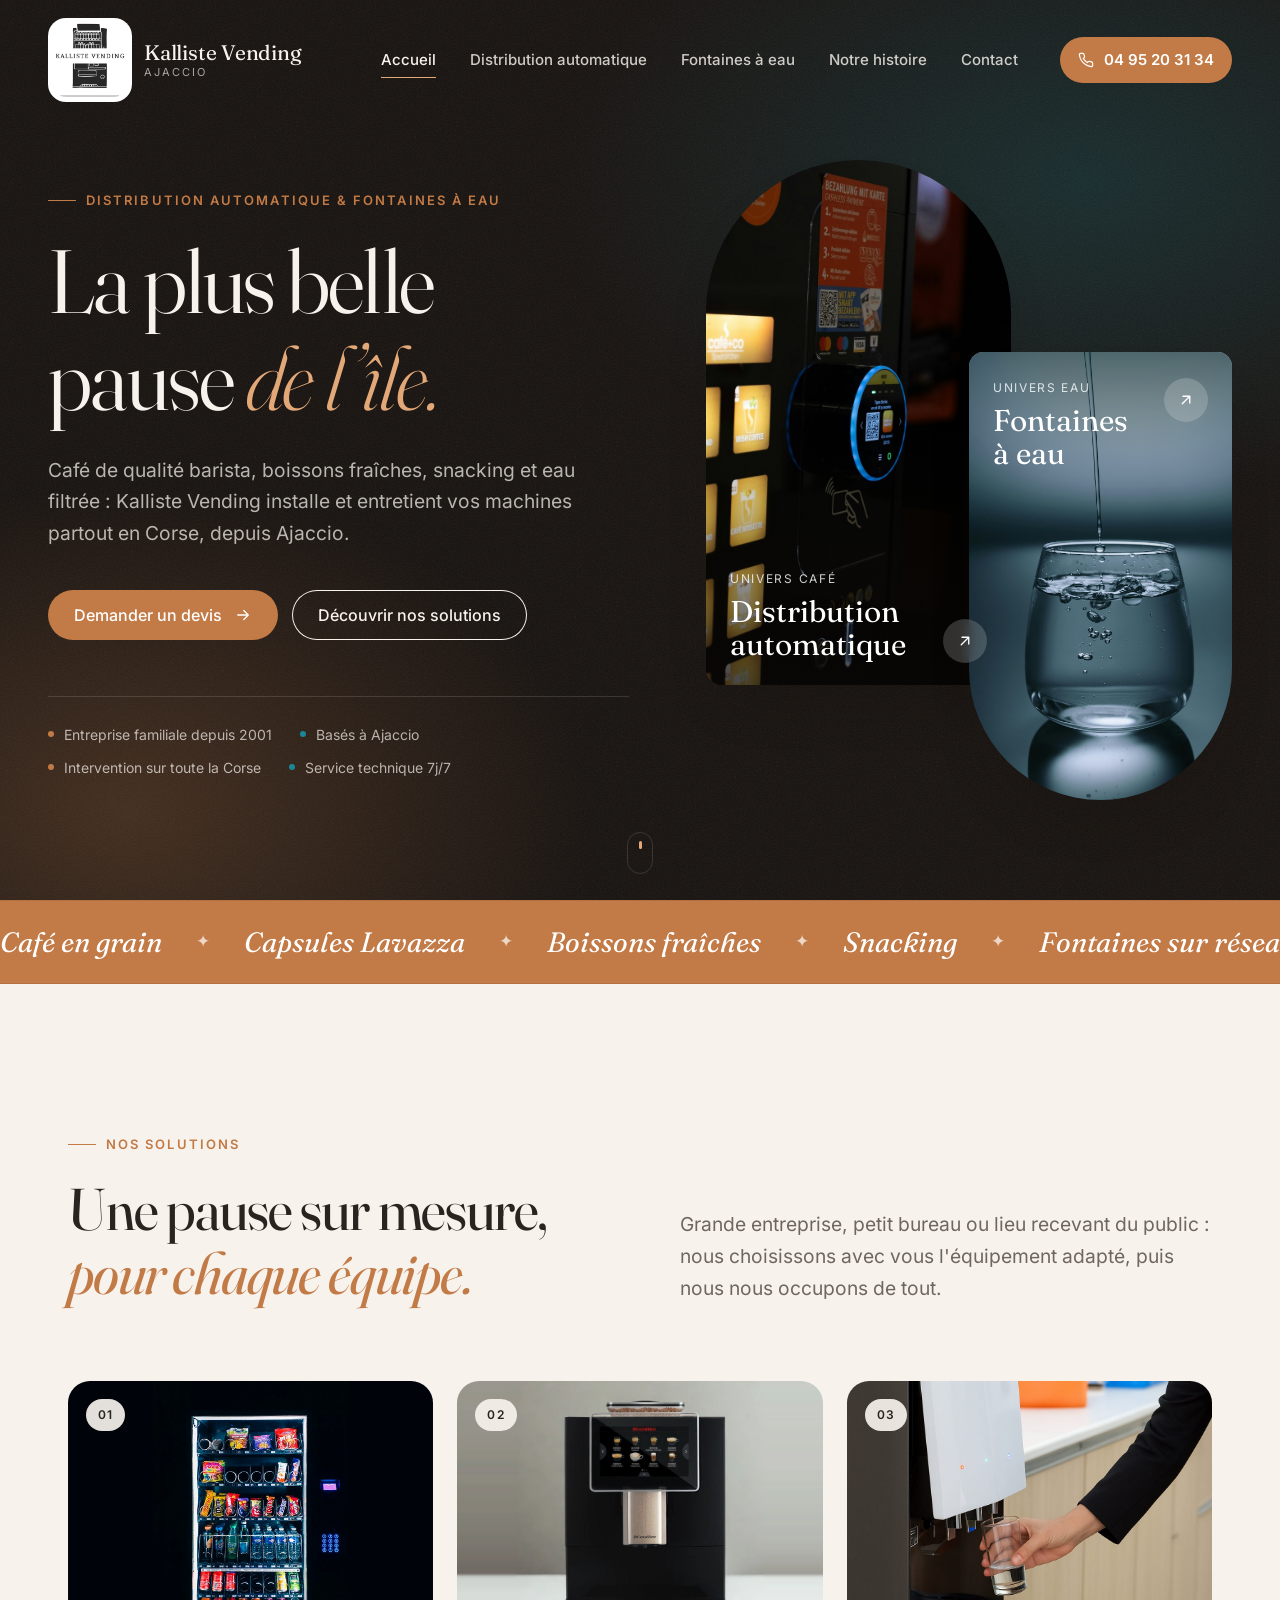
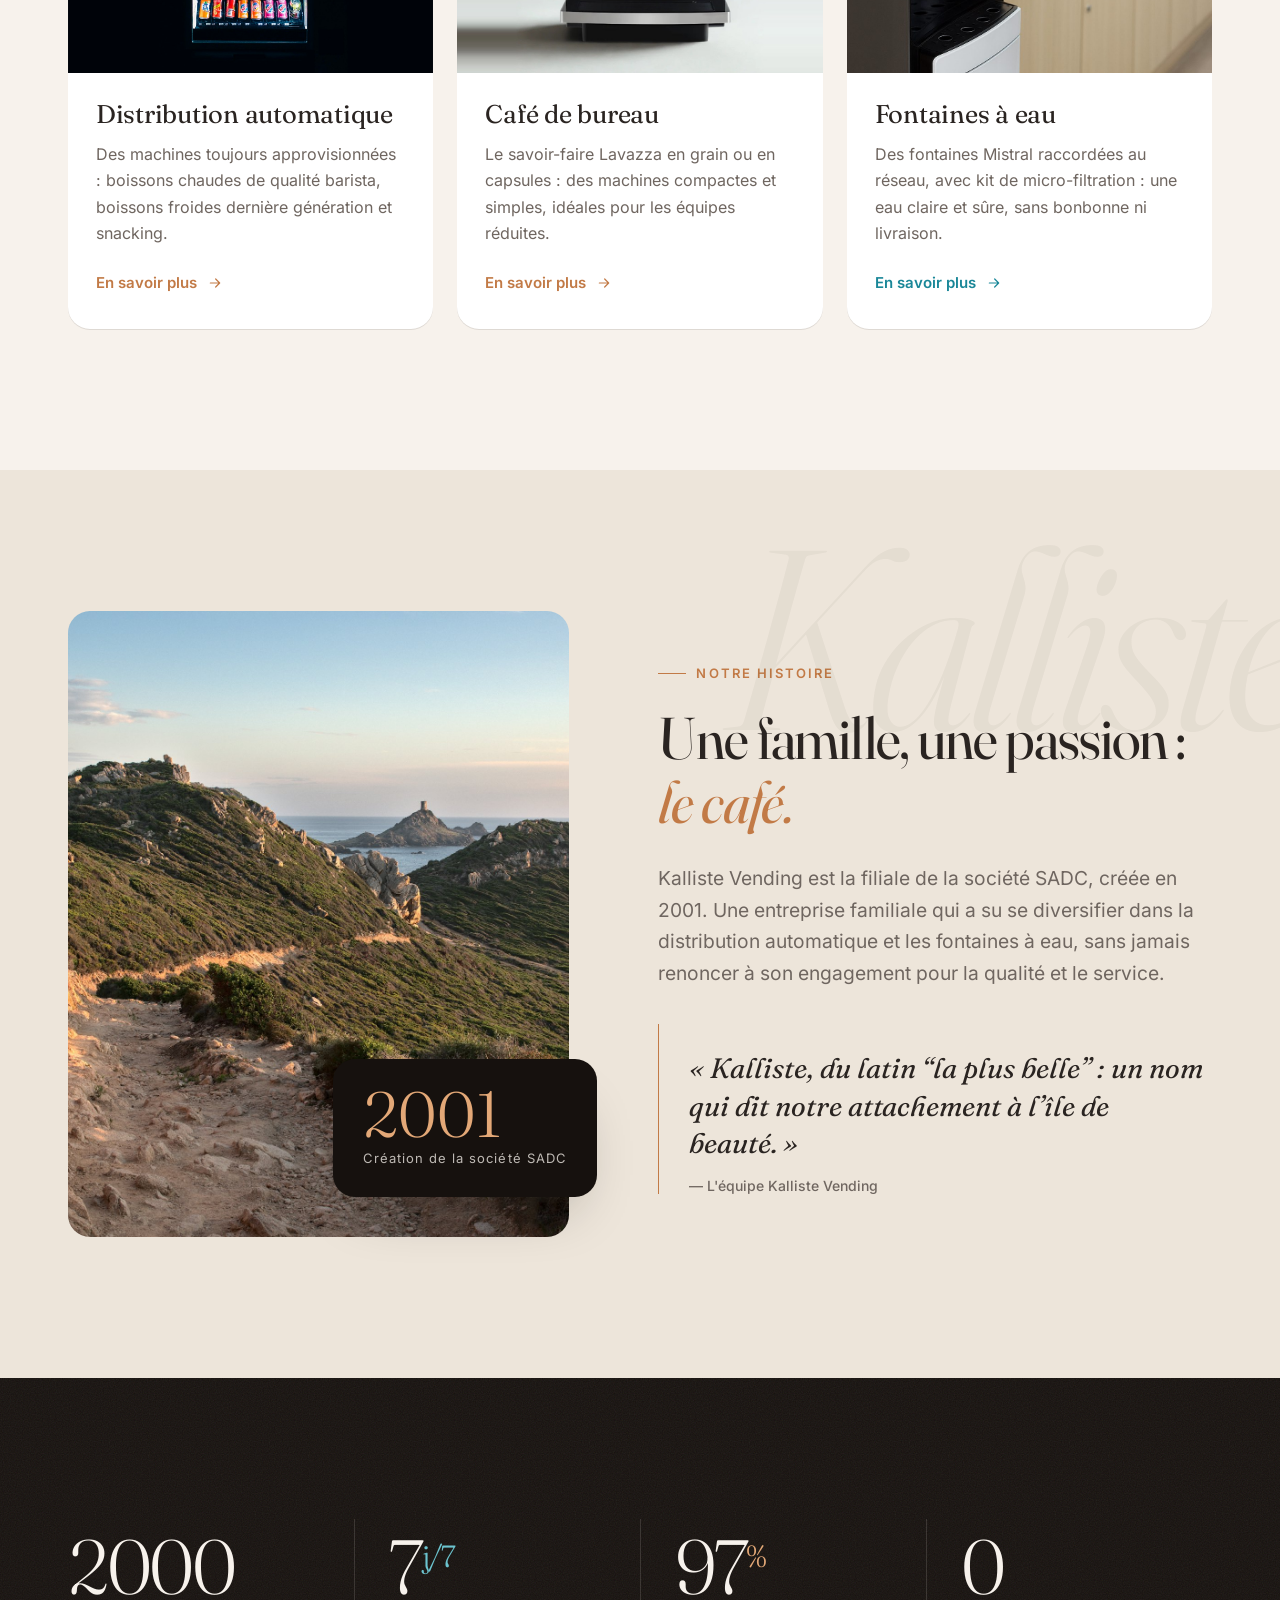
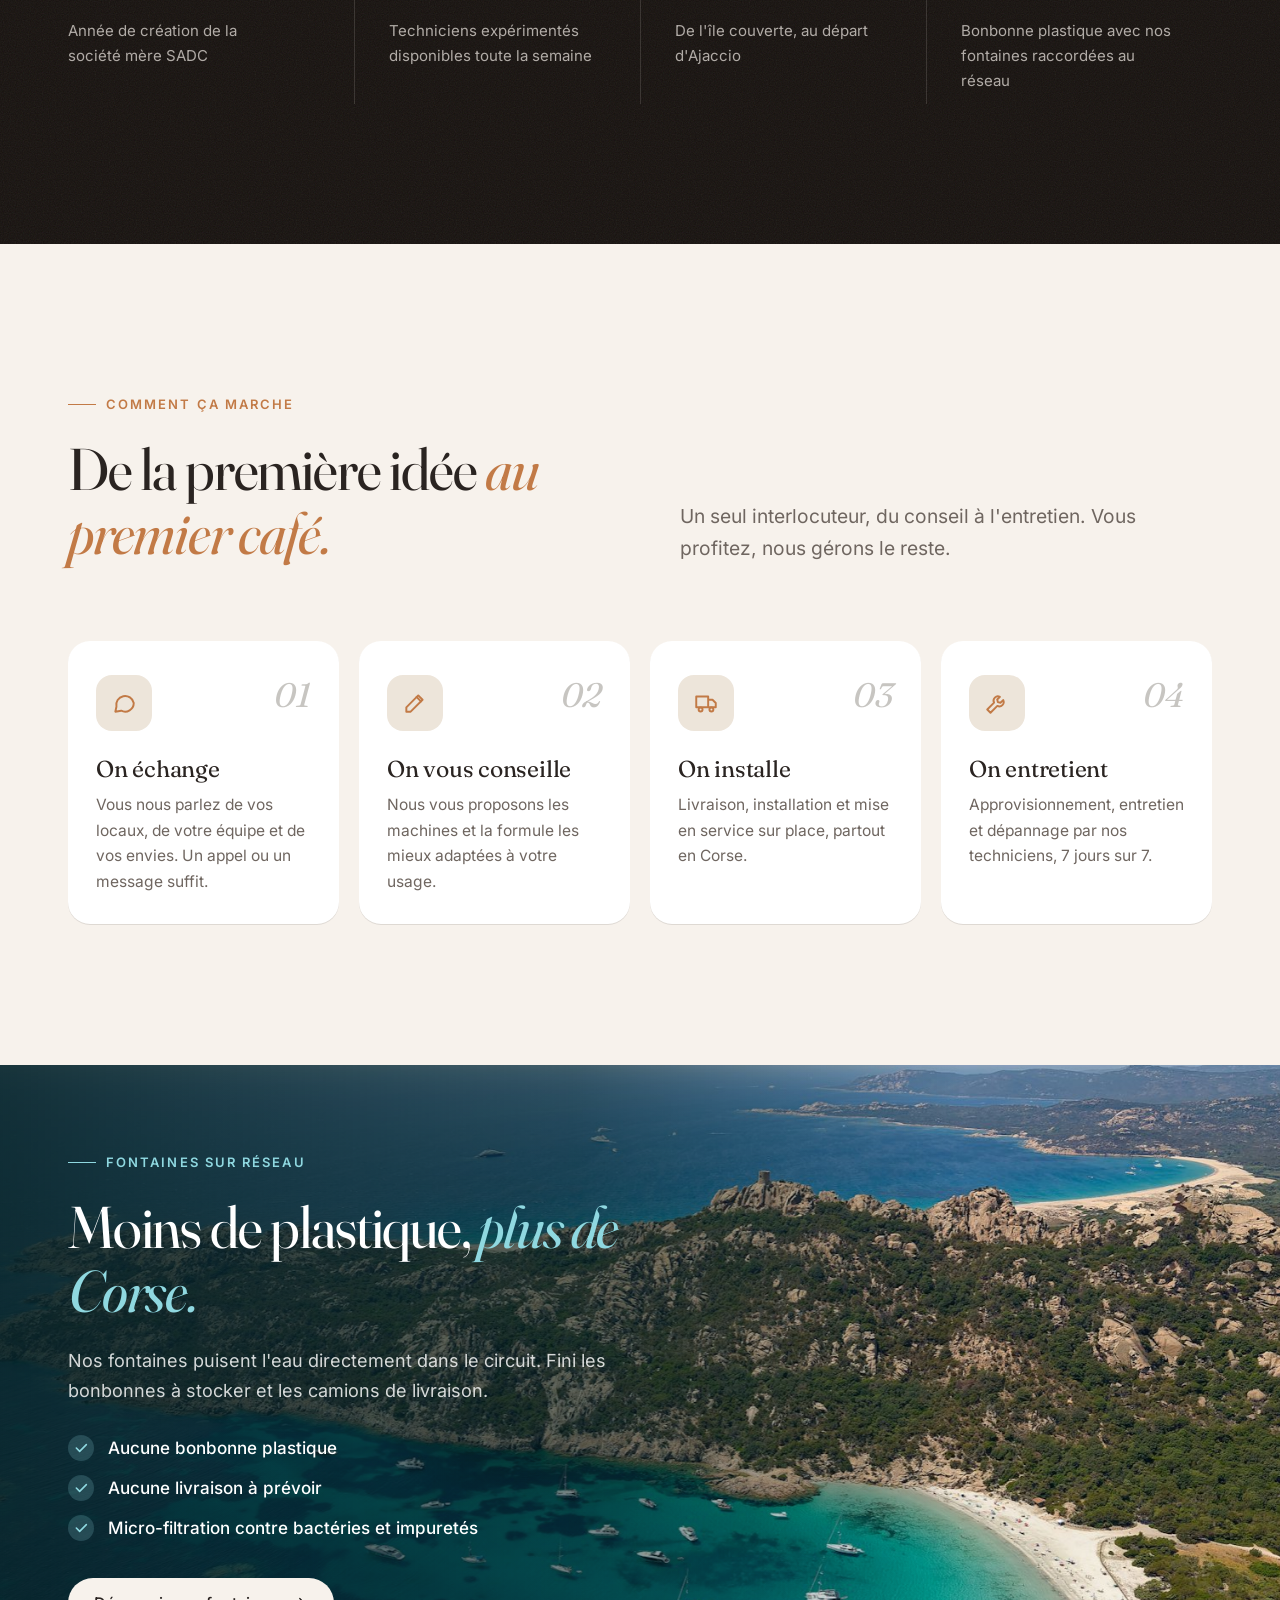
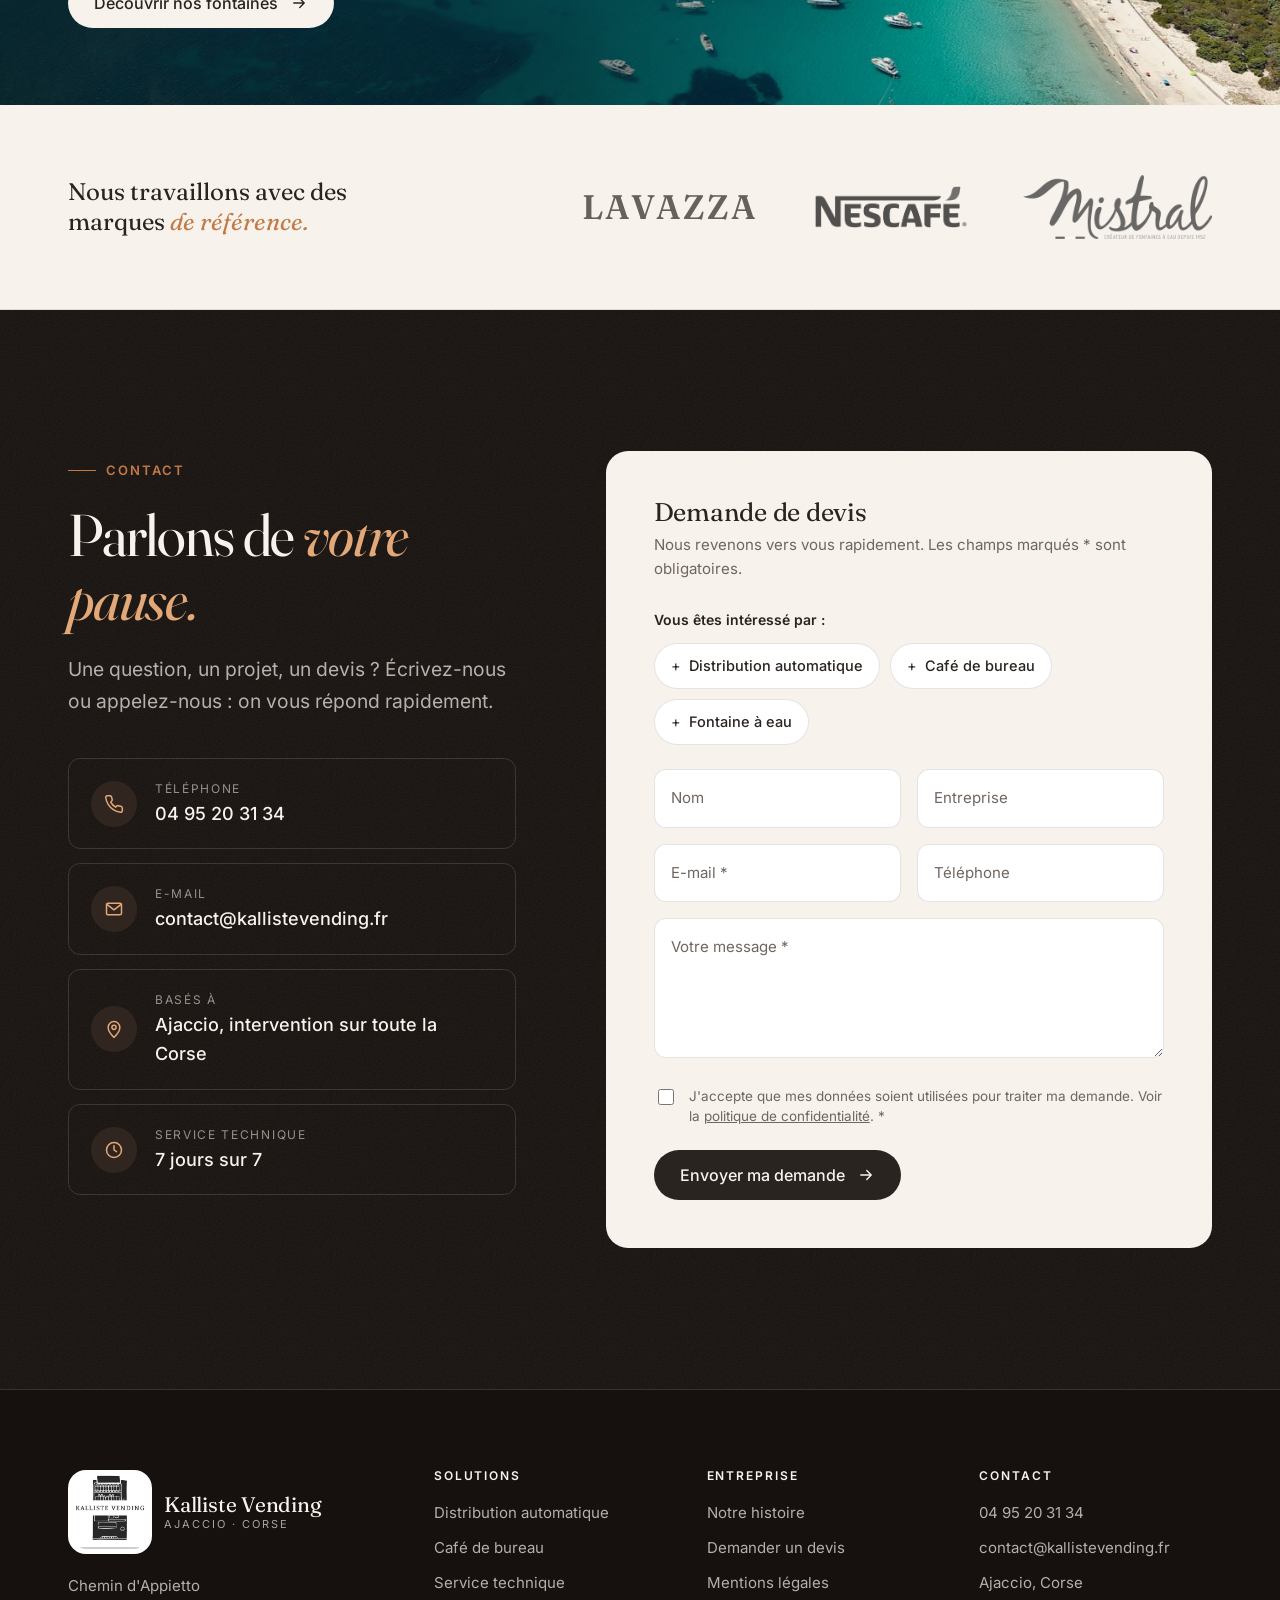
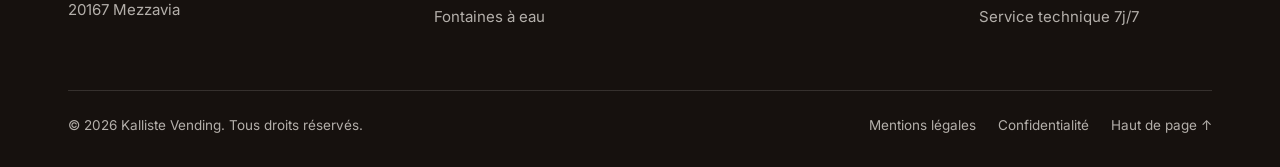
==== commit 6a7f86d6: "En-tête : logo agrandi pour être lisible, mention « Ajaccio » sous le nom Co-Authored-By: Claude Opu" ====
--- a/index.html
+++ b/index.html
@@ -14,7 +14,7 @@
   <link rel="apple-touch-icon" href="assets/img/apple-touch-icon.png">
   <link rel="preload" href="assets/fonts/fraunces-normal.woff2" as="font" type="font/woff2" crossorigin>
   <link rel="preload" href="assets/fonts/inter-normal.woff2" as="font" type="font/woff2" crossorigin>
-  <link rel="stylesheet" href="assets/css/style.css">
+  <link rel="stylesheet" href="assets/css/style.css?v=2">
   <script>document.documentElement.classList.remove('no-js');</script>
 </head>
 <body>
@@ -39,7 +39,7 @@
   <div class="wrap">
     <a class="brand" href="./" aria-label="Kalliste Vending, accueil">
       <img src="assets/img/logo.png" alt="" width="54" height="54">
-      <span>Kalliste Vending</span>
+      <span>Kalliste Vending<small>Ajaccio</small></span>
     </a>
     <nav class="nav" aria-label="Navigation principale">
       <ul>
--- a/assets/css/style.css
+++ b/assets/css/style.css
@@ -162,9 +162,11 @@
 }
 .brand { display: flex; align-items: center; gap: 12px; text-decoration: none; }
 .brand img {
-  width: 64px; height: 64px; object-fit: contain;
-  background: #fff; border-radius: 16px; padding: 4px;
-}
+  width: 84px; height: 84px; object-fit: contain;
+  background: #fff; border-radius: 18px; padding: 5px;
+  transition: width .4s var(--ease), height .4s var(--ease);
+}
+.site-header.is-solid .brand img { width: 66px; height: 66px; border-radius: 15px; }
 .brand span { font-family: var(--serif); font-size: 21px; letter-spacing: -.01em; line-height: 1; }
 .brand small { display: block; font-family: var(--sans); font-size: 11px; letter-spacing: .18em; text-transform: uppercase; opacity: .65; margin-top: 4px; }
 
@@ -788,7 +790,8 @@
   .page-hero { min-height: 70vh; padding-top: 140px; }
   .hero { padding-top: 130px; }
   .brand span { font-size: 18px; }
-  .brand img { width: 54px; height: 54px; border-radius: 14px; }
+  .brand img { width: 68px; height: 68px; border-radius: 15px; padding: 4px; }
+  .site-header.is-solid .brand img { width: 56px; height: 56px; border-radius: 13px; }
 
   /* bandeaux photo des pages intérieures : voile plus dense pour la lisibilité */
   .page-hero::after { background: linear-gradient(180deg, rgba(22, 17, 14, .55) 0%, rgba(22, 17, 14, .6) 45%, rgba(22, 17, 14, .92) 100%); }
